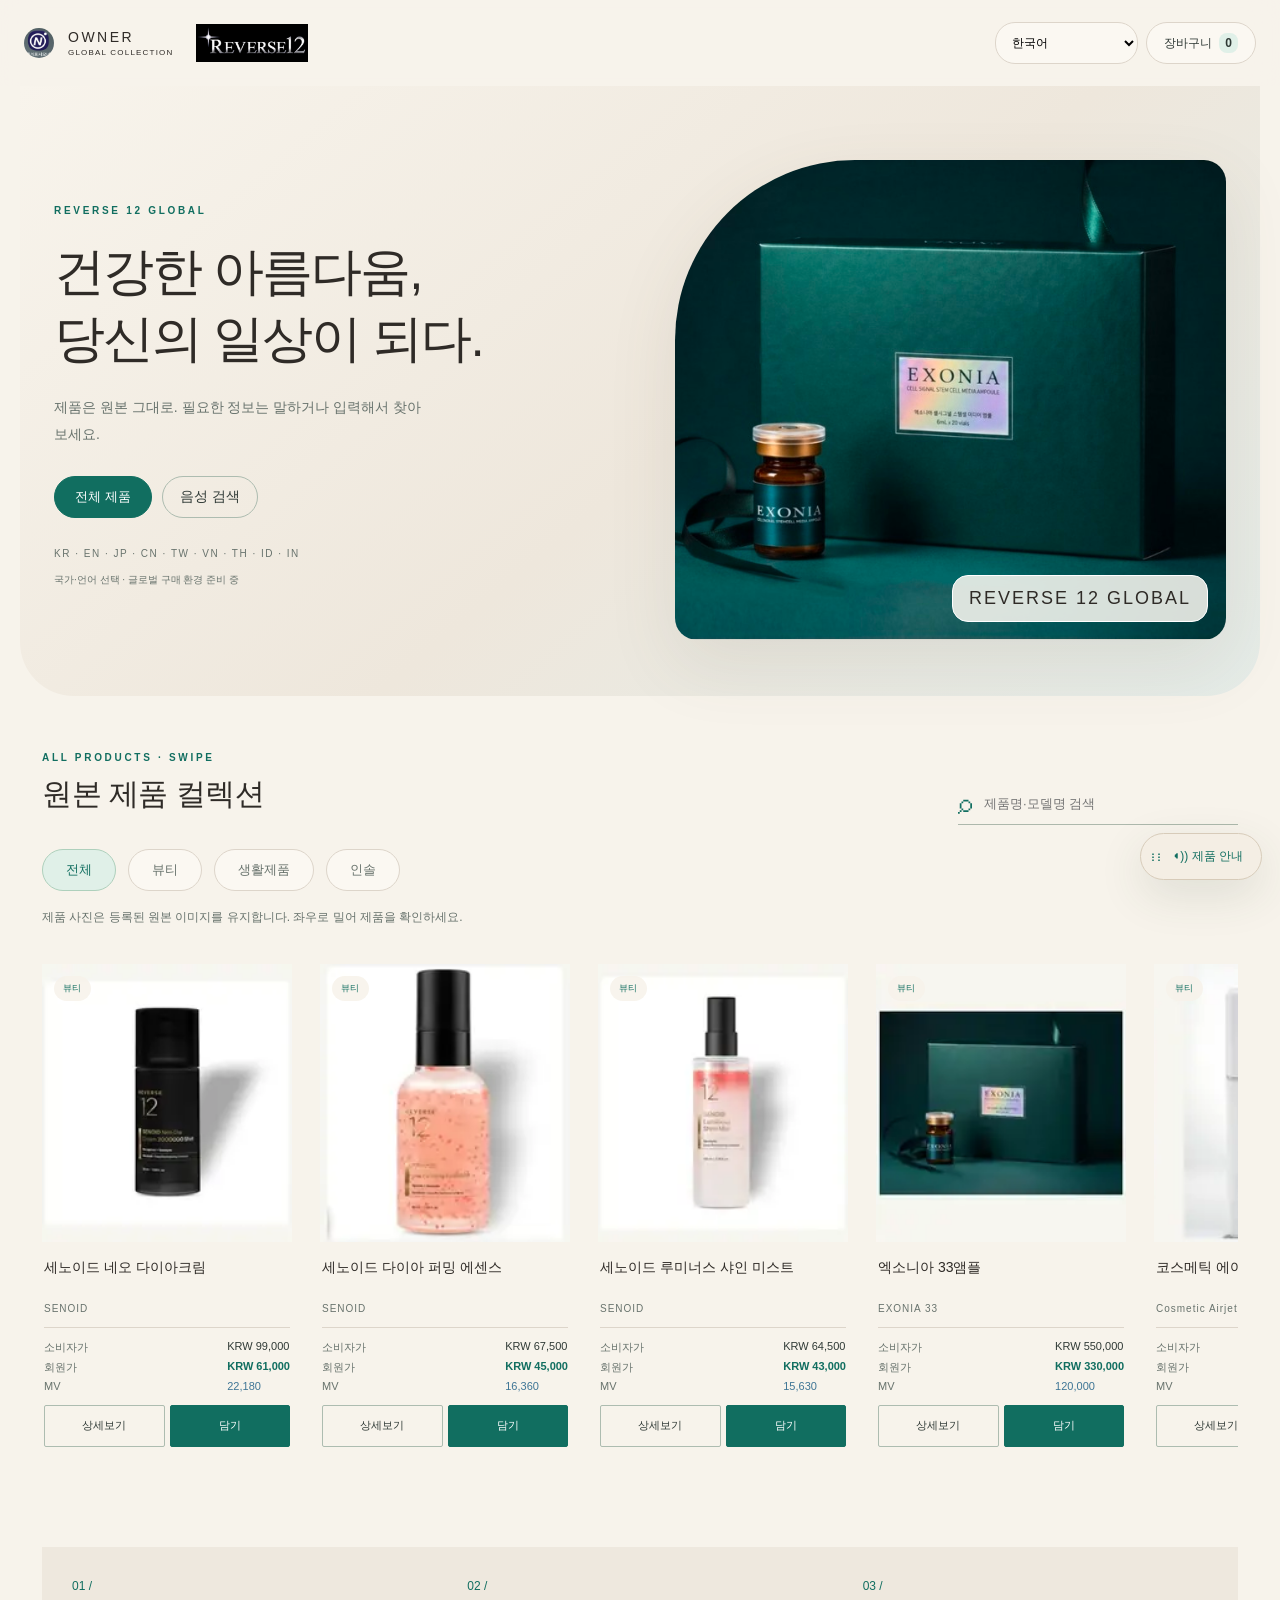
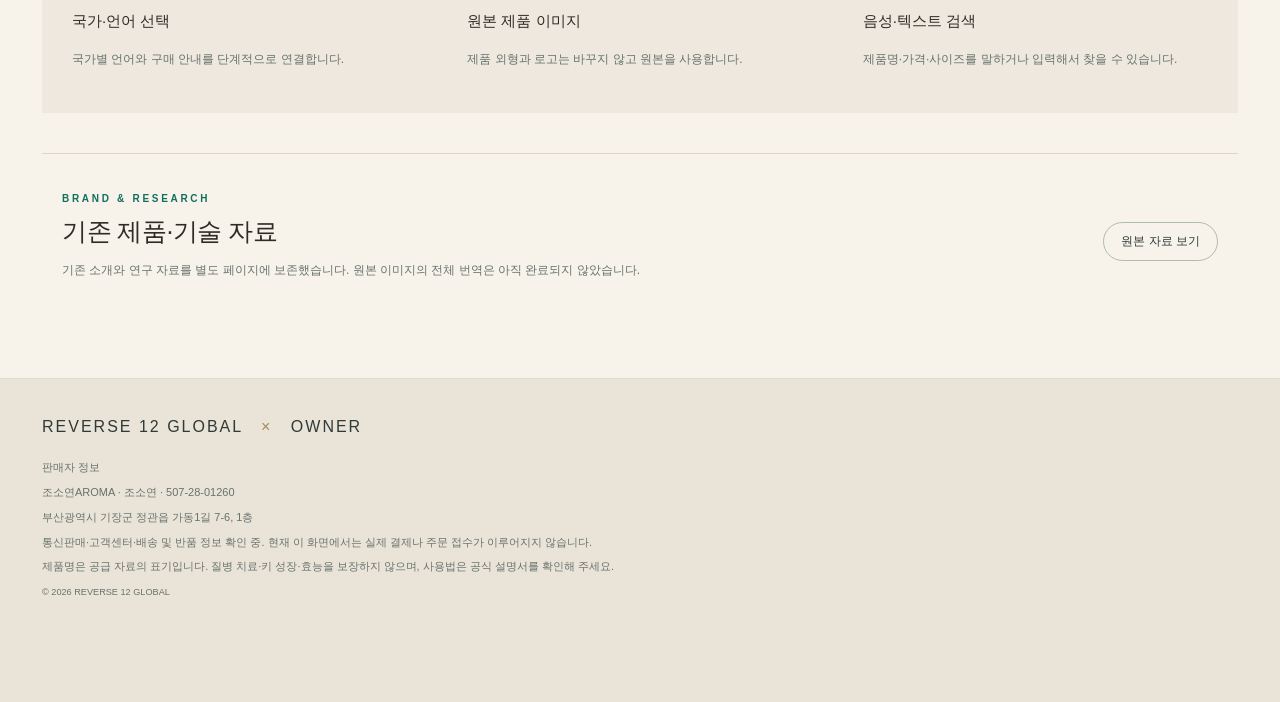
==== index.html @ d022dc09 "Apply REVERSE12 luxury layout and horizontal product scroll" ====
<!doctype html>
<html lang="ko">
<head>
<meta charset="utf-8"><meta name="viewport" content="width=device-width,initial-scale=1,viewport-fit=cover">
<meta name="theme-color" content="#f7f3eb"><meta name="description" content="GLOBAL OWNER · REVERSE12 다국어 제품 컬렉션 · 제품 원본 사진, 가격, 사이즈 및 음성 안내">
<title>REVERSE 12 GLOBAL</title><link rel="icon" href="assets/owner-logo.jpg">
<link rel="stylesheet" href="store.css?v=20260915-1"><link rel="stylesheet" href="luxury.css?v=20260916-1"><script src="store-i18n.js?v=20260915-1" defer></script><script src="store.js?v=20260915-1" defer></script>
</head>
<body>
<a class="skip" href="#products" data-t="skip">제품으로 이동</a>
<header class="topbar"><a class="brand" href="#home" aria-label="REVERSE 12 GLOBAL home"><img class="mark" src="assets/owner-logo.jpg" alt="OWNER"><span>OWNER<small>GLOBAL COLLECTION</small></span><img class="reverse" src="assets/reverse12-logo.png" alt="REVERSE12"></a><div class="head-actions"><label><span class="sr" data-t="language">언어</span><select id="language"><option value="ko">한국어</option><option value="en">English</option><option value="ja">日本語</option><option value="zh">简体中文</option><option value="tw">繁體中文 · 台灣</option><option value="id">Bahasa Indonesia</option><option value="hi">हिन्दी · भारत</option></select></label><button id="cartOpen" class="pill" aria-controls="cartDialog"><span data-t="cart">장바구니</span> <b id="cartCount">0</b></button></div></header>
<main id="home">
<section class="hero"><div class="hero-copy"><span class="eyebrow">REVERSE 12 GLOBAL</span><h1>건강한 아름다움,<br>당신의 일상이 되다.</h1><p>제품은 원본 그대로. 필요한 정보는 말하거나 입력해서 찾아보세요.</p><div class="hero-actions"><a class="primary" href="#products">전체 제품</a><button class="outline" id="heroHelp">음성 검색</button></div><div class="hero-note"><span>KR · EN · JP · CN · TW · VN · TH · ID · IN</span><p>국가·언어 선택 · 글로벌 구매 환경 준비 중</p></div></div><div class="hero-photo"><svg viewBox="46 0 758 571" preserveAspectRatio="xMidYMid slice" role="img" aria-label="EXONIA original product photograph"><image href="assets/exonia-price.jpg" width="1536" height="571"/></svg><div class="glass-label"><span>REVERSE 12 GLOBAL</span><small>ORIGINAL PRODUCT</small></div></div></section>
<section class="collection" id="products"><div class="section-top"><div><span class="eyebrow">ALL PRODUCTS · SWIPE</span><h2>원본 제품 컬렉션</h2></div><label class="search"><span aria-hidden="true">⌕</span><input type="search" id="search" data-placeholder="search" autocomplete="off" aria-label="제품 검색"></label></div><div class="filters" role="group" aria-label="Product category"><button class="active" data-filter="all" data-t="all">전체</button><button data-filter="beauty" data-t="beauty">뷰티</button><button data-filter="device">생활제품</button><button data-filter="insole" data-t="insole">인솔</button></div><p class="micro">제품 사진은 등록된 원본 이미지를 유지합니다. 좌우로 밀어 제품을 확인하세요.</p><div id="productGrid" class="grid" aria-live="polite"></div><p id="empty" hidden data-t="noResults">검색 결과가 없습니다.</p></section>
<section class="service-strip"><div><span>01 /</span><h3>국가·언어 선택</h3><p>국가별 언어와 구매 안내를 단계적으로 연결합니다.</p></div><div><span>02 /</span><h3>원본 제품 이미지</h3><p>제품 외형과 로고는 바꾸지 않고 원본을 사용합니다.</p></div><div><span>03 /</span><h3>음성·텍스트 검색</h3><p>제품명·가격·사이즈를 말하거나 입력해서 찾을 수 있습니다.</p></div></section>
<section class="archive"><div><span class="eyebrow">BRAND & RESEARCH</span><h2 data-t="archiveTitle">기존 제품·기술 자료</h2><p data-t="archiveNote">기존 소개와 연구 자료를 별도 페이지에 보존했습니다.</p></div><a href="research.html?lang=ko" id="researchLink" class="outline" data-t="archive">원본 자료 보기</a></section>
</main>
<footer><div class="footer-brand">REVERSE 12 GLOBAL <span>×</span> OWNER</div><p data-t="seller">판매자 정보</p><p>조소연AROMA · 조소연 · 507-28-01260</p><p>부산광역시 기장군 정관읍 가동1길 7-6, 1층</p><p data-t="sellerPending">통신판매·고객센터·배송 및 반품 정보 확인 중. 현재 이 화면에서는 실제 결제나 주문 접수가 이루어지지 않습니다.</p><p data-t="medicalNote">제품명은 공급 자료의 표기입니다. 질병 치료·키 성장·효능을 보장하지 않으며, 사용법은 공식 설명서를 확인해 주세요.</p><small>© 2026 REVERSE 12 GLOBAL</small></footer>
<div id="toast" role="status" aria-live="polite"></div>
<dialog id="productDialog" class="modal"><button class="close" data-close="productDialog" aria-label="Close">×</button><div id="productDetail"></div></dialog>
<dialog id="cartDialog" class="modal cart-modal"><button class="close" data-close="cartDialog" aria-label="Close">×</button><h2 data-t="cart">장바구니</h2><p class="micro" data-t="localOnly">이 기기에만 저장됩니다. 판매자에게 전송된 주문이 아닙니다.</p><div class="country-row"><label><span data-t="country">배송 국가</span><select id="country"><option value="KR">대한민국 · Korea</option><option value="US">United States</option><option value="JP">日本</option><option value="CN">中国</option><option value="TW">台灣</option><option value="ID">Indonesia</option><option value="IN">भारत · India</option><option value="OTHER">Other</option></select></label></div><div id="cartLines"></div><div class="total"><span data-t="subtotal">상품 금액</span><strong id="cartTotal"></strong></div><p class="micro" data-t="shippingPending">배송비·관세·세금·현지통화 환산은 미확정입니다.</p><button class="primary wide" id="draftSave" data-t="saveDraft">주문 초안 저장</button><button class="outline wide" disabled data-t="paymentPending">실제 결제 연결 준비 중</button><p class="micro" data-t="checkoutNote">결제사업자 연동과 판매 조건 확인 전에는 결제·주문 완료로 처리하지 않습니다.</p></dialog>
<div id="assistantDock" class="assistant-dock"><button id="dragHandle" class="drag-handle" aria-label="Move assistant">⋮⋮</button><button id="assistantOpen" aria-controls="assistantDialog"><span aria-hidden="true">◖))</span> <span data-t="help">제품 안내</span></button></div>
<dialog id="assistantDialog" class="modal assistant-modal"><button class="close" data-close="assistantDialog" aria-label="Close">×</button><h2 data-t="helperTitle">제품 도우미</h2><p class="micro" data-t="helperMode">기본 자료 안내 모드</p><div id="messages" class="messages" role="log" aria-live="polite"></div><form id="chatForm"><label class="sr" for="question" data-t="question">질문 입력</label><input id="question" maxlength="500" autocomplete="off" data-placeholder="question"><button class="primary" data-t="send">보내기</button></form><div class="voice-tools"><button id="mic" class="outline" data-t="mic">마이크 연결</button><button id="speakLast" class="outline" data-t="read">답변 듣기</button><button id="stopVoice" class="outline" data-t="stop">음성 중지</button></div><label class="repeat"><input type="checkbox" id="continuous"><span data-t="continuous">연속 음성대화</span></label><p class="micro" id="voiceStatus" role="status" data-t="voiceNotice">마이크 사용은 허용 후 시작됩니다.</p></dialog>
<noscript><p>JavaScript is required for the catalog.</p></noscript>
</body></html>
---- store.css ----
:root{--ink:#303a36;--muted:#68736d;--mint:#116e60;--light:#e0f0e8;--paper:#f7f4ed;--line:#d9ded4;--gold:#a58b59;--shadow:0 15px 45px #354c3520;font-family:Arial,'Apple SD Gothic Neo','Malgun Gothic','Noto Sans',sans-serif;color:var(--ink);background:var(--paper);font-size:14px}*{box-sizing:border-box}body{margin:0}html{scroll-behavior:smooth;scroll-padding-top:100px}button,input,select{font:inherit}button,a,select{touch-action:manipulation}a{color:inherit;text-decoration:none}button{cursor:pointer}button:disabled{cursor:not-allowed;opacity:.6}button,input,select{min-height:42px}button:focus-visible,a:focus-visible,input:focus-visible,select:focus-visible{outline:3px solid #bc954b;outline-offset:3px}img{display:block;max-width:100%}[hidden]{display:none!important}.sr{position:absolute;clip:rect(0,0,0,0);width:1px;height:1px;overflow:hidden}.skip{position:fixed;left:12px;top:-80px;z-index:1000;background:white;padding:14px}.skip:focus{top:10px}.topbar{position:sticky;top:0;z-index:30;display:flex;align-items:center;justify-content:space-between;gap:16px;padding:12px max(18px,calc((100vw - 1240px)/2));background:#f3efe5ed;backdrop-filter:blur(15px);border-bottom:1px solid var(--line)}.brand{display:flex;align-items:center;gap:9px;min-width:0}.mark{width:34px;height:34px;object-fit:cover;border-radius:9px}.brand>span{font-weight:700;letter-spacing:2px;font-size:17px}.brand small{display:block;font-size:8px;letter-spacing:1.2px;margin-top:3px}.reverse{width:93px;height:35px;object-fit:contain;margin-left:9px}.head-actions{display:flex;align-items:center;gap:8px}.head-actions select{max-width:173px;border-radius:20px;border:1px solid var(--line);background:transparent;padding:8px 12px;font-size:12px}.pill,.outline{border:1px solid #adbcb0;background:transparent;border-radius:24px;padding:10px 17px;color:var(--ink)}.pill{font-size:12px}.pill b{background:var(--light);padding:3px 6px;border-radius:8px;margin-left:4px}.hero{max-width:1280px;margin:0 auto;display:grid;grid-template-columns:1fr 1fr;gap:56px;align-items:center;padding:64px 30px 45px;background:radial-gradient(ellipse at 8% 15%,#dcece4 0,transparent 67%)}.eyebrow{font-size:10px;letter-spacing:2.7px;color:var(--mint);font-weight:600}.hero h1{font-size:clamp(27px,3.2vw,46px);line-height:1.3;letter-spacing:-1.3px;font-weight:500;margin:22px 0}.hero-copy>p{color:var(--muted);font-size:14px;line-height:1.9;max-width:370px}.hero-actions{display:flex;gap:10px;flex-wrap:wrap;margin:28px 0}.primary{display:inline-flex;justify-content:center;align-items:center;gap:7px;border:1px solid var(--mint);border-radius:24px;padding:11px 20px;color:white;background:var(--mint);font-size:13px}.hero-note{font-size:10px;color:var(--muted);margin-top:24px;line-height:1.65}.hero-note>span{letter-spacing:1.5px}.hero-photo{position:relative;border-radius:110px 24px 24px 24px;overflow:hidden;aspect-ratio:1.15;box-shadow:var(--shadow)}.hero-photo>img{width:100%;height:100%;object-fit:cover}.glass-label{position:absolute;bottom:18px;left:18px;right:18px;padding:16px 22px;background:#f8f4e8e8;backdrop-filter:blur(14px);border:1px solid #fff8;border-radius:16px;display:flex;justify-content:space-between;align-items:center;gap:10px}.glass-label>span{font-size:18px;letter-spacing:2px}.glass-label>small{font-size:9px;letter-spacing:1px}.collection{max-width:1240px;margin:auto;padding:35px 22px 56px}.section-top{display:flex;align-items:end;justify-content:space-between;gap:20px}.section-top h2,.archive h2{font-size:25px;font-weight:500;letter-spacing:-.5px;margin:10px 0}.search{display:flex;align-items:center;border-bottom:1px solid #adb8ac;gap:10px;max-width:280px;width:40%}.search>span{font-size:28px;color:var(--mint)}.search input{border:0;background:transparent;outline-offset:0;min-width:0;width:100%;font-size:13px;color:var(--ink)}.filters{display:flex;gap:8px;overflow:auto;scrollbar-width:thin;margin:24px 0 16px}.filters button{border:1px solid var(--line);background:transparent;color:var(--muted);border-radius:24px;padding:8px 23px;white-space:nowrap;font-size:13px}.filters .active{background:var(--light);color:var(--mint);border-color:#aed0bc}.micro{font-size:12px;color:var(--muted);line-height:1.75}.grid{display:grid;grid-template-columns:repeat(4,minmax(0,1fr));gap:26px 20px;margin-top:22px}.card{min-width:0;border-radius:18px;overflow:hidden;background:linear-gradient(150deg,#ece9df,#f4f1e9);border:1px solid #e0e2d8}.photo-btn{border:0;padding:0;width:100%;display:block;background:transparent;position:relative}.product-photo{width:100%;aspect-ratio:200/222;background-repeat:no-repeat;background-size:500% 400%;background-position:calc(var(--col)*25%) calc(var(--row)*100% / 3);background-color:#f8f6f1}.photo-btn .category{position:absolute;top:12px;left:12px;font-size:9px;letter-spacing:.4px;color:var(--mint);background:#f7f4ebec;padding:6px 9px;border-radius:20px}.card-body{padding:15px}.card h3{font-size:13px;line-height:1.6;font-weight:500;min-height:42px;margin:0 0 5px}.model{font-size:10px;letter-spacing:1px;color:var(--muted)}.prices{display:grid;grid-template-columns:1fr auto;gap:5px;font-size:11px;margin:13px 0}.prices span{color:var(--muted)}.prices b{font-weight:500;color:var(--ink)}.prices .member{color:var(--mint);font-weight:700}.prices .mv{color:#3e7595}.card-buttons{display:flex;gap:5px;margin-top:12px}.card-buttons button{font-size:11px;padding:8px 11px;flex:1;min-width:0}.service-strip{max-width:1196px;margin:0 auto 40px;display:grid;grid-template-columns:repeat(3,minmax(0,1fr));gap:30px;padding:30px;border:1px solid var(--line);border-radius:22px;background:linear-gradient(115deg,#e7f2e8,#f6eddf)}.service-strip>div>span{font-size:12px;color:var(--mint)}.service-strip h3{font-size:15px;font-weight:500;line-height:1.7}.service-strip p{font-size:12px;line-height:1.9;color:var(--muted)}.archive{max-width:1196px;margin:0 auto 50px;display:flex;align-items:center;justify-content:space-between;gap:30px;padding:35px 20px}.archive p{font-size:12px;color:var(--muted);line-height:1.8;max-width:650px}.archive>a{flex-shrink:0;font-size:12px}footer{padding:34px max(22px,calc((100vw - 1196px)/2)) 100px;background:#ede8dc;border-top:1px solid var(--line);font-size:11px;line-height:1.8;color:var(--muted)}footer p{margin:5px 0}.footer-brand{font-size:16px;letter-spacing:2px;color:var(--ink);margin-bottom:16px}.footer-brand span{padding:0 12px;color:var(--gold)}.modal{border:1px solid var(--line);border-radius:23px;padding:30px;max-width:min(760px,calc(100vw - 24px));max-height:calc(100dvh - 28px);overflow:auto;color:var(--ink);background:var(--paper);box-shadow:0 20px 100px #172f2233}.modal::backdrop{background:#233c335c;backdrop-filter:blur(4px)}.modal h2{font-size:20px;font-weight:500;margin-top:12px;padding-right:34px;line-height:1.5}.close{position:absolute;right:8px;top:8px;border:0;background:#fff8;border-radius:50%;width:40px;height:40px;font-size:26px;z-index:3}.detail-grid{display:grid;grid-template-columns:1fr 1fr;gap:28px;align-items:start}.detail-grid>.product-photo{border-radius:16px;overflow:hidden}.detail-actions{display:grid;gap:9px;margin-top:20px}.detail-meta{padding:10px 0;color:var(--muted);font-size:12px;line-height:1.8}.detail-meta select{width:100%;padding:8px;background:white;border:1px solid var(--line);border-radius:10px;margin-top:6px}.wide{width:100%;margin-top:12px}.cart-modal{width:580px}.country-row label{display:flex;align-items:center;justify-content:space-between;gap:20px;font-size:12px}.country-row select{border:1px solid var(--line);background:white;border-radius:10px;padding:8px;max-width:65%}.cart-line{display:grid;grid-template-columns:60px 1fr auto;gap:12px;padding:20px 0;border-bottom:1px solid var(--line);align-items:center}.cart-line .product-photo{border-radius:10px}.cart-line h3{font-size:12px;line-height:1.65;font-weight:500;margin:0 0 3px}.cart-line small{font-size:10px;color:var(--muted)}.qty{display:flex;align-items:center;gap:8px;margin-top:8px}.qty button{width:32px;min-height:36px;border:1px solid var(--line);border-radius:9px;background:white}.cart-line .remove{font-size:12px;border:0;background:transparent;color:var(--muted);width:36px;height:38px}.total{display:flex;align-items:center;justify-content:space-between;gap:15px;margin:22px 0 15px}.total strong{font-size:22px;font-weight:500}.assistant-dock{position:fixed;right:18px;bottom:max(20px,env(safe-area-inset-bottom));z-index:40;display:flex;align-items:center;border:1px solid #abc9b8;border-radius:30px;background:#e6f3e9;box-shadow:var(--shadow);max-width:calc(100vw - 20px)}.assistant-dock button{border:0;color:var(--mint);background:transparent;font-size:12px}.assistant-dock #assistantOpen{padding:14px 18px 14px 3px}.drag-handle{width:30px;cursor:move;touch-action:none}.assistant-modal{width:510px}.messages{height:min(300px,32dvh);overflow:auto;padding:4px 0 10px;overscroll-behavior:contain}.message{font-size:13px;line-height:1.8;padding:12px 14px;border-radius:16px;margin:10px 0;white-space:pre-wrap;background:#e3eee4}.message.user{background:#efe6d7;margin-left:24px}.message.bot{margin-right:12px}#chatForm{display:flex;gap:8px;margin-top:10px}#question{border:1px solid var(--line);padding:12px;border-radius:18px;background:white;min-width:0;width:100%;font-size:13px}.voice-tools{display:flex;gap:7px;flex-wrap:wrap;margin:14px 0 8px}.voice-tools button{font-size:11px;padding:8px 12px}.repeat{display:flex;align-items:center;gap:7px;font-size:11px;color:var(--muted)}.repeat input{min-height:24px}#toast{position:fixed;z-index:150;left:50%;bottom:85px;transform:translateX(-50%);background:#e3eee6;border:1px solid #b9d3be;box-shadow:var(--shadow);padding:12px 20px;border-radius:14px;font-size:13px;max-width:calc(100vw - 32px);pointer-events:none}#toast:empty{display:none}@media(min-width:1400px){.hero{padding-top:80px;padding-bottom:60px}}@media(max-width:1000px){.hero{gap:30px;padding:40px 24px}.grid{grid-template-columns:repeat(3,minmax(0,1fr))}.service-strip,.archive{margin-left:22px;margin-right:22px}}@media(max-width:700px){.topbar{padding:10px 14px;gap:8px;flex-wrap:wrap}.brand{gap:6px}.brand>span{font-size:14px;letter-spacing:1.5px}.brand small{font-size:7px}.mark{width:29px;height:29px}.reverse{width:65px;margin-left:3px}.head-actions{gap:5px}.head-actions select{max-width:126px;font-size:11px;padding:6px 8px}.pill{font-size:11px;padding:7px 10px}.hero{grid-template-columns:1fr;gap:22px;padding:32px 22px 24px}.hero-copy{position:relative}.hero h1{font-size:30px;margin:15px 0;letter-spacing:-1px}.hero-copy>p{font-size:13px}.hero-actions{margin:20px 0}.hero-note{margin:16px 0 0}.hero-photo{aspect-ratio:1.5;max-height:285px;border-radius:65px 18px 18px 18px}.glass-label{padding:12px 16px;bottom:12px;left:12px;right:12px}.glass-label>span{font-size:15px}.section-top{align-items:start;flex-direction:column;gap:10px}.section-top h2{font-size:22px}.search{width:100%;max-width:none}.collection{padding:25px 16px 35px}.grid{grid-template-columns:repeat(2,minmax(0,1fr));gap:16px 10px}.card-body{padding:12px 10px}.card h3{font-size:12px;min-height:39px}.prices{font-size:10px;gap:6px}.card-buttons{flex-wrap:wrap}.card-buttons button{padding:8px;font-size:10px}.service-strip{grid-template-columns:1fr;gap:12px;padding:24px;margin:0 16px 20px}.service-strip h3{margin:10px 0}.service-strip p{margin:0 0 15px}.archive{flex-direction:column;align-items:start;margin:0 16px 35px;padding:26px 5px;gap:14px}.modal{padding:24px 18px}.detail-grid{grid-template-columns:1fr;gap:15px}.detail-grid>.product-photo{max-width:240px;margin:auto}.detail-grid h2{font-size:18px}.micro{font-size:11px}.country-row{margin:16px 0}.cart-line{grid-template-columns:42px 1fr auto;gap:9px}.cart-line .remove{width:30px}footer{padding-bottom:110px}.assistant-dock{bottom:16px;right:12px}.photo-btn .category{font-size:8px;padding:5px 8px;top:9px;left:9px}}@media(max-width:390px){.topbar{justify-content:center}.brand{width:100%;justify-content:center}.head-actions{width:100%;justify-content:space-between}.head-actions select{max-width:180px}.prices{font-size:10px;grid-template-columns:1fr}.prices b{margin-bottom:3px}.card h3{font-size:12px;min-height:58px}.hero h1{font-size:27px}}@media(prefers-reduced-motion:reduce){html{scroll-behavior:auto}*{transition:none!important}}
.product-photo{background-image:url("upgrade/product-photos.webp")}

.hero-photo>svg{display:block;width:100%;height:100%}.glass-label{left:auto;max-width:80%;padding:12px 16px}.glass-label>small{display:none}
---- luxury.css ----
:root{--lux-paper:#f7f3eb;--lux-ink:#2f2b27;--lux-line:#ddd5ca;--lux-gold:#aa936d;--lux-glass:#fbf8f2e8}body{background:var(--lux-paper);color:var(--lux-ink)}.topbar{min-height:86px;padding:18px max(24px,calc((100vw - 1240px)/2));background:#f7f3ebed;border-bottom:0}.brand{gap:14px}.brand .mark{width:30px;height:30px;border-radius:50%}.brand>span{font-size:14px;font-weight:500;letter-spacing:2.5px}.reverse{width:112px;height:40px}.head-actions select,.pill{background:#fbf8f2;border-color:var(--lux-line)}.hero{max-width:1240px;min-height:610px;padding:70px 34px 52px;gap:70px;background:linear-gradient(140deg,#f8f4ec 0%,#eee7dc 55%,#e5ece8 100%);border-radius:0 0 54px 54px}.hero h1{font-family:Arial,'Noto Sans KR',sans-serif;font-weight:500;font-size:clamp(34px,4vw,56px);letter-spacing:-2px}.hero-photo{border-radius:180px 22px 22px 22px;box-shadow:0 24px 70px #5f51401b;background:#eee9df}.hero-photo svg{display:block;width:100%;height:100%}.glass-label{background:#fbf8f2dc;border-color:#fff}.collection{max-width:1240px;padding-top:52px}.section-top h2{font-size:30px}.filters{gap:12px}.filters button{background:#fbf8f2;border-color:var(--lux-line)}.grid{display:flex;overflow-x:auto;gap:28px;padding:14px 4px 30px;scroll-snap-type:x mandatory;scrollbar-width:thin}.card{flex:0 0 250px;scroll-snap-align:start;background:transparent;border:0;border-radius:0;overflow:visible}.photo-btn{border:0;background:transparent}.product-photo{background-color:transparent;border:0;border-radius:0;background-size:500% 400%;box-shadow:none}.photo-btn .category{background:#f7f3ebdc}.card-body{padding:14px 2px}.card h3{font-size:14px}.prices{border-top:1px solid var(--lux-line);padding-top:12px}.card-buttons .outline,.card-buttons .primary{border-radius:2px}.service-strip{background:#eee8de;border:0;border-radius:0;gap:50px}.assistant-dock{background:#f4eee4;border-color:#d7cbb9}.archive{border-top:1px solid var(--lux-line)}footer{background:#eae3d8}.product-photo{image-rendering:auto}@media(max-width:700px){.topbar{min-height:112px;padding:14px 16px}.brand{width:auto}.reverse{width:88px}.hero{min-height:auto;padding:38px 20px 30px;border-radius:0 0 36px 36px}.hero h1{font-size:32px}.hero-photo{max-height:250px;border-radius:100px 18px 18px 18px}.collection{padding:32px 16px}.grid{gap:18px;margin-left:-2px;margin-right:-16px;padding-right:22px}.card{flex-basis:205px}.product-photo{aspect-ratio:200/222}.service-strip{margin-top:10px}.assistant-dock{bottom:14px}}
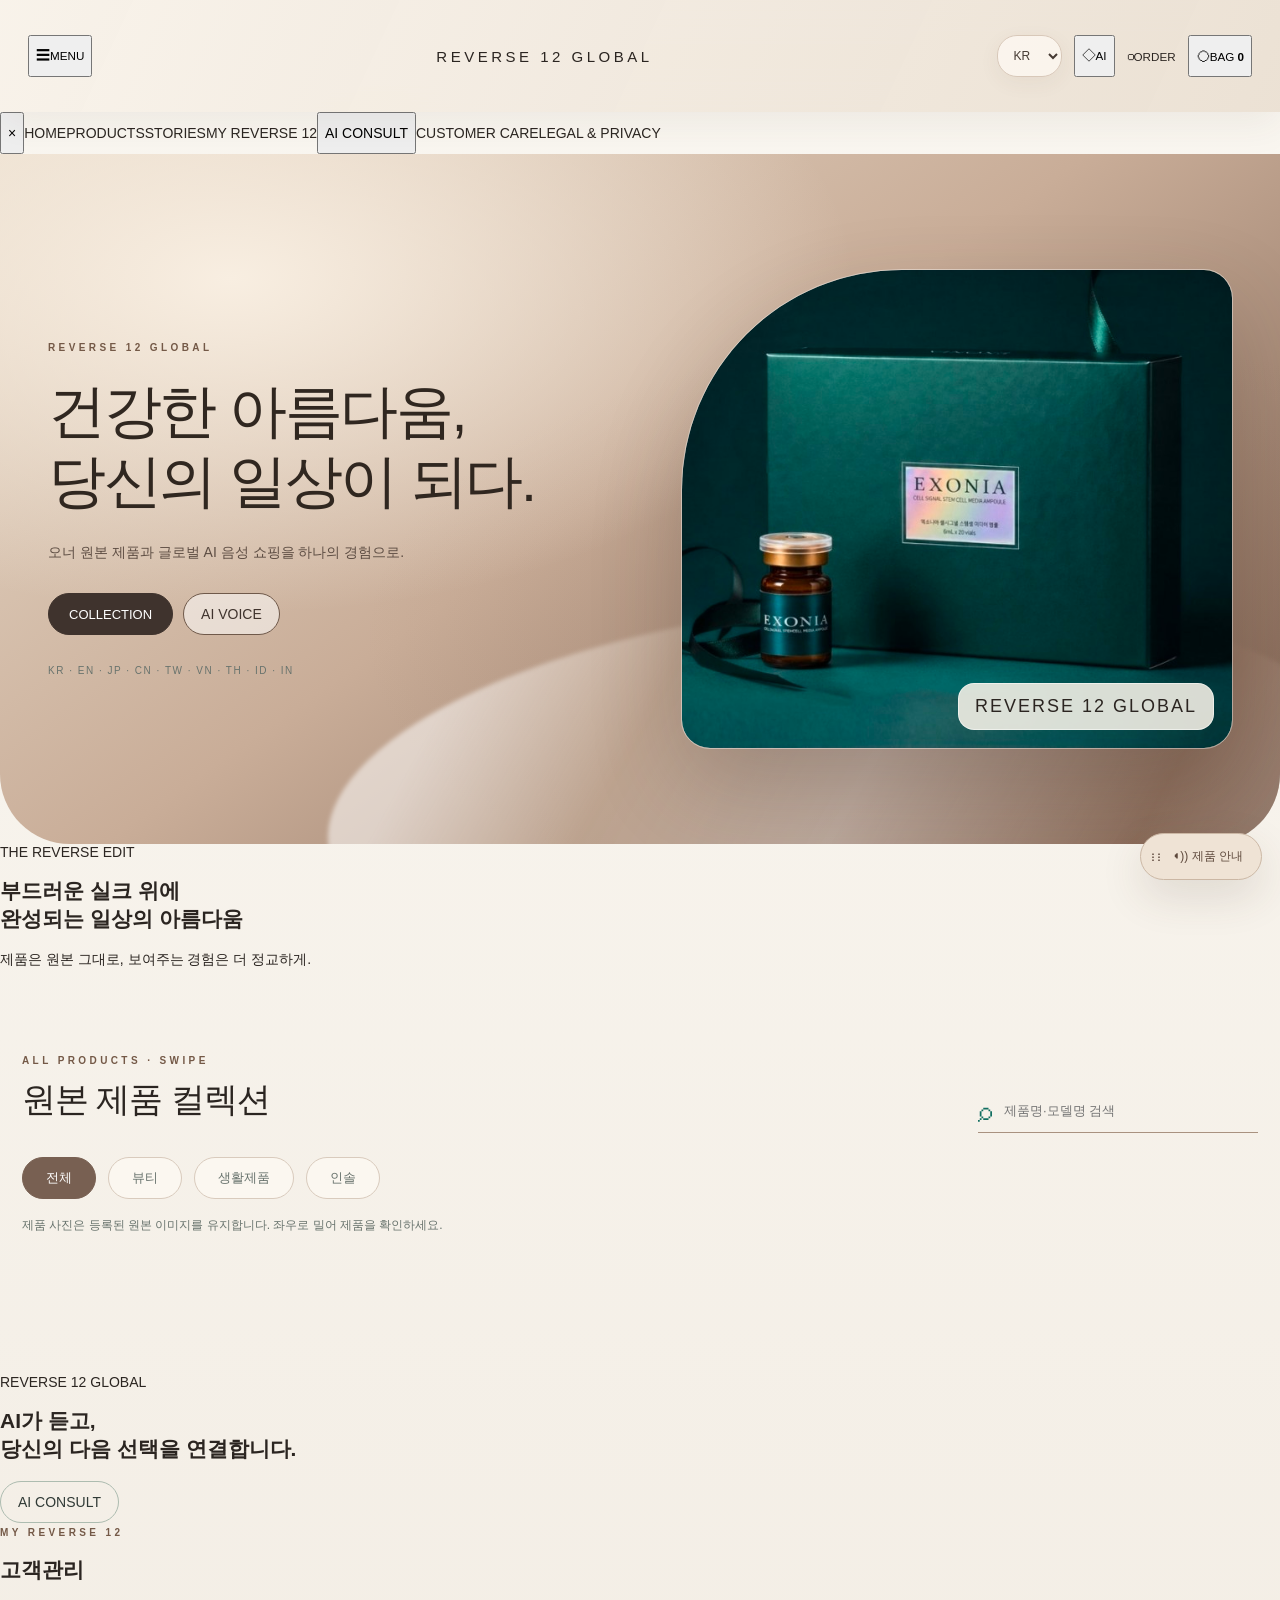
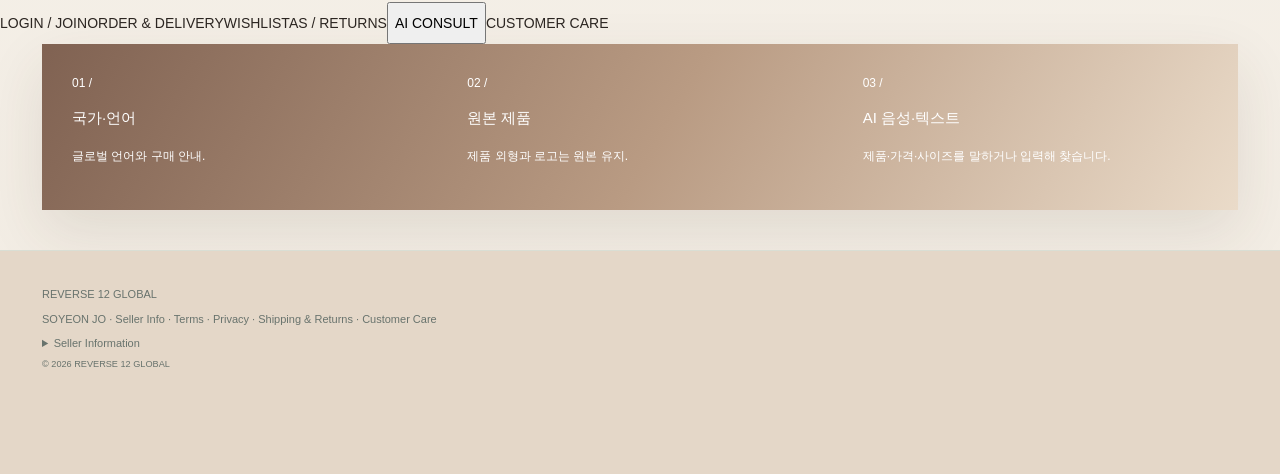
==== commit 7ec6f5bd: "Upgrade REVERSE12 header navigation and luxury editorial sections" ====
--- a/index.html
+++ b/index.html
@@ -1,25 +1,15 @@
 <!doctype html>
-<html lang="ko">
-<head>
-<meta charset="utf-8"><meta name="viewport" content="width=device-width,initial-scale=1,viewport-fit=cover">
-<meta name="theme-color" content="#f7f3eb"><meta name="description" content="GLOBAL OWNER · REVERSE12 다국어 제품 컬렉션 · 제품 원본 사진, 가격, 사이즈 및 음성 안내">
-<title>REVERSE 12 GLOBAL</title><link rel="icon" href="assets/owner-logo.jpg">
-<link rel="stylesheet" href="store.css?v=20260915-1"><link rel="stylesheet" href="luxury.css?v=20260916-1"><script src="store-i18n.js?v=20260915-1" defer></script><script src="store.js?v=20260915-1" defer></script>
-</head>
-<body>
+<html lang="ko"><head><meta charset="utf-8"><meta name="viewport" content="width=device-width,initial-scale=1,viewport-fit=cover"><meta name="theme-color" content="#8b6c55"><meta name="description" content="REVERSE 12 GLOBAL · multilingual AI voice shopping"><title>REVERSE 12 GLOBAL</title><link rel="stylesheet" href="store.css?v=20260915-1"><link rel="stylesheet" href="luxury.css?v=20260916-3"><script src="store-i18n.js?v=20260915-1" defer></script><script src="store.js?v=20260915-1" defer></script></head><body>
 <a class="skip" href="#products" data-t="skip">제품으로 이동</a>
-<header class="topbar"><a class="brand" href="#home" aria-label="REVERSE 12 GLOBAL home"><img class="mark" src="assets/owner-logo.jpg" alt="OWNER"><span>OWNER<small>GLOBAL COLLECTION</small></span><img class="reverse" src="assets/reverse12-logo.png" alt="REVERSE12"></a><div class="head-actions"><label><span class="sr" data-t="language">언어</span><select id="language"><option value="ko">한국어</option><option value="en">English</option><option value="ja">日本語</option><option value="zh">简体中文</option><option value="tw">繁體中文 · 台灣</option><option value="id">Bahasa Indonesia</option><option value="hi">हिन्दी · भारत</option></select></label><button id="cartOpen" class="pill" aria-controls="cartDialog"><span data-t="cart">장바구니</span> <b id="cartCount">0</b></button></div></header>
-<main id="home">
-<section class="hero"><div class="hero-copy"><span class="eyebrow">REVERSE 12 GLOBAL</span><h1>건강한 아름다움,<br>당신의 일상이 되다.</h1><p>제품은 원본 그대로. 필요한 정보는 말하거나 입력해서 찾아보세요.</p><div class="hero-actions"><a class="primary" href="#products">전체 제품</a><button class="outline" id="heroHelp">음성 검색</button></div><div class="hero-note"><span>KR · EN · JP · CN · TW · VN · TH · ID · IN</span><p>국가·언어 선택 · 글로벌 구매 환경 준비 중</p></div></div><div class="hero-photo"><svg viewBox="46 0 758 571" preserveAspectRatio="xMidYMid slice" role="img" aria-label="EXONIA original product photograph"><image href="assets/exonia-price.jpg" width="1536" height="571"/></svg><div class="glass-label"><span>REVERSE 12 GLOBAL</span><small>ORIGINAL PRODUCT</small></div></div></section>
-<section class="collection" id="products"><div class="section-top"><div><span class="eyebrow">ALL PRODUCTS · SWIPE</span><h2>원본 제품 컬렉션</h2></div><label class="search"><span aria-hidden="true">⌕</span><input type="search" id="search" data-placeholder="search" autocomplete="off" aria-label="제품 검색"></label></div><div class="filters" role="group" aria-label="Product category"><button class="active" data-filter="all" data-t="all">전체</button><button data-filter="beauty" data-t="beauty">뷰티</button><button data-filter="device">생활제품</button><button data-filter="insole" data-t="insole">인솔</button></div><p class="micro">제품 사진은 등록된 원본 이미지를 유지합니다. 좌우로 밀어 제품을 확인하세요.</p><div id="productGrid" class="grid" aria-live="polite"></div><p id="empty" hidden data-t="noResults">검색 결과가 없습니다.</p></section>
-<section class="service-strip"><div><span>01 /</span><h3>국가·언어 선택</h3><p>국가별 언어와 구매 안내를 단계적으로 연결합니다.</p></div><div><span>02 /</span><h3>원본 제품 이미지</h3><p>제품 외형과 로고는 바꾸지 않고 원본을 사용합니다.</p></div><div><span>03 /</span><h3>음성·텍스트 검색</h3><p>제품명·가격·사이즈를 말하거나 입력해서 찾을 수 있습니다.</p></div></section>
-<section class="archive"><div><span class="eyebrow">BRAND & RESEARCH</span><h2 data-t="archiveTitle">기존 제품·기술 자료</h2><p data-t="archiveNote">기존 소개와 연구 자료를 별도 페이지에 보존했습니다.</p></div><a href="research.html?lang=ko" id="researchLink" class="outline" data-t="archive">원본 자료 보기</a></section>
-</main>
-<footer><div class="footer-brand">REVERSE 12 GLOBAL <span>×</span> OWNER</div><p data-t="seller">판매자 정보</p><p>조소연AROMA · 조소연 · 507-28-01260</p><p>부산광역시 기장군 정관읍 가동1길 7-6, 1층</p><p data-t="sellerPending">통신판매·고객센터·배송 및 반품 정보 확인 중. 현재 이 화면에서는 실제 결제나 주문 접수가 이루어지지 않습니다.</p><p data-t="medicalNote">제품명은 공급 자료의 표기입니다. 질병 치료·키 성장·효능을 보장하지 않으며, 사용법은 공식 설명서를 확인해 주세요.</p><small>© 2026 REVERSE 12 GLOBAL</small></footer>
-<div id="toast" role="status" aria-live="polite"></div>
-<dialog id="productDialog" class="modal"><button class="close" data-close="productDialog" aria-label="Close">×</button><div id="productDetail"></div></dialog>
-<dialog id="cartDialog" class="modal cart-modal"><button class="close" data-close="cartDialog" aria-label="Close">×</button><h2 data-t="cart">장바구니</h2><p class="micro" data-t="localOnly">이 기기에만 저장됩니다. 판매자에게 전송된 주문이 아닙니다.</p><div class="country-row"><label><span data-t="country">배송 국가</span><select id="country"><option value="KR">대한민국 · Korea</option><option value="US">United States</option><option value="JP">日本</option><option value="CN">中国</option><option value="TW">台灣</option><option value="ID">Indonesia</option><option value="IN">भारत · India</option><option value="OTHER">Other</option></select></label></div><div id="cartLines"></div><div class="total"><span data-t="subtotal">상품 금액</span><strong id="cartTotal"></strong></div><p class="micro" data-t="shippingPending">배송비·관세·세금·현지통화 환산은 미확정입니다.</p><button class="primary wide" id="draftSave" data-t="saveDraft">주문 초안 저장</button><button class="outline wide" disabled data-t="paymentPending">실제 결제 연결 준비 중</button><p class="micro" data-t="checkoutNote">결제사업자 연동과 판매 조건 확인 전에는 결제·주문 완료로 처리하지 않습니다.</p></dialog>
-<div id="assistantDock" class="assistant-dock"><button id="dragHandle" class="drag-handle" aria-label="Move assistant">⋮⋮</button><button id="assistantOpen" aria-controls="assistantDialog"><span aria-hidden="true">◖))</span> <span data-t="help">제품 안내</span></button></div>
-<dialog id="assistantDialog" class="modal assistant-modal"><button class="close" data-close="assistantDialog" aria-label="Close">×</button><h2 data-t="helperTitle">제품 도우미</h2><p class="micro" data-t="helperMode">기본 자료 안내 모드</p><div id="messages" class="messages" role="log" aria-live="polite"></div><form id="chatForm"><label class="sr" for="question" data-t="question">질문 입력</label><input id="question" maxlength="500" autocomplete="off" data-placeholder="question"><button class="primary" data-t="send">보내기</button></form><div class="voice-tools"><button id="mic" class="outline" data-t="mic">마이크 연결</button><button id="speakLast" class="outline" data-t="read">답변 듣기</button><button id="stopVoice" class="outline" data-t="stop">음성 중지</button></div><label class="repeat"><input type="checkbox" id="continuous"><span data-t="continuous">연속 음성대화</span></label><p class="micro" id="voiceStatus" role="status" data-t="voiceNotice">마이크 사용은 허용 후 시작됩니다.</p></dialog>
-<noscript><p>JavaScript is required for the catalog.</p></noscript>
-</body></html>+<header class="topbar luxury-head"><button class="menu-lux" id="menuOpen" aria-label="Menu">☰<small>MENU</small></button><a class="brand brand-center" href="#home" aria-label="REVERSE 12 GLOBAL home"><span class="brand-word">REVERSE 12 GLOBAL</span></a><nav class="head-actions luxury-actions"><label class="country-lux"><span class="sr" data-t="language">언어</span><select id="language"><option value="ko">KR</option><option value="en">EN</option><option value="ja">JP</option><option value="zh">CN</option><option value="tw">TW</option><option value="id">ID</option><option value="hi">IN</option></select></label><button class="head-icon" id="assistantTop" type="button">◇<small>AI</small></button><a class="head-icon" href="#myReverse">▢<small>ORDER</small></a><button id="cartOpen" class="head-icon" aria-controls="cartDialog">◯<small>BAG <b id="cartCount">0</b></small></button></nav></header>
+<aside id="luxMenu" class="lux-menu" aria-label="Main menu"><button id="menuClose" aria-label="Close">×</button><a href="#home">HOME</a><a href="#products">PRODUCTS</a><a href="#editorial">STORIES</a><a href="#myReverse">MY REVERSE 12</a><button id="menuAI">AI CONSULT</button><a href="#customerCare">CUSTOMER CARE</a><a href="#legal">LEGAL & PRIVACY</a></aside>
+<main id="home"><section class="hero luxury-hero"><div class="hero-copy"><span class="eyebrow">REVERSE 12 GLOBAL</span><h1>건강한 아름다움,<br>당신의 일상이 되다.</h1><p>오너 원본 제품과 글로벌 AI 음성 쇼핑을 하나의 경험으로.</p><div class="hero-actions"><a class="primary" href="#products">COLLECTION</a><button class="outline" id="heroHelp">AI VOICE</button></div><div class="hero-note"><span>KR · EN · JP · CN · TW · VN · TH · ID · IN</span></div></div><div class="hero-photo"><svg viewBox="46 0 758 571" preserveAspectRatio="xMidYMid slice" role="img" aria-label="EXONIA original product photograph"><image href="assets/exonia-price.jpg" width="1536" height="571"/></svg><div class="glass-label"><span>REVERSE 12 GLOBAL</span><small>ORIGINAL PRODUCT</small></div></div></section>
+<section id="editorial" class="editorial editorial-silk"><div><span>THE REVERSE EDIT</span><h2>부드러운 실크 위에<br>완성되는 일상의 아름다움</h2><p>제품은 원본 그대로, 보여주는 경험은 더 정교하게.</p></div></section>
+<section class="collection" id="products"><div class="section-top"><div><span class="eyebrow">ALL PRODUCTS · SWIPE</span><h2>원본 제품 컬렉션</h2></div><label class="search"><span>⌕</span><input type="search" id="search" data-placeholder="search" autocomplete="off" aria-label="제품 검색"></label></div><div class="filters"><button class="active" data-filter="all" data-t="all">전체</button><button data-filter="beauty" data-t="beauty">뷰티</button><button data-filter="device">생활제품</button><button data-filter="insole" data-t="insole">인솔</button></div><p class="micro">제품 사진은 등록된 원본 이미지를 유지합니다. 좌우로 밀어 제품을 확인하세요.</p><div id="productGrid" class="grid" aria-live="polite"></div><p id="empty" hidden data-t="noResults">검색 결과가 없습니다.</p></section>
+<section class="editorial editorial-brown"><div><span>REVERSE 12 GLOBAL</span><h2>AI가 듣고,<br>당신의 다음 선택을 연결합니다.</h2><button class="outline" id="editorialAI">AI CONSULT</button></div></section>
+<section id="myReverse" class="my-reverse"><span class="eyebrow">MY REVERSE 12</span><h2>고객관리</h2><div class="my-grid"><a href="#">LOGIN / JOIN</a><a href="#">ORDER & DELIVERY</a><a href="#">WISHLIST</a><a href="#">AS / RETURNS</a><button id="myAI">AI CONSULT</button><a href="#customerCare">CUSTOMER CARE</a></div></section>
+<section id="customerCare" class="service-strip"><div><span>01 /</span><h3>국가·언어</h3><p>글로벌 언어와 구매 안내.</p></div><div><span>02 /</span><h3>원본 제품</h3><p>제품 외형과 로고는 원본 유지.</p></div><div><span>03 /</span><h3>AI 음성·텍스트</h3><p>제품·가격·사이즈를 말하거나 입력해 찾습니다.</p></div></section></main>
+<footer id="legal" class="compact-footer"><div>REVERSE 12 GLOBAL</div><p>SOYEON JO · Seller Info · Terms · Privacy · Shipping & Returns · Customer Care</p><details><summary>Seller Information</summary><p>조소연AROMA · 조소연 · 507-28-01260 · 부산광역시 기장군 정관읍 가동1길 7-6, 1층</p><p>통신판매·고객센터·배송 및 반품 정보 확인 중. 실제 결제 연결 전에는 주문 완료로 처리하지 않습니다.</p></details><small>© 2026 REVERSE 12 GLOBAL</small></footer>
+<div id="toast" role="status" aria-live="polite"></div><dialog id="productDialog" class="modal"><button class="close" data-close="productDialog">×</button><div id="productDetail"></div></dialog><dialog id="cartDialog" class="modal cart-modal"><button class="close" data-close="cartDialog">×</button><h2 data-t="cart">장바구니</h2><p class="micro" data-t="localOnly">이 기기에만 저장됩니다.</p><div class="country-row"><label><span data-t="country">배송 국가</span><select id="country"><option value="KR">Korea</option><option value="US">United States</option><option value="JP">Japan</option><option value="CN">China</option><option value="TW">Taiwan</option><option value="ID">Indonesia</option><option value="IN">India</option><option value="OTHER">Other</option></select></label></div><div id="cartLines"></div><div class="total"><span data-t="subtotal">상품 금액</span><strong id="cartTotal"></strong></div><button class="primary wide" id="draftSave" data-t="saveDraft">주문 초안 저장</button><button class="outline wide" disabled data-t="paymentPending">실제 결제 연결 준비 중</button></dialog>
+<div id="assistantDock" class="assistant-dock"><button id="dragHandle" class="drag-handle">⋮⋮</button><button id="assistantOpen" aria-controls="assistantDialog">◖)) <span data-t="help">AI 상담</span></button></div><dialog id="assistantDialog" class="modal assistant-modal"><button class="close" data-close="assistantDialog">×</button><h2 data-t="helperTitle">AI 제품 도우미</h2><p class="micro">말하거나 입력하세요.</p><div id="messages" class="messages" role="log" aria-live="polite"></div><form id="chatForm"><input id="question" maxlength="500" autocomplete="off" data-placeholder="question"><button class="primary" data-t="send">보내기</button></form><div class="voice-tools"><button id="mic" class="outline" data-t="mic">마이크 연결</button><button id="speakLast" class="outline" data-t="read">답변 듣기</button><button id="stopVoice" class="outline" data-t="stop">음성 중지</button></div><label class="repeat"><input type="checkbox" id="continuous"><span data-t="continuous">연속 음성대화</span></label><p class="micro" id="voiceStatus" role="status" data-t="voiceNotice">마이크 사용은 허용 후 시작됩니다.</p></dialog>
+<script>document.addEventListener('DOMContentLoaded',()=>{const m=document.getElementById('luxMenu');const open=()=>m.classList.add('open'),close=()=>m.classList.remove('open');document.getElementById('menuOpen')?.addEventListener('click',open);document.getElementById('menuClose')?.addEventListener('click',close);m?.querySelectorAll('a').forEach(a=>a.addEventListener('click',close));['assistantTop','menuAI','editorialAI','myAI'].forEach(id=>document.getElementById(id)?.addEventListener('click',()=>document.getElementById('assistantOpen')?.click()));});</script></body></html>
--- a/luxury.css
+++ b/luxury.css
@@ -1 +1 @@
-:root{--lux-paper:#f7f3eb;--lux-ink:#2f2b27;--lux-line:#ddd5ca;--lux-gold:#aa936d;--lux-glass:#fbf8f2e8}body{background:var(--lux-paper);color:var(--lux-ink)}.topbar{min-height:86px;padding:18px max(24px,calc((100vw - 1240px)/2));background:#f7f3ebed;border-bottom:0}.brand{gap:14px}.brand .mark{width:30px;height:30px;border-radius:50%}.brand>span{font-size:14px;font-weight:500;letter-spacing:2.5px}.reverse{width:112px;height:40px}.head-actions select,.pill{background:#fbf8f2;border-color:var(--lux-line)}.hero{max-width:1240px;min-height:610px;padding:70px 34px 52px;gap:70px;background:linear-gradient(140deg,#f8f4ec 0%,#eee7dc 55%,#e5ece8 100%);border-radius:0 0 54px 54px}.hero h1{font-family:Arial,'Noto Sans KR',sans-serif;font-weight:500;font-size:clamp(34px,4vw,56px);letter-spacing:-2px}.hero-photo{border-radius:180px 22px 22px 22px;box-shadow:0 24px 70px #5f51401b;background:#eee9df}.hero-photo svg{display:block;width:100%;height:100%}.glass-label{background:#fbf8f2dc;border-color:#fff}.collection{max-width:1240px;padding-top:52px}.section-top h2{font-size:30px}.filters{gap:12px}.filters button{background:#fbf8f2;border-color:var(--lux-line)}.grid{display:flex;overflow-x:auto;gap:28px;padding:14px 4px 30px;scroll-snap-type:x mandatory;scrollbar-width:thin}.card{flex:0 0 250px;scroll-snap-align:start;background:transparent;border:0;border-radius:0;overflow:visible}.photo-btn{border:0;background:transparent}.product-photo{background-color:transparent;border:0;border-radius:0;background-size:500% 400%;box-shadow:none}.photo-btn .category{background:#f7f3ebdc}.card-body{padding:14px 2px}.card h3{font-size:14px}.prices{border-top:1px solid var(--lux-line);padding-top:12px}.card-buttons .outline,.card-buttons .primary{border-radius:2px}.service-strip{background:#eee8de;border:0;border-radius:0;gap:50px}.assistant-dock{background:#f4eee4;border-color:#d7cbb9}.archive{border-top:1px solid var(--lux-line)}footer{background:#eae3d8}.product-photo{image-rendering:auto}@media(max-width:700px){.topbar{min-height:112px;padding:14px 16px}.brand{width:auto}.reverse{width:88px}.hero{min-height:auto;padding:38px 20px 30px;border-radius:0 0 36px 36px}.hero h1{font-size:32px}.hero-photo{max-height:250px;border-radius:100px 18px 18px 18px}.collection{padding:32px 16px}.grid{gap:18px;margin-left:-2px;margin-right:-16px;padding-right:22px}.card{flex-basis:205px}.product-photo{aspect-ratio:200/222}.service-strip{margin-top:10px}.assistant-dock{bottom:14px}}+:root{--lux-paper:#f5f0e8;--lux-ink:#2b2521;--lux-line:#d8cbbd;--lux-gold:#a88a61;--brown:#6f5647;--brown2:#9a7b68;--silk:#e8dbca;--cream:#fbf8f2}body{background:linear-gradient(180deg,#faf7f1,#f2ece3);color:var(--lux-ink)}.topbar{min-height:112px;padding:24px max(28px,calc((100vw - 1320px)/2));background:linear-gradient(115deg,#f8f2e9f2,#eadfd2ed);border:0;box-shadow:0 12px 36px #49382d12;backdrop-filter:blur(18px)}.brand{gap:18px}.brand .mark{width:34px;height:34px;border-radius:50%;box-shadow:0 8px 24px #6b514020}.brand>span{font-size:15px;font-weight:500;letter-spacing:3.5px}.brand small{letter-spacing:2px;color:#79695e}.reverse{width:138px;height:46px}.head-actions{gap:12px}.head-actions select,.pill{background:#fffaf4b8;border:1px solid #d8c8b9;color:#463b34;box-shadow:0 6px 20px #5d473710}.hero{max-width:1320px;min-height:690px;padding:82px 48px 62px;gap:84px;background:radial-gradient(ellipse at 18% 18%,#f8eee1 0,transparent 42%),radial-gradient(ellipse at 78% 70%,#8e6e5b45 0,transparent 45%),linear-gradient(145deg,#e9dccb 0%,#c9ad98 48%,#7b5e4e 100%);border-radius:0 0 70px 70px;position:relative;overflow:hidden}.hero:before{content:"";position:absolute;inset:auto -8% -40% 26%;height:75%;background:linear-gradient(125deg,#fff8 0 12%,#d8c2ad66 28%,#fff5 47%,#9d7c6842 70%,#fff4 88%);border-radius:48% 52% 0 0/36% 44% 0 0;transform:rotate(-6deg);filter:blur(2px);pointer-events:none}.hero-copy,.hero-photo{position:relative;z-index:1}.eyebrow{color:#745947;letter-spacing:3.4px}.hero h1{font-family:Arial,'Noto Sans KR',sans-serif;font-weight:500;font-size:clamp(38px,4.5vw,64px);line-height:1.22;letter-spacing:-2.3px;color:#302720;text-wrap:balance}.hero-copy>p{color:#5d4d43;font-size:14px;max-width:430px}.hero .primary{background:#3f332d;border-color:#3f332d}.hero .outline{border-color:#6f594a;color:#3f332d;background:#fff8}.hero-photo{border-radius:220px 28px 28px 28px;box-shadow:0 36px 90px #38271e3d;background:#eadfce;outline:1px solid #fff6}.hero-photo svg{display:block;width:100%;height:100%}.glass-label{background:#f9f3e8df;border:1px solid #fff8;box-shadow:0 12px 34px #3c2d241c}.collection{max-width:1280px;padding-top:68px}.section-top h2{font-size:34px;font-weight:500;letter-spacing:-1px}.search{border-color:#a99280}.filters{gap:12px}.filters button{background:#fbf7f0;border-color:#d9cbbd}.filters .active{background:#786052;color:#fff;border-color:#786052}.grid{display:flex;overflow-x:auto;gap:34px;padding:18px 4px 42px;scroll-snap-type:x mandatory;scrollbar-width:thin}.card{flex:0 0 260px;scroll-snap-align:start;background:transparent;border:0;border-radius:0;overflow:visible}.photo-btn{border:0;background:transparent}.product-photo{background-color:transparent;border:0;border-radius:0;background-size:500% 400%;box-shadow:none}.photo-btn .category{background:#f7f0e6e8;color:#6d5141}.card-body{padding:16px 2px}.card h3{font-size:14px}.prices{border-top:1px solid #d7c8bb;padding-top:13px}.card-buttons .outline,.card-buttons .primary{border-radius:2px}.service-strip{background:linear-gradient(120deg,#806252,#b99b83 52%,#eadbc9);color:#fff;border:0;border-radius:0;gap:50px;box-shadow:0 22px 60px #4933261c}.service-strip h3,.service-strip p,.service-strip>div>span{color:#fff}.archive{border-top:1px solid #d8c9bc}.assistant-dock{background:#efe3d5;border-color:#cbb7a4;box-shadow:0 16px 44px #513b2c24}.assistant-dock button{color:#5e493c}footer{background:#e4d7c8}.product-photo{image-rendering:auto}@media(max-width:700px){.topbar{min-height:126px;padding:17px 16px;gap:10px}.brand{width:100%;justify-content:center}.brand>span{font-size:13px}.reverse{width:104px}.head-actions{width:100%;justify-content:space-between}.hero{min-height:auto;padding:48px 22px 36px;border-radius:0 0 42px 42px;gap:28px}.hero:before{height:52%;inset:auto -18% -20% 10%}.hero h1{font-size:34px;letter-spacing:-1.4px}.hero-photo{max-height:280px;border-radius:120px 18px 18px 18px}.collection{padding:38px 16px}.section-top h2{font-size:25px}.grid{gap:22px;margin-left:-2px;margin-right:-16px;padding-right:24px}.card{flex-basis:215px}.product-photo{aspect-ratio:200/222}.service-strip{margin-top:14px}.assistant-dock{bottom:14px}}
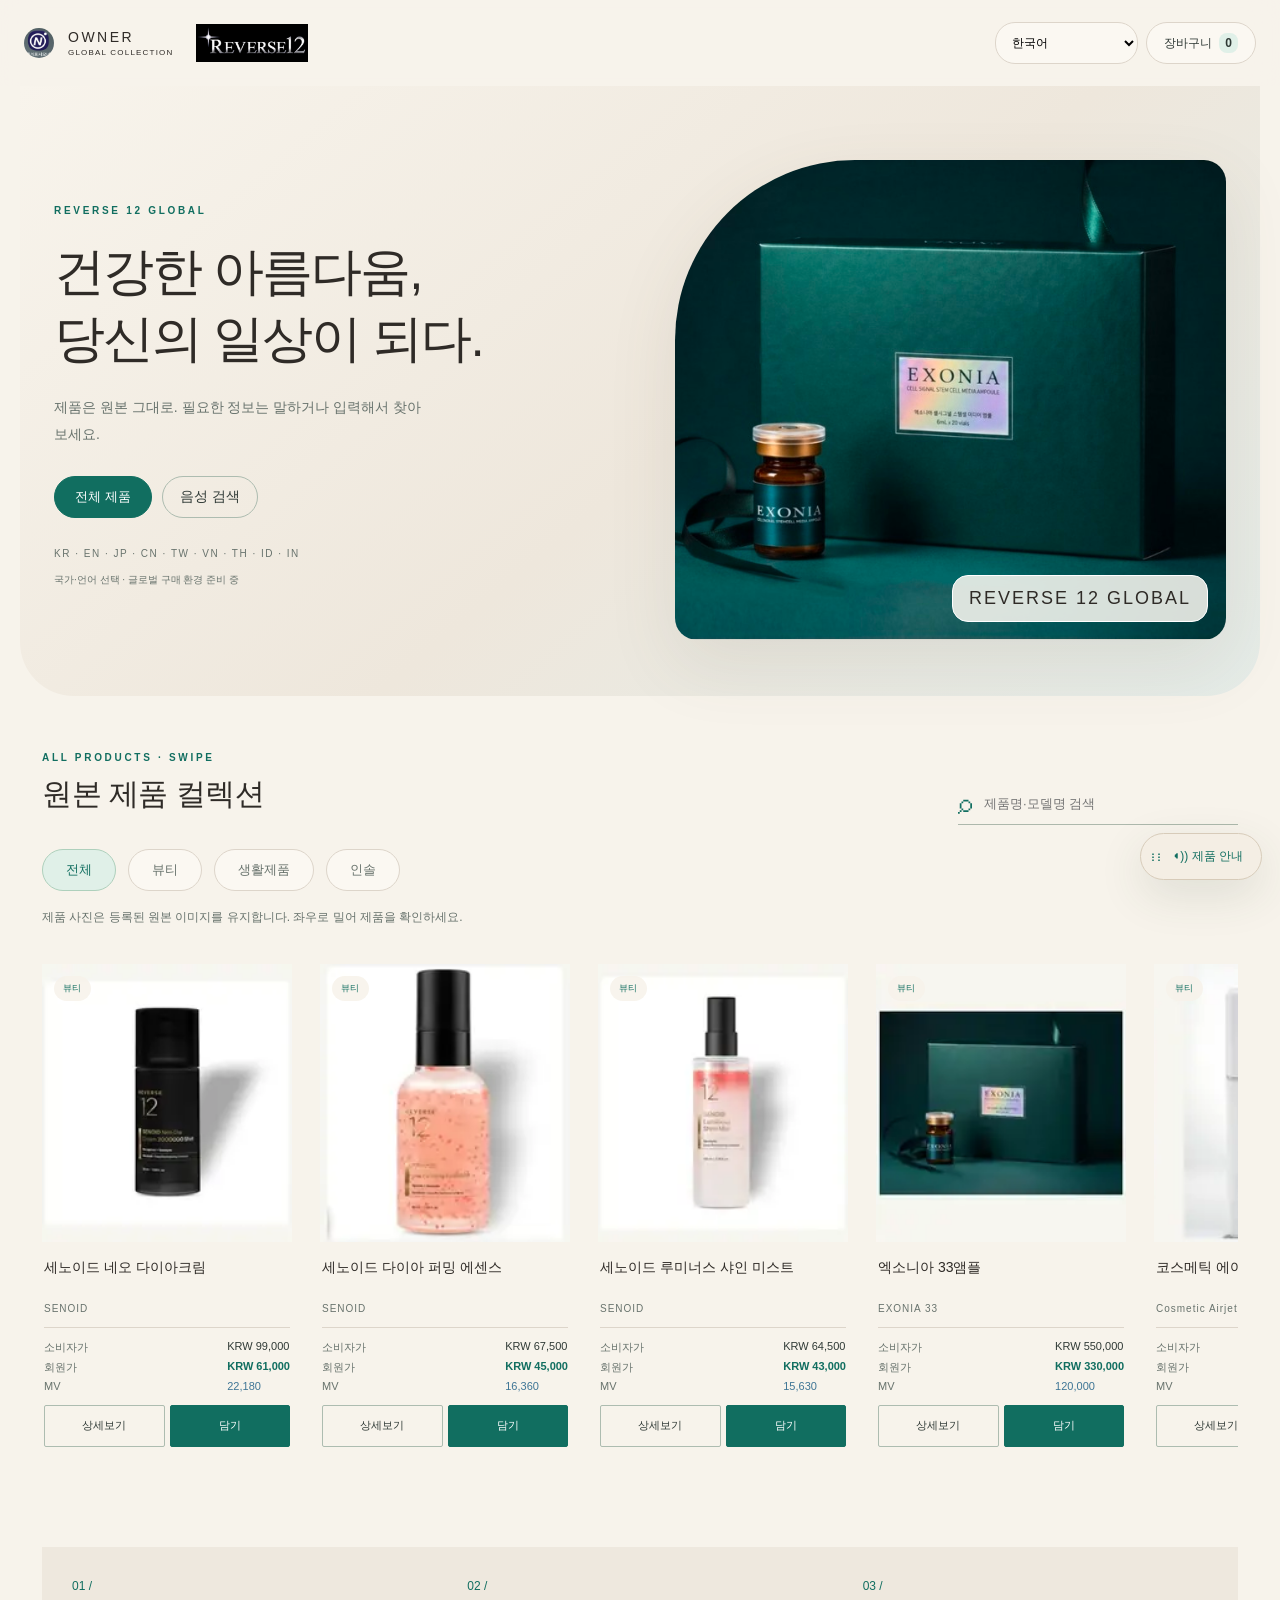
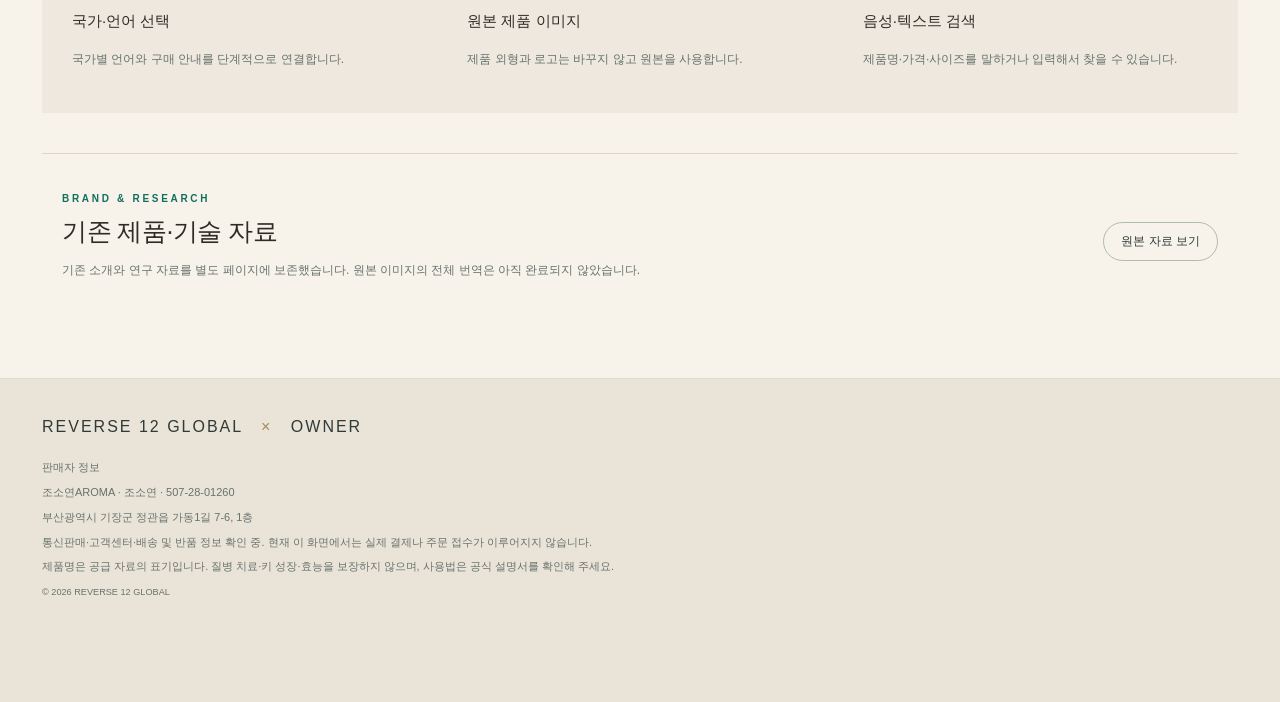
==== commit 3c57fc61: "Restore stable product and voice homepage before incremental redesign" ====
--- a/index.html
+++ b/index.html
@@ -1,15 +1,25 @@
 <!doctype html>
-<html lang="ko"><head><meta charset="utf-8"><meta name="viewport" content="width=device-width,initial-scale=1,viewport-fit=cover"><meta name="theme-color" content="#8b6c55"><meta name="description" content="REVERSE 12 GLOBAL · multilingual AI voice shopping"><title>REVERSE 12 GLOBAL</title><link rel="stylesheet" href="store.css?v=20260915-1"><link rel="stylesheet" href="luxury.css?v=20260916-3"><script src="store-i18n.js?v=20260915-1" defer></script><script src="store.js?v=20260915-1" defer></script></head><body>
+<html lang="ko">
+<head>
+<meta charset="utf-8"><meta name="viewport" content="width=device-width,initial-scale=1,viewport-fit=cover">
+<meta name="theme-color" content="#f7f3eb"><meta name="description" content="GLOBAL OWNER · REVERSE12 다국어 제품 컬렉션 · 제품 원본 사진, 가격, 사이즈 및 음성 안내">
+<title>REVERSE 12 GLOBAL</title><link rel="icon" href="assets/owner-logo.jpg">
+<link rel="stylesheet" href="store.css?v=20260915-1"><link rel="stylesheet" href="luxury.css?v=20260916-1"><script src="store-i18n.js?v=20260915-1" defer></script><script src="store.js?v=20260915-1" defer></script>
+</head>
+<body>
 <a class="skip" href="#products" data-t="skip">제품으로 이동</a>
-<header class="topbar luxury-head"><button class="menu-lux" id="menuOpen" aria-label="Menu">☰<small>MENU</small></button><a class="brand brand-center" href="#home" aria-label="REVERSE 12 GLOBAL home"><span class="brand-word">REVERSE 12 GLOBAL</span></a><nav class="head-actions luxury-actions"><label class="country-lux"><span class="sr" data-t="language">언어</span><select id="language"><option value="ko">KR</option><option value="en">EN</option><option value="ja">JP</option><option value="zh">CN</option><option value="tw">TW</option><option value="id">ID</option><option value="hi">IN</option></select></label><button class="head-icon" id="assistantTop" type="button">◇<small>AI</small></button><a class="head-icon" href="#myReverse">▢<small>ORDER</small></a><button id="cartOpen" class="head-icon" aria-controls="cartDialog">◯<small>BAG <b id="cartCount">0</b></small></button></nav></header>
-<aside id="luxMenu" class="lux-menu" aria-label="Main menu"><button id="menuClose" aria-label="Close">×</button><a href="#home">HOME</a><a href="#products">PRODUCTS</a><a href="#editorial">STORIES</a><a href="#myReverse">MY REVERSE 12</a><button id="menuAI">AI CONSULT</button><a href="#customerCare">CUSTOMER CARE</a><a href="#legal">LEGAL & PRIVACY</a></aside>
-<main id="home"><section class="hero luxury-hero"><div class="hero-copy"><span class="eyebrow">REVERSE 12 GLOBAL</span><h1>건강한 아름다움,<br>당신의 일상이 되다.</h1><p>오너 원본 제품과 글로벌 AI 음성 쇼핑을 하나의 경험으로.</p><div class="hero-actions"><a class="primary" href="#products">COLLECTION</a><button class="outline" id="heroHelp">AI VOICE</button></div><div class="hero-note"><span>KR · EN · JP · CN · TW · VN · TH · ID · IN</span></div></div><div class="hero-photo"><svg viewBox="46 0 758 571" preserveAspectRatio="xMidYMid slice" role="img" aria-label="EXONIA original product photograph"><image href="assets/exonia-price.jpg" width="1536" height="571"/></svg><div class="glass-label"><span>REVERSE 12 GLOBAL</span><small>ORIGINAL PRODUCT</small></div></div></section>
-<section id="editorial" class="editorial editorial-silk"><div><span>THE REVERSE EDIT</span><h2>부드러운 실크 위에<br>완성되는 일상의 아름다움</h2><p>제품은 원본 그대로, 보여주는 경험은 더 정교하게.</p></div></section>
-<section class="collection" id="products"><div class="section-top"><div><span class="eyebrow">ALL PRODUCTS · SWIPE</span><h2>원본 제품 컬렉션</h2></div><label class="search"><span>⌕</span><input type="search" id="search" data-placeholder="search" autocomplete="off" aria-label="제품 검색"></label></div><div class="filters"><button class="active" data-filter="all" data-t="all">전체</button><button data-filter="beauty" data-t="beauty">뷰티</button><button data-filter="device">생활제품</button><button data-filter="insole" data-t="insole">인솔</button></div><p class="micro">제품 사진은 등록된 원본 이미지를 유지합니다. 좌우로 밀어 제품을 확인하세요.</p><div id="productGrid" class="grid" aria-live="polite"></div><p id="empty" hidden data-t="noResults">검색 결과가 없습니다.</p></section>
-<section class="editorial editorial-brown"><div><span>REVERSE 12 GLOBAL</span><h2>AI가 듣고,<br>당신의 다음 선택을 연결합니다.</h2><button class="outline" id="editorialAI">AI CONSULT</button></div></section>
-<section id="myReverse" class="my-reverse"><span class="eyebrow">MY REVERSE 12</span><h2>고객관리</h2><div class="my-grid"><a href="#">LOGIN / JOIN</a><a href="#">ORDER & DELIVERY</a><a href="#">WISHLIST</a><a href="#">AS / RETURNS</a><button id="myAI">AI CONSULT</button><a href="#customerCare">CUSTOMER CARE</a></div></section>
-<section id="customerCare" class="service-strip"><div><span>01 /</span><h3>국가·언어</h3><p>글로벌 언어와 구매 안내.</p></div><div><span>02 /</span><h3>원본 제품</h3><p>제품 외형과 로고는 원본 유지.</p></div><div><span>03 /</span><h3>AI 음성·텍스트</h3><p>제품·가격·사이즈를 말하거나 입력해 찾습니다.</p></div></section></main>
-<footer id="legal" class="compact-footer"><div>REVERSE 12 GLOBAL</div><p>SOYEON JO · Seller Info · Terms · Privacy · Shipping & Returns · Customer Care</p><details><summary>Seller Information</summary><p>조소연AROMA · 조소연 · 507-28-01260 · 부산광역시 기장군 정관읍 가동1길 7-6, 1층</p><p>통신판매·고객센터·배송 및 반품 정보 확인 중. 실제 결제 연결 전에는 주문 완료로 처리하지 않습니다.</p></details><small>© 2026 REVERSE 12 GLOBAL</small></footer>
-<div id="toast" role="status" aria-live="polite"></div><dialog id="productDialog" class="modal"><button class="close" data-close="productDialog">×</button><div id="productDetail"></div></dialog><dialog id="cartDialog" class="modal cart-modal"><button class="close" data-close="cartDialog">×</button><h2 data-t="cart">장바구니</h2><p class="micro" data-t="localOnly">이 기기에만 저장됩니다.</p><div class="country-row"><label><span data-t="country">배송 국가</span><select id="country"><option value="KR">Korea</option><option value="US">United States</option><option value="JP">Japan</option><option value="CN">China</option><option value="TW">Taiwan</option><option value="ID">Indonesia</option><option value="IN">India</option><option value="OTHER">Other</option></select></label></div><div id="cartLines"></div><div class="total"><span data-t="subtotal">상품 금액</span><strong id="cartTotal"></strong></div><button class="primary wide" id="draftSave" data-t="saveDraft">주문 초안 저장</button><button class="outline wide" disabled data-t="paymentPending">실제 결제 연결 준비 중</button></dialog>
-<div id="assistantDock" class="assistant-dock"><button id="dragHandle" class="drag-handle">⋮⋮</button><button id="assistantOpen" aria-controls="assistantDialog">◖)) <span data-t="help">AI 상담</span></button></div><dialog id="assistantDialog" class="modal assistant-modal"><button class="close" data-close="assistantDialog">×</button><h2 data-t="helperTitle">AI 제품 도우미</h2><p class="micro">말하거나 입력하세요.</p><div id="messages" class="messages" role="log" aria-live="polite"></div><form id="chatForm"><input id="question" maxlength="500" autocomplete="off" data-placeholder="question"><button class="primary" data-t="send">보내기</button></form><div class="voice-tools"><button id="mic" class="outline" data-t="mic">마이크 연결</button><button id="speakLast" class="outline" data-t="read">답변 듣기</button><button id="stopVoice" class="outline" data-t="stop">음성 중지</button></div><label class="repeat"><input type="checkbox" id="continuous"><span data-t="continuous">연속 음성대화</span></label><p class="micro" id="voiceStatus" role="status" data-t="voiceNotice">마이크 사용은 허용 후 시작됩니다.</p></dialog>
-<script>document.addEventListener('DOMContentLoaded',()=>{const m=document.getElementById('luxMenu');const open=()=>m.classList.add('open'),close=()=>m.classList.remove('open');document.getElementById('menuOpen')?.addEventListener('click',open);document.getElementById('menuClose')?.addEventListener('click',close);m?.querySelectorAll('a').forEach(a=>a.addEventListener('click',close));['assistantTop','menuAI','editorialAI','myAI'].forEach(id=>document.getElementById(id)?.addEventListener('click',()=>document.getElementById('assistantOpen')?.click()));});</script></body></html>+<header class="topbar"><a class="brand" href="#home" aria-label="REVERSE 12 GLOBAL home"><img class="mark" src="assets/owner-logo.jpg" alt="OWNER"><span>OWNER<small>GLOBAL COLLECTION</small></span><img class="reverse" src="assets/reverse12-logo.png" alt="REVERSE12"></a><div class="head-actions"><label><span class="sr" data-t="language">언어</span><select id="language"><option value="ko">한국어</option><option value="en">English</option><option value="ja">日本語</option><option value="zh">简体中文</option><option value="tw">繁體中文 · 台灣</option><option value="id">Bahasa Indonesia</option><option value="hi">हिन्दी · भारत</option></select></label><button id="cartOpen" class="pill" aria-controls="cartDialog"><span data-t="cart">장바구니</span> <b id="cartCount">0</b></button></div></header>
+<main id="home">
+<section class="hero"><div class="hero-copy"><span class="eyebrow">REVERSE 12 GLOBAL</span><h1>건강한 아름다움,<br>당신의 일상이 되다.</h1><p>제품은 원본 그대로. 필요한 정보는 말하거나 입력해서 찾아보세요.</p><div class="hero-actions"><a class="primary" href="#products">전체 제품</a><button class="outline" id="heroHelp">음성 검색</button></div><div class="hero-note"><span>KR · EN · JP · CN · TW · VN · TH · ID · IN</span><p>국가·언어 선택 · 글로벌 구매 환경 준비 중</p></div></div><div class="hero-photo"><svg viewBox="46 0 758 571" preserveAspectRatio="xMidYMid slice" role="img" aria-label="EXONIA original product photograph"><image href="assets/exonia-price.jpg" width="1536" height="571"/></svg><div class="glass-label"><span>REVERSE 12 GLOBAL</span><small>ORIGINAL PRODUCT</small></div></div></section>
+<section class="collection" id="products"><div class="section-top"><div><span class="eyebrow">ALL PRODUCTS · SWIPE</span><h2>원본 제품 컬렉션</h2></div><label class="search"><span aria-hidden="true">⌕</span><input type="search" id="search" data-placeholder="search" autocomplete="off" aria-label="제품 검색"></label></div><div class="filters" role="group" aria-label="Product category"><button class="active" data-filter="all" data-t="all">전체</button><button data-filter="beauty" data-t="beauty">뷰티</button><button data-filter="device">생활제품</button><button data-filter="insole" data-t="insole">인솔</button></div><p class="micro">제품 사진은 등록된 원본 이미지를 유지합니다. 좌우로 밀어 제품을 확인하세요.</p><div id="productGrid" class="grid" aria-live="polite"></div><p id="empty" hidden data-t="noResults">검색 결과가 없습니다.</p></section>
+<section class="service-strip"><div><span>01 /</span><h3>국가·언어 선택</h3><p>국가별 언어와 구매 안내를 단계적으로 연결합니다.</p></div><div><span>02 /</span><h3>원본 제품 이미지</h3><p>제품 외형과 로고는 바꾸지 않고 원본을 사용합니다.</p></div><div><span>03 /</span><h3>음성·텍스트 검색</h3><p>제품명·가격·사이즈를 말하거나 입력해서 찾을 수 있습니다.</p></div></section>
+<section class="archive"><div><span class="eyebrow">BRAND & RESEARCH</span><h2 data-t="archiveTitle">기존 제품·기술 자료</h2><p data-t="archiveNote">기존 소개와 연구 자료를 별도 페이지에 보존했습니다.</p></div><a href="research.html?lang=ko" id="researchLink" class="outline" data-t="archive">원본 자료 보기</a></section>
+</main>
+<footer><div class="footer-brand">REVERSE 12 GLOBAL <span>×</span> OWNER</div><p data-t="seller">판매자 정보</p><p>조소연AROMA · 조소연 · 507-28-01260</p><p>부산광역시 기장군 정관읍 가동1길 7-6, 1층</p><p data-t="sellerPending">통신판매·고객센터·배송 및 반품 정보 확인 중. 현재 이 화면에서는 실제 결제나 주문 접수가 이루어지지 않습니다.</p><p data-t="medicalNote">제품명은 공급 자료의 표기입니다. 질병 치료·키 성장·효능을 보장하지 않으며, 사용법은 공식 설명서를 확인해 주세요.</p><small>© 2026 REVERSE 12 GLOBAL</small></footer>
+<div id="toast" role="status" aria-live="polite"></div>
+<dialog id="productDialog" class="modal"><button class="close" data-close="productDialog" aria-label="Close">×</button><div id="productDetail"></div></dialog>
+<dialog id="cartDialog" class="modal cart-modal"><button class="close" data-close="cartDialog" aria-label="Close">×</button><h2 data-t="cart">장바구니</h2><p class="micro" data-t="localOnly">이 기기에만 저장됩니다. 판매자에게 전송된 주문이 아닙니다.</p><div class="country-row"><label><span data-t="country">배송 국가</span><select id="country"><option value="KR">대한민국 · Korea</option><option value="US">United States</option><option value="JP">日本</option><option value="CN">中国</option><option value="TW">台灣</option><option value="ID">Indonesia</option><option value="IN">भारत · India</option><option value="OTHER">Other</option></select></label></div><div id="cartLines"></div><div class="total"><span data-t="subtotal">상품 금액</span><strong id="cartTotal"></strong></div><p class="micro" data-t="shippingPending">배송비·관세·세금·현지통화 환산은 미확정입니다.</p><button class="primary wide" id="draftSave" data-t="saveDraft">주문 초안 저장</button><button class="outline wide" disabled data-t="paymentPending">실제 결제 연결 준비 중</button><p class="micro" data-t="checkoutNote">결제사업자 연동과 판매 조건 확인 전에는 결제·주문 완료로 처리하지 않습니다.</p></dialog>
+<div id="assistantDock" class="assistant-dock"><button id="dragHandle" class="drag-handle" aria-label="Move assistant">⋮⋮</button><button id="assistantOpen" aria-controls="assistantDialog"><span aria-hidden="true">◖))</span> <span data-t="help">제품 안내</span></button></div>
+<dialog id="assistantDialog" class="modal assistant-modal"><button class="close" data-close="assistantDialog" aria-label="Close">×</button><h2 data-t="helperTitle">제품 도우미</h2><p class="micro" data-t="helperMode">기본 자료 안내 모드</p><div id="messages" class="messages" role="log" aria-live="polite"></div><form id="chatForm"><label class="sr" for="question" data-t="question">질문 입력</label><input id="question" maxlength="500" autocomplete="off" data-placeholder="question"><button class="primary" data-t="send">보내기</button></form><div class="voice-tools"><button id="mic" class="outline" data-t="mic">마이크 연결</button><button id="speakLast" class="outline" data-t="read">답변 듣기</button><button id="stopVoice" class="outline" data-t="stop">음성 중지</button></div><label class="repeat"><input type="checkbox" id="continuous"><span data-t="continuous">연속 음성대화</span></label><p class="micro" id="voiceStatus" role="status" data-t="voiceNotice">마이크 사용은 허용 후 시작됩니다.</p></dialog>
+<noscript><p>JavaScript is required for the catalog.</p></noscript>
+</body></html>
--- a/luxury.css
+++ b/luxury.css
@@ -1 +1 @@
-:root{--lux-paper:#f5f0e8;--lux-ink:#2b2521;--lux-line:#d8cbbd;--lux-gold:#a88a61;--brown:#6f5647;--brown2:#9a7b68;--silk:#e8dbca;--cream:#fbf8f2}body{background:linear-gradient(180deg,#faf7f1,#f2ece3);color:var(--lux-ink)}.topbar{min-height:112px;padding:24px max(28px,calc((100vw - 1320px)/2));background:linear-gradient(115deg,#f8f2e9f2,#eadfd2ed);border:0;box-shadow:0 12px 36px #49382d12;backdrop-filter:blur(18px)}.brand{gap:18px}.brand .mark{width:34px;height:34px;border-radius:50%;box-shadow:0 8px 24px #6b514020}.brand>span{font-size:15px;font-weight:500;letter-spacing:3.5px}.brand small{letter-spacing:2px;color:#79695e}.reverse{width:138px;height:46px}.head-actions{gap:12px}.head-actions select,.pill{background:#fffaf4b8;border:1px solid #d8c8b9;color:#463b34;box-shadow:0 6px 20px #5d473710}.hero{max-width:1320px;min-height:690px;padding:82px 48px 62px;gap:84px;background:radial-gradient(ellipse at 18% 18%,#f8eee1 0,transparent 42%),radial-gradient(ellipse at 78% 70%,#8e6e5b45 0,transparent 45%),linear-gradient(145deg,#e9dccb 0%,#c9ad98 48%,#7b5e4e 100%);border-radius:0 0 70px 70px;position:relative;overflow:hidden}.hero:before{content:"";position:absolute;inset:auto -8% -40% 26%;height:75%;background:linear-gradient(125deg,#fff8 0 12%,#d8c2ad66 28%,#fff5 47%,#9d7c6842 70%,#fff4 88%);border-radius:48% 52% 0 0/36% 44% 0 0;transform:rotate(-6deg);filter:blur(2px);pointer-events:none}.hero-copy,.hero-photo{position:relative;z-index:1}.eyebrow{color:#745947;letter-spacing:3.4px}.hero h1{font-family:Arial,'Noto Sans KR',sans-serif;font-weight:500;font-size:clamp(38px,4.5vw,64px);line-height:1.22;letter-spacing:-2.3px;color:#302720;text-wrap:balance}.hero-copy>p{color:#5d4d43;font-size:14px;max-width:430px}.hero .primary{background:#3f332d;border-color:#3f332d}.hero .outline{border-color:#6f594a;color:#3f332d;background:#fff8}.hero-photo{border-radius:220px 28px 28px 28px;box-shadow:0 36px 90px #38271e3d;background:#eadfce;outline:1px solid #fff6}.hero-photo svg{display:block;width:100%;height:100%}.glass-label{background:#f9f3e8df;border:1px solid #fff8;box-shadow:0 12px 34px #3c2d241c}.collection{max-width:1280px;padding-top:68px}.section-top h2{font-size:34px;font-weight:500;letter-spacing:-1px}.search{border-color:#a99280}.filters{gap:12px}.filters button{background:#fbf7f0;border-color:#d9cbbd}.filters .active{background:#786052;color:#fff;border-color:#786052}.grid{display:flex;overflow-x:auto;gap:34px;padding:18px 4px 42px;scroll-snap-type:x mandatory;scrollbar-width:thin}.card{flex:0 0 260px;scroll-snap-align:start;background:transparent;border:0;border-radius:0;overflow:visible}.photo-btn{border:0;background:transparent}.product-photo{background-color:transparent;border:0;border-radius:0;background-size:500% 400%;box-shadow:none}.photo-btn .category{background:#f7f0e6e8;color:#6d5141}.card-body{padding:16px 2px}.card h3{font-size:14px}.prices{border-top:1px solid #d7c8bb;padding-top:13px}.card-buttons .outline,.card-buttons .primary{border-radius:2px}.service-strip{background:linear-gradient(120deg,#806252,#b99b83 52%,#eadbc9);color:#fff;border:0;border-radius:0;gap:50px;box-shadow:0 22px 60px #4933261c}.service-strip h3,.service-strip p,.service-strip>div>span{color:#fff}.archive{border-top:1px solid #d8c9bc}.assistant-dock{background:#efe3d5;border-color:#cbb7a4;box-shadow:0 16px 44px #513b2c24}.assistant-dock button{color:#5e493c}footer{background:#e4d7c8}.product-photo{image-rendering:auto}@media(max-width:700px){.topbar{min-height:126px;padding:17px 16px;gap:10px}.brand{width:100%;justify-content:center}.brand>span{font-size:13px}.reverse{width:104px}.head-actions{width:100%;justify-content:space-between}.hero{min-height:auto;padding:48px 22px 36px;border-radius:0 0 42px 42px;gap:28px}.hero:before{height:52%;inset:auto -18% -20% 10%}.hero h1{font-size:34px;letter-spacing:-1.4px}.hero-photo{max-height:280px;border-radius:120px 18px 18px 18px}.collection{padding:38px 16px}.section-top h2{font-size:25px}.grid{gap:22px;margin-left:-2px;margin-right:-16px;padding-right:24px}.card{flex-basis:215px}.product-photo{aspect-ratio:200/222}.service-strip{margin-top:14px}.assistant-dock{bottom:14px}}+:root{--lux-paper:#f7f3eb;--lux-ink:#2f2b27;--lux-line:#ddd5ca;--lux-gold:#aa936d;--lux-glass:#fbf8f2e8}body{background:var(--lux-paper);color:var(--lux-ink)}.topbar{min-height:86px;padding:18px max(24px,calc((100vw - 1240px)/2));background:#f7f3ebed;border-bottom:0}.brand{gap:14px}.brand .mark{width:30px;height:30px;border-radius:50%}.brand>span{font-size:14px;font-weight:500;letter-spacing:2.5px}.reverse{width:112px;height:40px}.head-actions select,.pill{background:#fbf8f2;border-color:var(--lux-line)}.hero{max-width:1240px;min-height:610px;padding:70px 34px 52px;gap:70px;background:linear-gradient(140deg,#f8f4ec 0%,#eee7dc 55%,#e5ece8 100%);border-radius:0 0 54px 54px}.hero h1{font-family:Arial,'Noto Sans KR',sans-serif;font-weight:500;font-size:clamp(34px,4vw,56px);letter-spacing:-2px}.hero-photo{border-radius:180px 22px 22px 22px;box-shadow:0 24px 70px #5f51401b;background:#eee9df}.hero-photo svg{display:block;width:100%;height:100%}.glass-label{background:#fbf8f2dc;border-color:#fff}.collection{max-width:1240px;padding-top:52px}.section-top h2{font-size:30px}.filters{gap:12px}.filters button{background:#fbf8f2;border-color:var(--lux-line)}.grid{display:flex;overflow-x:auto;gap:28px;padding:14px 4px 30px;scroll-snap-type:x mandatory;scrollbar-width:thin}.card{flex:0 0 250px;scroll-snap-align:start;background:transparent;border:0;border-radius:0;overflow:visible}.photo-btn{border:0;background:transparent}.product-photo{background-color:transparent;border:0;border-radius:0;background-size:500% 400%;box-shadow:none}.photo-btn .category{background:#f7f3ebdc}.card-body{padding:14px 2px}.card h3{font-size:14px}.prices{border-top:1px solid var(--lux-line);padding-top:12px}.card-buttons .outline,.card-buttons .primary{border-radius:2px}.service-strip{background:#eee8de;border:0;border-radius:0;gap:50px}.assistant-dock{background:#f4eee4;border-color:#d7cbb9}.archive{border-top:1px solid var(--lux-line)}footer{background:#eae3d8}.product-photo{image-rendering:auto}@media(max-width:700px){.topbar{min-height:112px;padding:14px 16px}.brand{width:auto}.reverse{width:88px}.hero{min-height:auto;padding:38px 20px 30px;border-radius:0 0 36px 36px}.hero h1{font-size:32px}.hero-photo{max-height:250px;border-radius:100px 18px 18px 18px}.collection{padding:32px 16px}.grid{gap:18px;margin-left:-2px;margin-right:-16px;padding-right:22px}.card{flex-basis:205px}.product-photo{aspect-ratio:200/222}.service-strip{margin-top:10px}.assistant-dock{bottom:14px}}
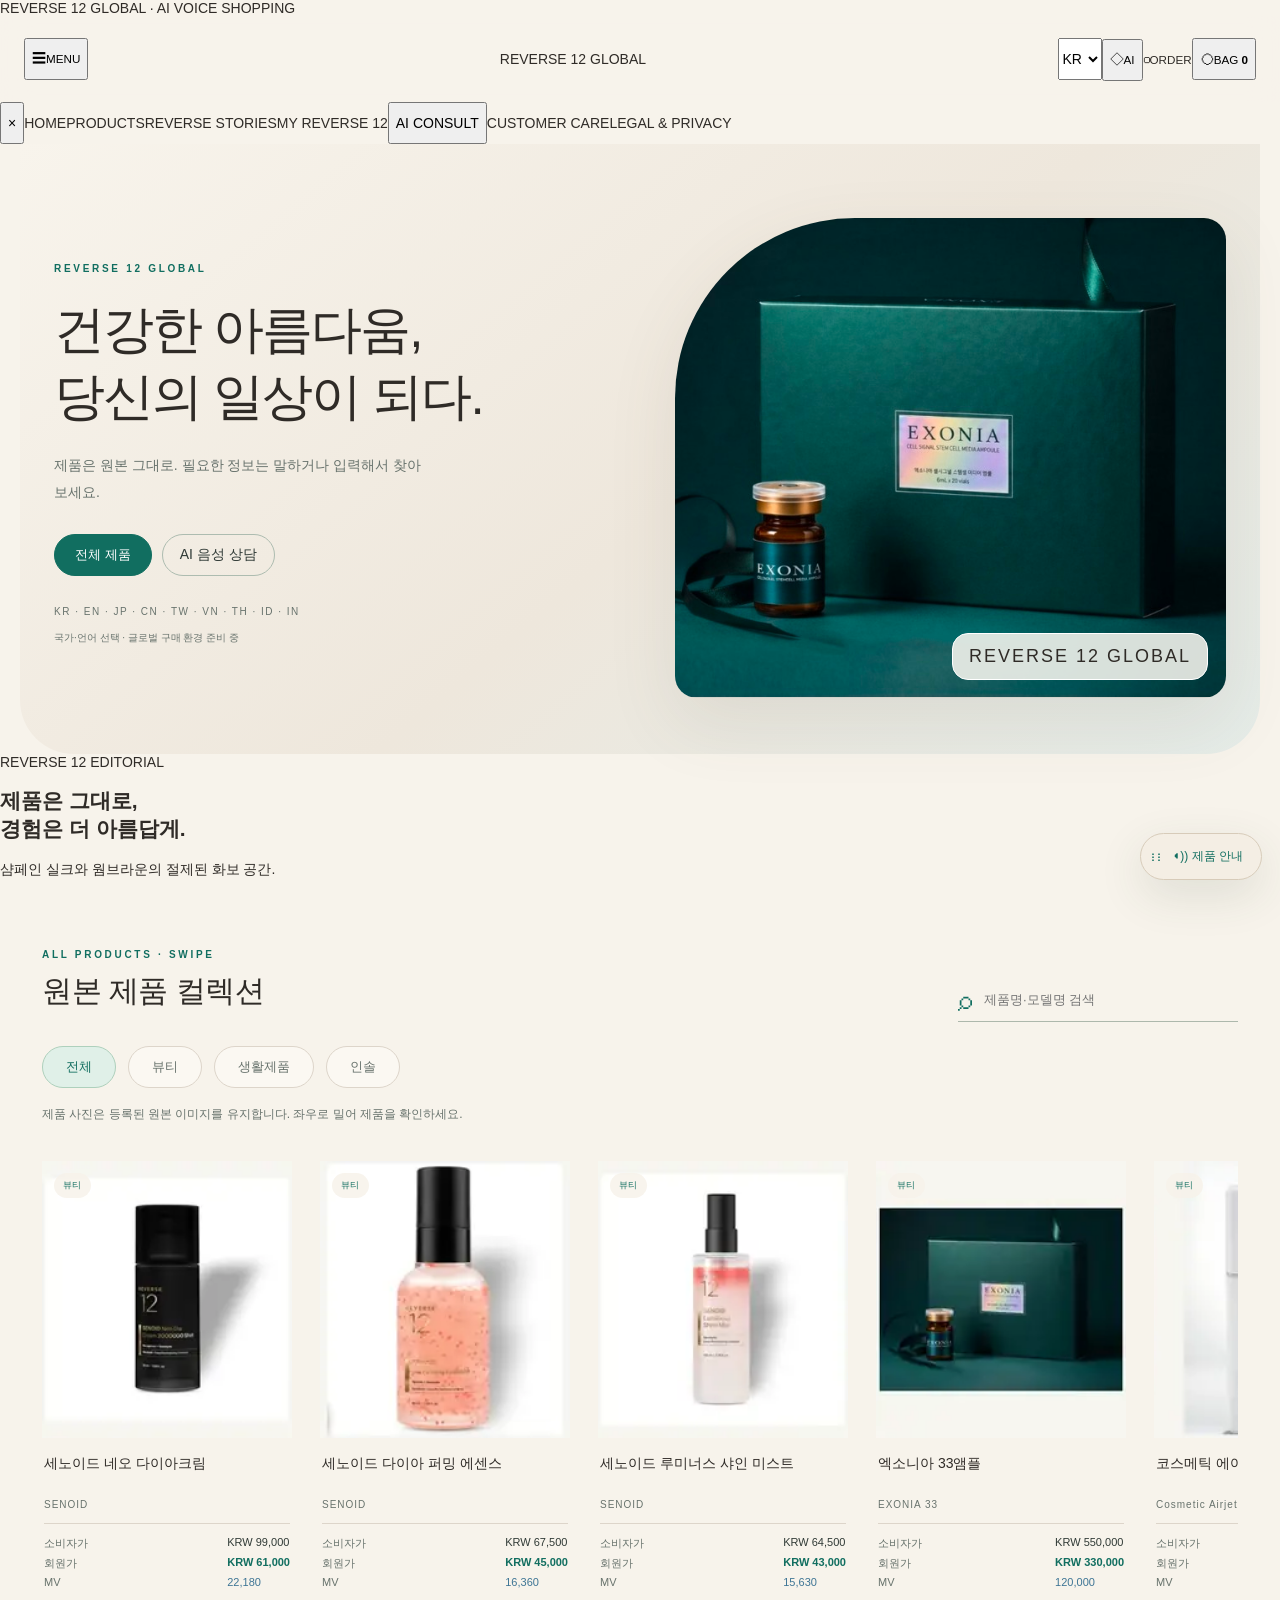
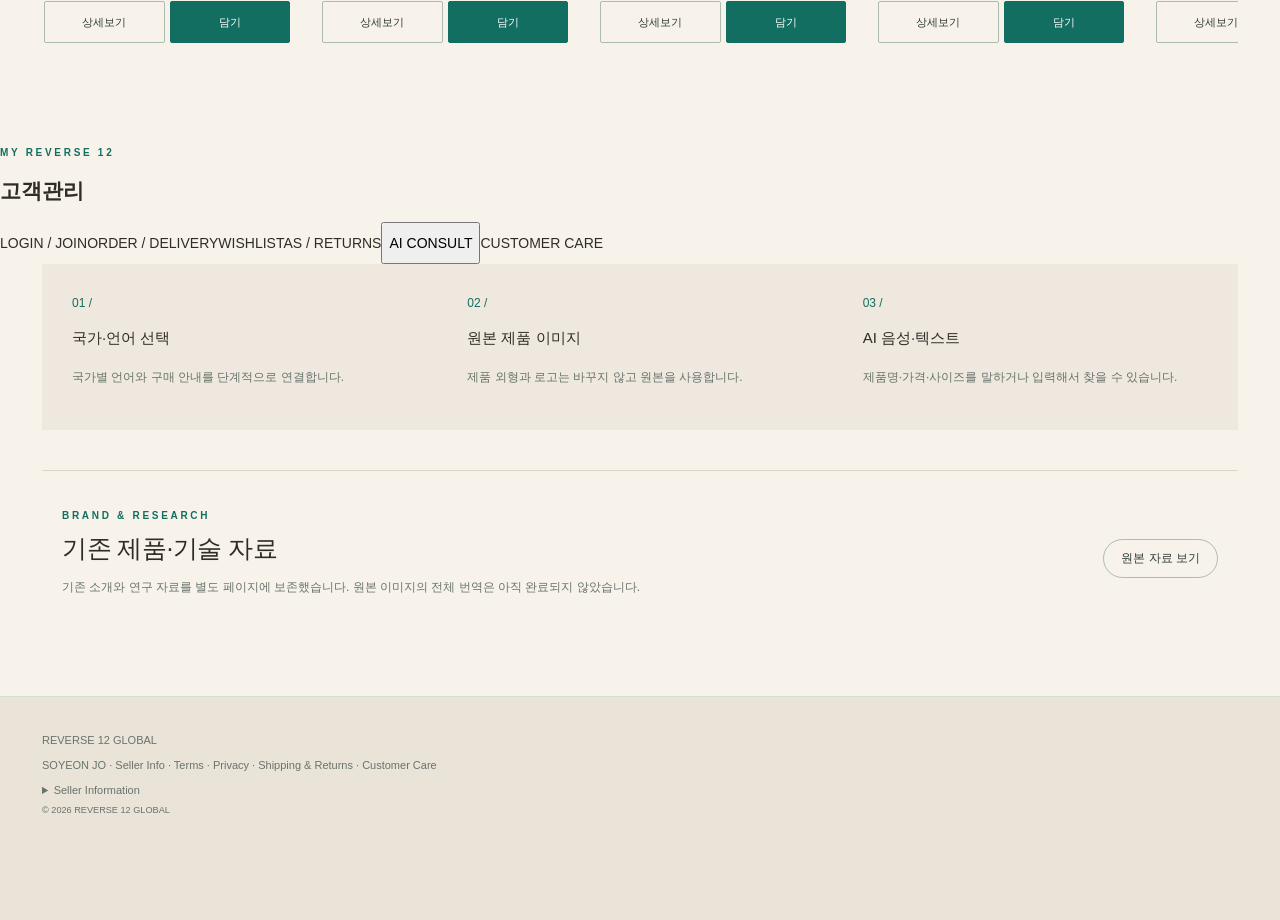
==== commit d1a2c4b6: "Add safe REVERSE12 brown luxury header without altering product catalog" ====
--- a/index.html
+++ b/index.html
@@ -2,24 +2,26 @@
 <html lang="ko">
 <head>
 <meta charset="utf-8"><meta name="viewport" content="width=device-width,initial-scale=1,viewport-fit=cover">
-<meta name="theme-color" content="#f7f3eb"><meta name="description" content="GLOBAL OWNER · REVERSE12 다국어 제품 컬렉션 · 제품 원본 사진, 가격, 사이즈 및 음성 안내">
-<title>REVERSE 12 GLOBAL</title><link rel="icon" href="assets/owner-logo.jpg">
-<link rel="stylesheet" href="store.css?v=20260915-1"><link rel="stylesheet" href="luxury.css?v=20260916-1"><script src="store-i18n.js?v=20260915-1" defer></script><script src="store.js?v=20260915-1" defer></script>
-</head>
-<body>
+<meta name="theme-color" content="#725748"><meta name="description" content="REVERSE 12 GLOBAL 다국어 제품 컬렉션 · AI 음성 제품 안내">
+<title>REVERSE 12 GLOBAL</title>
+<link rel="stylesheet" href="store.css?v=20260915-1"><link rel="stylesheet" href="luxury.css?v=20260916-4"><script src="store-i18n.js?v=20260915-1" defer></script><script src="store.js?v=20260915-1" defer></script>
+</head><body>
 <a class="skip" href="#products" data-t="skip">제품으로 이동</a>
-<header class="topbar"><a class="brand" href="#home" aria-label="REVERSE 12 GLOBAL home"><img class="mark" src="assets/owner-logo.jpg" alt="OWNER"><span>OWNER<small>GLOBAL COLLECTION</small></span><img class="reverse" src="assets/reverse12-logo.png" alt="REVERSE12"></a><div class="head-actions"><label><span class="sr" data-t="language">언어</span><select id="language"><option value="ko">한국어</option><option value="en">English</option><option value="ja">日本語</option><option value="zh">简体中文</option><option value="tw">繁體中文 · 台灣</option><option value="id">Bahasa Indonesia</option><option value="hi">हिन्दी · भारत</option></select></label><button id="cartOpen" class="pill" aria-controls="cartDialog"><span data-t="cart">장바구니</span> <b id="cartCount">0</b></button></div></header>
+<div class="brown-ribbon">REVERSE 12 GLOBAL · AI VOICE SHOPPING</div>
+<header class="topbar reverse-head"><button class="reverse-menu" id="reverseMenuOpen" type="button" aria-label="목차">☰<small>MENU</small></button><a class="reverse-home" href="#home" aria-label="REVERSE 12 GLOBAL HOME"><span>REVERSE 12 GLOBAL</span></a><div class="reverse-tools"><label><span class="sr" data-t="language">언어</span><select id="language"><option value="ko">KR</option><option value="en">EN</option><option value="ja">JP</option><option value="zh">CN</option><option value="tw">TW</option><option value="id">ID</option><option value="hi">IN</option></select></label><button id="reverseAI" type="button">◇<small>AI</small></button><a href="#customer">▢<small>ORDER</small></a><button id="cartOpen" aria-controls="cartDialog">◯<small>BAG <b id="cartCount">0</b></small></button></div></header>
+<nav id="reverseMenu" class="reverse-drawer" aria-label="목차"><button id="reverseMenuClose" type="button">×</button><a href="#home">HOME</a><a href="#products">PRODUCTS</a><a href="#editorial">REVERSE STORIES</a><a href="#customer">MY REVERSE 12</a><button id="drawerAI" type="button">AI CONSULT</button><a href="#service">CUSTOMER CARE</a><a href="#legal">LEGAL & PRIVACY</a></nav>
 <main id="home">
-<section class="hero"><div class="hero-copy"><span class="eyebrow">REVERSE 12 GLOBAL</span><h1>건강한 아름다움,<br>당신의 일상이 되다.</h1><p>제품은 원본 그대로. 필요한 정보는 말하거나 입력해서 찾아보세요.</p><div class="hero-actions"><a class="primary" href="#products">전체 제품</a><button class="outline" id="heroHelp">음성 검색</button></div><div class="hero-note"><span>KR · EN · JP · CN · TW · VN · TH · ID · IN</span><p>국가·언어 선택 · 글로벌 구매 환경 준비 중</p></div></div><div class="hero-photo"><svg viewBox="46 0 758 571" preserveAspectRatio="xMidYMid slice" role="img" aria-label="EXONIA original product photograph"><image href="assets/exonia-price.jpg" width="1536" height="571"/></svg><div class="glass-label"><span>REVERSE 12 GLOBAL</span><small>ORIGINAL PRODUCT</small></div></div></section>
+<section class="hero"><div class="hero-copy"><span class="eyebrow">REVERSE 12 GLOBAL</span><h1>건강한 아름다움,<br>당신의 일상이 되다.</h1><p>제품은 원본 그대로. 필요한 정보는 말하거나 입력해서 찾아보세요.</p><div class="hero-actions"><a class="primary" href="#products">전체 제품</a><button class="outline" id="heroHelp">AI 음성 상담</button></div><div class="hero-note"><span>KR · EN · JP · CN · TW · VN · TH · ID · IN</span><p>국가·언어 선택 · 글로벌 구매 환경 준비 중</p></div></div><div class="hero-photo"><svg viewBox="46 0 758 571" preserveAspectRatio="xMidYMid slice" role="img" aria-label="EXONIA original product photograph"><image href="assets/exonia-price.jpg" width="1536" height="571"/></svg><div class="glass-label"><span>REVERSE 12 GLOBAL</span><small>ORIGINAL PRODUCT</small></div></div></section>
+<section id="editorial" class="reverse-editorial"><div><span>REVERSE 12 EDITORIAL</span><h2>제품은 그대로,<br>경험은 더 아름답게.</h2><p>샴페인 실크와 웜브라운의 절제된 화보 공간.</p></div></section>
 <section class="collection" id="products"><div class="section-top"><div><span class="eyebrow">ALL PRODUCTS · SWIPE</span><h2>원본 제품 컬렉션</h2></div><label class="search"><span aria-hidden="true">⌕</span><input type="search" id="search" data-placeholder="search" autocomplete="off" aria-label="제품 검색"></label></div><div class="filters" role="group" aria-label="Product category"><button class="active" data-filter="all" data-t="all">전체</button><button data-filter="beauty" data-t="beauty">뷰티</button><button data-filter="device">생활제품</button><button data-filter="insole" data-t="insole">인솔</button></div><p class="micro">제품 사진은 등록된 원본 이미지를 유지합니다. 좌우로 밀어 제품을 확인하세요.</p><div id="productGrid" class="grid" aria-live="polite"></div><p id="empty" hidden data-t="noResults">검색 결과가 없습니다.</p></section>
-<section class="service-strip"><div><span>01 /</span><h3>국가·언어 선택</h3><p>국가별 언어와 구매 안내를 단계적으로 연결합니다.</p></div><div><span>02 /</span><h3>원본 제품 이미지</h3><p>제품 외형과 로고는 바꾸지 않고 원본을 사용합니다.</p></div><div><span>03 /</span><h3>음성·텍스트 검색</h3><p>제품명·가격·사이즈를 말하거나 입력해서 찾을 수 있습니다.</p></div></section>
-<section class="archive"><div><span class="eyebrow">BRAND & RESEARCH</span><h2 data-t="archiveTitle">기존 제품·기술 자료</h2><p data-t="archiveNote">기존 소개와 연구 자료를 별도 페이지에 보존했습니다.</p></div><a href="research.html?lang=ko" id="researchLink" class="outline" data-t="archive">원본 자료 보기</a></section>
-</main>
-<footer><div class="footer-brand">REVERSE 12 GLOBAL <span>×</span> OWNER</div><p data-t="seller">판매자 정보</p><p>조소연AROMA · 조소연 · 507-28-01260</p><p>부산광역시 기장군 정관읍 가동1길 7-6, 1층</p><p data-t="sellerPending">통신판매·고객센터·배송 및 반품 정보 확인 중. 현재 이 화면에서는 실제 결제나 주문 접수가 이루어지지 않습니다.</p><p data-t="medicalNote">제품명은 공급 자료의 표기입니다. 질병 치료·키 성장·효능을 보장하지 않으며, 사용법은 공식 설명서를 확인해 주세요.</p><small>© 2026 REVERSE 12 GLOBAL</small></footer>
+<section id="customer" class="reverse-customer"><span class="eyebrow">MY REVERSE 12</span><h2>고객관리</h2><div><a href="#">LOGIN / JOIN</a><a href="#">ORDER / DELIVERY</a><a href="#">WISHLIST</a><a href="#">AS / RETURNS</a><button id="customerAI" type="button">AI CONSULT</button><a href="#service">CUSTOMER CARE</a></div></section>
+<section id="service" class="service-strip"><div><span>01 /</span><h3>국가·언어 선택</h3><p>국가별 언어와 구매 안내를 단계적으로 연결합니다.</p></div><div><span>02 /</span><h3>원본 제품 이미지</h3><p>제품 외형과 로고는 바꾸지 않고 원본을 사용합니다.</p></div><div><span>03 /</span><h3>AI 음성·텍스트</h3><p>제품명·가격·사이즈를 말하거나 입력해서 찾을 수 있습니다.</p></div></section>
+<section class="archive"><div><span class="eyebrow">BRAND & RESEARCH</span><h2 data-t="archiveTitle">기존 제품·기술 자료</h2><p data-t="archiveNote">기존 소개와 연구 자료를 별도 페이지에 보존했습니다.</p></div><a href="research.html?lang=ko" id="researchLink" class="outline" data-t="archive">원본 자료 보기</a></section></main>
+<footer id="legal" class="reverse-footer"><div>REVERSE 12 GLOBAL</div><p>SOYEON JO · Seller Info · Terms · Privacy · Shipping & Returns · Customer Care</p><details><summary>Seller Information</summary><p>조소연AROMA · 조소연 · 507-28-01260 · 부산광역시 기장군 정관읍 가동1길 7-6, 1층</p><p>통신판매·고객센터·배송 및 반품 정보 확인 중. 실제 결제 연결 전에는 주문 완료로 처리하지 않습니다.</p></details><small>© 2026 REVERSE 12 GLOBAL</small></footer>
 <div id="toast" role="status" aria-live="polite"></div>
 <dialog id="productDialog" class="modal"><button class="close" data-close="productDialog" aria-label="Close">×</button><div id="productDetail"></div></dialog>
-<dialog id="cartDialog" class="modal cart-modal"><button class="close" data-close="cartDialog" aria-label="Close">×</button><h2 data-t="cart">장바구니</h2><p class="micro" data-t="localOnly">이 기기에만 저장됩니다. 판매자에게 전송된 주문이 아닙니다.</p><div class="country-row"><label><span data-t="country">배송 국가</span><select id="country"><option value="KR">대한민국 · Korea</option><option value="US">United States</option><option value="JP">日本</option><option value="CN">中国</option><option value="TW">台灣</option><option value="ID">Indonesia</option><option value="IN">भारत · India</option><option value="OTHER">Other</option></select></label></div><div id="cartLines"></div><div class="total"><span data-t="subtotal">상품 금액</span><strong id="cartTotal"></strong></div><p class="micro" data-t="shippingPending">배송비·관세·세금·현지통화 환산은 미확정입니다.</p><button class="primary wide" id="draftSave" data-t="saveDraft">주문 초안 저장</button><button class="outline wide" disabled data-t="paymentPending">실제 결제 연결 준비 중</button><p class="micro" data-t="checkoutNote">결제사업자 연동과 판매 조건 확인 전에는 결제·주문 완료로 처리하지 않습니다.</p></dialog>
-<div id="assistantDock" class="assistant-dock"><button id="dragHandle" class="drag-handle" aria-label="Move assistant">⋮⋮</button><button id="assistantOpen" aria-controls="assistantDialog"><span aria-hidden="true">◖))</span> <span data-t="help">제품 안내</span></button></div>
-<dialog id="assistantDialog" class="modal assistant-modal"><button class="close" data-close="assistantDialog" aria-label="Close">×</button><h2 data-t="helperTitle">제품 도우미</h2><p class="micro" data-t="helperMode">기본 자료 안내 모드</p><div id="messages" class="messages" role="log" aria-live="polite"></div><form id="chatForm"><label class="sr" for="question" data-t="question">질문 입력</label><input id="question" maxlength="500" autocomplete="off" data-placeholder="question"><button class="primary" data-t="send">보내기</button></form><div class="voice-tools"><button id="mic" class="outline" data-t="mic">마이크 연결</button><button id="speakLast" class="outline" data-t="read">답변 듣기</button><button id="stopVoice" class="outline" data-t="stop">음성 중지</button></div><label class="repeat"><input type="checkbox" id="continuous"><span data-t="continuous">연속 음성대화</span></label><p class="micro" id="voiceStatus" role="status" data-t="voiceNotice">마이크 사용은 허용 후 시작됩니다.</p></dialog>
-<noscript><p>JavaScript is required for the catalog.</p></noscript>
+<dialog id="cartDialog" class="modal cart-modal"><button class="close" data-close="cartDialog" aria-label="Close">×</button><h2 data-t="cart">장바구니</h2><p class="micro" data-t="localOnly">이 기기에만 저장됩니다. 판매자에게 전송된 주문이 아닙니다.</p><div class="country-row"><label><span data-t="country">배송 국가</span><select id="country"><option value="KR">대한민국 · Korea</option><option value="US">United States</option><option value="JP">日本</option><option value="CN">中国</option><option value="TW">台灣</option><option value="ID">Indonesia</option><option value="IN">भारत · India</option><option value="OTHER">Other</option></select></label></div><div id="cartLines"></div><div class="total"><span data-t="subtotal">상품 금액</span><strong id="cartTotal"></strong></div><p class="micro" data-t="shippingPending">배송비·관세·세금·현지통화 환산은 미확정입니다.</p><button class="primary wide" id="draftSave" data-t="saveDraft">주문 초안 저장</button><button class="outline wide" disabled data-t="paymentPending">실제 결제 연결 준비 중</button></dialog>
+<div id="assistantDock" class="assistant-dock"><button id="dragHandle" class="drag-handle" aria-label="Move assistant">⋮⋮</button><button id="assistantOpen" aria-controls="assistantDialog"><span aria-hidden="true">◖))</span> <span data-t="help">AI 상담</span></button></div>
+<dialog id="assistantDialog" class="modal assistant-modal"><button class="close" data-close="assistantDialog" aria-label="Close">×</button><h2 data-t="helperTitle">AI 제품 도우미</h2><p class="micro" data-t="helperMode">기본 자료 안내 모드</p><div id="messages" class="messages" role="log" aria-live="polite"></div><form id="chatForm"><label class="sr" for="question" data-t="question">질문 입력</label><input id="question" maxlength="500" autocomplete="off" data-placeholder="question"><button class="primary" data-t="send">보내기</button></form><div class="voice-tools"><button id="mic" class="outline" data-t="mic">마이크 연결</button><button id="speakLast" class="outline" data-t="read">답변 듣기</button><button id="stopVoice" class="outline" data-t="stop">음성 중지</button></div><label class="repeat"><input type="checkbox" id="continuous"><span data-t="continuous">연속 음성대화</span></label><p class="micro" id="voiceStatus" role="status" data-t="voiceNotice">마이크 사용은 허용 후 시작됩니다.</p></dialog>
+<script>document.addEventListener('DOMContentLoaded',()=>{const d=document.getElementById('reverseMenu');const close=()=>d.classList.remove('open');document.getElementById('reverseMenuOpen')?.addEventListener('click',()=>d.classList.add('open'));document.getElementById('reverseMenuClose')?.addEventListener('click',close);d?.querySelectorAll('a').forEach(a=>a.addEventListener('click',close));['reverseAI','drawerAI','customerAI'].forEach(id=>document.getElementById(id)?.addEventListener('click',()=>document.getElementById('assistantOpen')?.click()));});</script>
 </body></html>
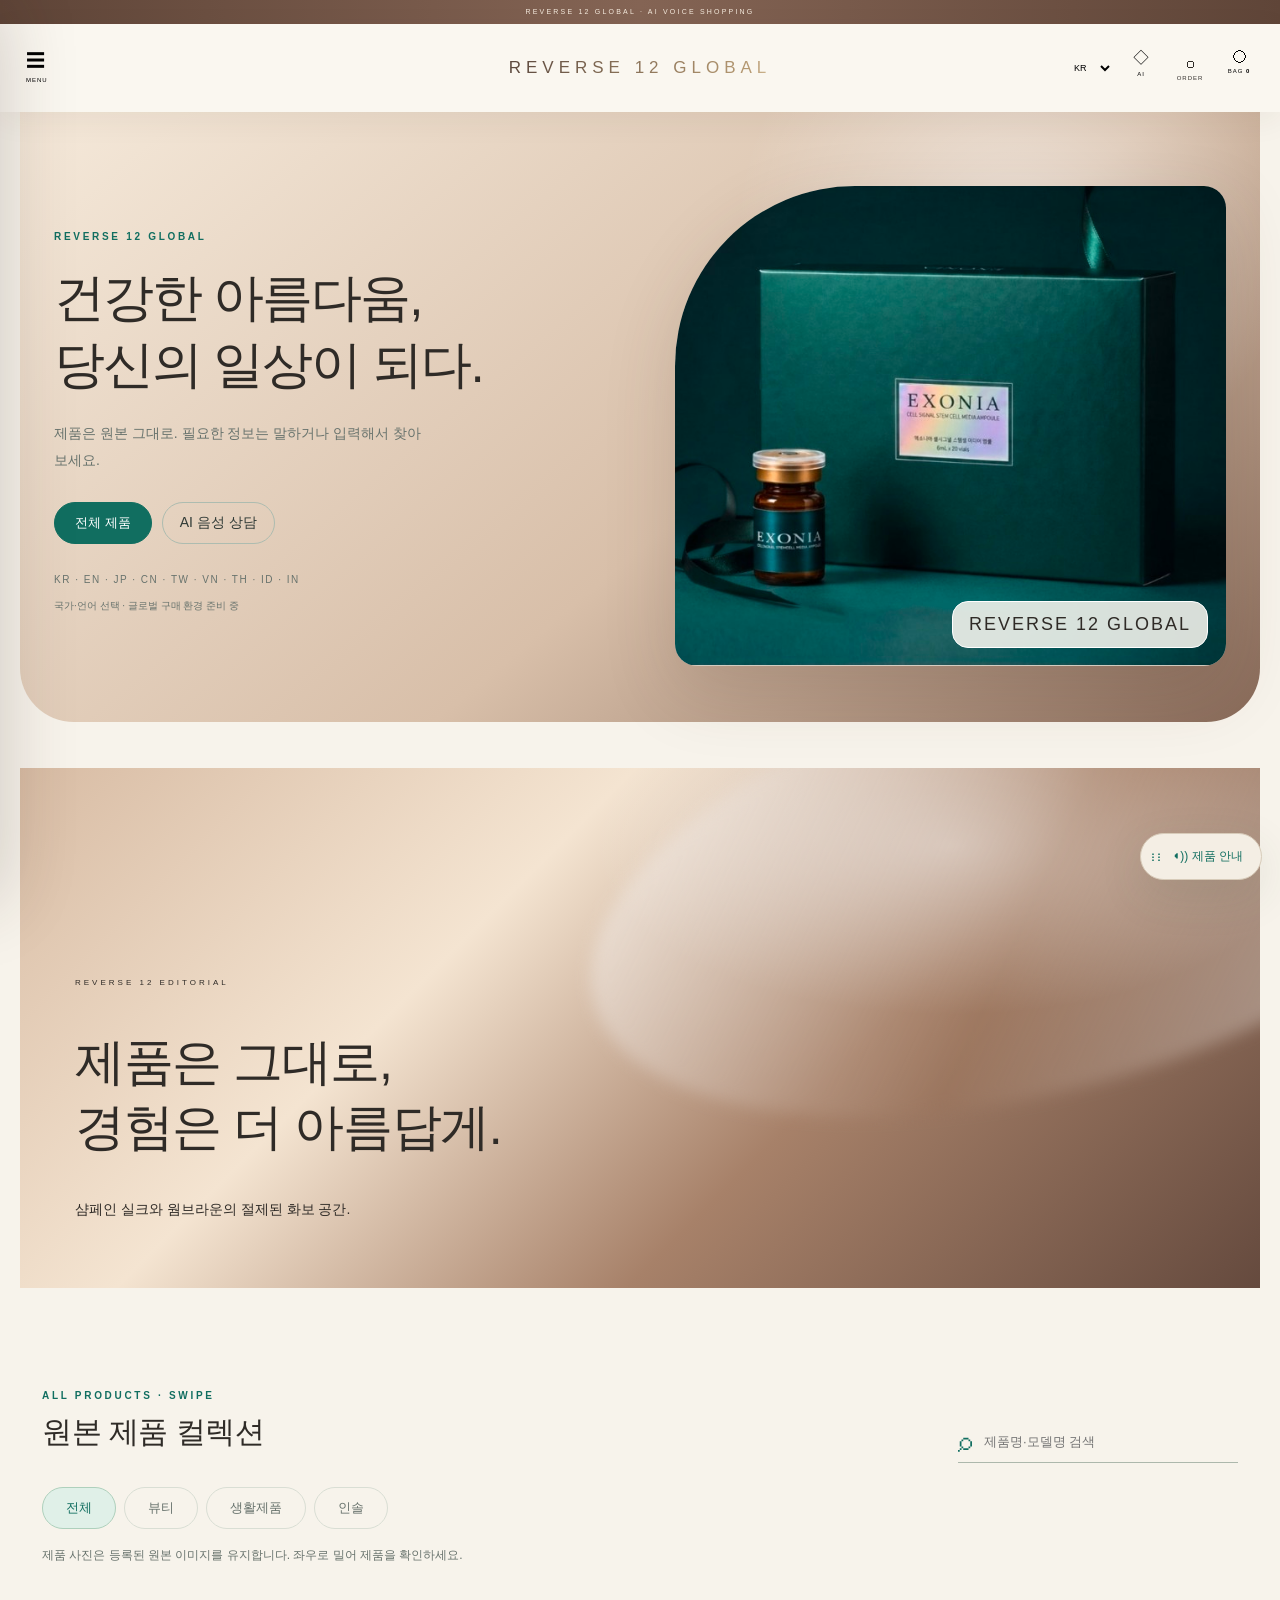
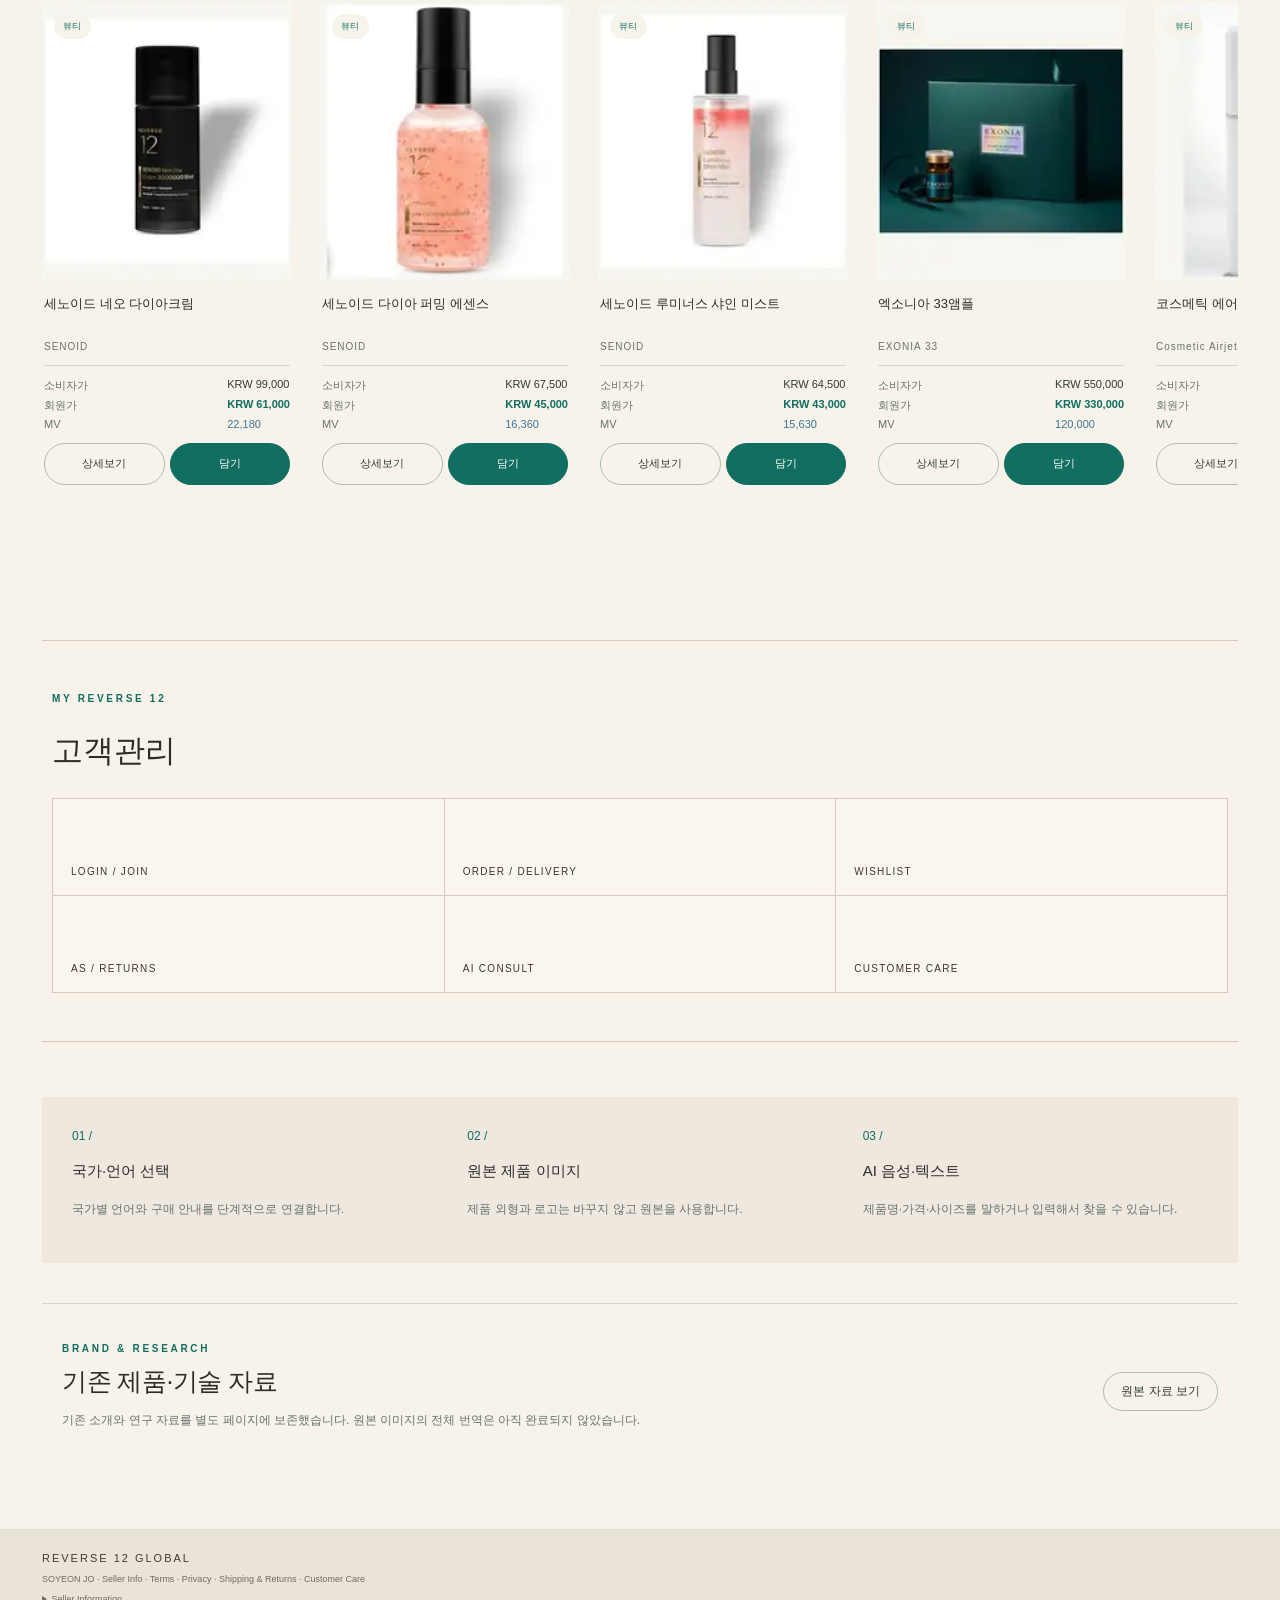
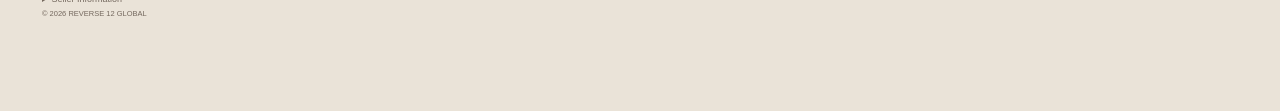
==== commit 3cc2f492: "Enable product detail pinch zoom script" ====
--- a/index.html
+++ b/index.html
@@ -4,7 +4,7 @@
 <meta charset="utf-8"><meta name="viewport" content="width=device-width,initial-scale=1,viewport-fit=cover">
 <meta name="theme-color" content="#725748"><meta name="description" content="REVERSE 12 GLOBAL 다국어 제품 컬렉션 · AI 음성 제품 안내">
 <title>REVERSE 12 GLOBAL</title>
-<link rel="stylesheet" href="store.css?v=20260915-1"><link rel="stylesheet" href="luxury.css?v=20260916-4"><script src="store-i18n.js?v=20260915-1" defer></script><script src="store.js?v=20260915-1" defer></script>
+<link rel="stylesheet" href="store.css?v=20260915-1"><link rel="stylesheet" href="luxury.css?v=20260916-4"><script src="store-i18n.js?v=20260915-1" defer></script><script src="store.js?v=20260915-1" defer></script><script src="zoom.js?v=20260916-1" defer></script>
 </head><body>
 <a class="skip" href="#products" data-t="skip">제품으로 이동</a>
 <div class="brown-ribbon">REVERSE 12 GLOBAL · AI VOICE SHOPPING</div>
--- a/luxury.css
+++ b/luxury.css
@@ -1 +1 @@
-:root{--lux-paper:#f7f3eb;--lux-ink:#2f2b27;--lux-line:#ddd5ca;--lux-gold:#aa936d;--lux-glass:#fbf8f2e8}body{background:var(--lux-paper);color:var(--lux-ink)}.topbar{min-height:86px;padding:18px max(24px,calc((100vw - 1240px)/2));background:#f7f3ebed;border-bottom:0}.brand{gap:14px}.brand .mark{width:30px;height:30px;border-radius:50%}.brand>span{font-size:14px;font-weight:500;letter-spacing:2.5px}.reverse{width:112px;height:40px}.head-actions select,.pill{background:#fbf8f2;border-color:var(--lux-line)}.hero{max-width:1240px;min-height:610px;padding:70px 34px 52px;gap:70px;background:linear-gradient(140deg,#f8f4ec 0%,#eee7dc 55%,#e5ece8 100%);border-radius:0 0 54px 54px}.hero h1{font-family:Arial,'Noto Sans KR',sans-serif;font-weight:500;font-size:clamp(34px,4vw,56px);letter-spacing:-2px}.hero-photo{border-radius:180px 22px 22px 22px;box-shadow:0 24px 70px #5f51401b;background:#eee9df}.hero-photo svg{display:block;width:100%;height:100%}.glass-label{background:#fbf8f2dc;border-color:#fff}.collection{max-width:1240px;padding-top:52px}.section-top h2{font-size:30px}.filters{gap:12px}.filters button{background:#fbf8f2;border-color:var(--lux-line)}.grid{display:flex;overflow-x:auto;gap:28px;padding:14px 4px 30px;scroll-snap-type:x mandatory;scrollbar-width:thin}.card{flex:0 0 250px;scroll-snap-align:start;background:transparent;border:0;border-radius:0;overflow:visible}.photo-btn{border:0;background:transparent}.product-photo{background-color:transparent;border:0;border-radius:0;background-size:500% 400%;box-shadow:none}.photo-btn .category{background:#f7f3ebdc}.card-body{padding:14px 2px}.card h3{font-size:14px}.prices{border-top:1px solid var(--lux-line);padding-top:12px}.card-buttons .outline,.card-buttons .primary{border-radius:2px}.service-strip{background:#eee8de;border:0;border-radius:0;gap:50px}.assistant-dock{background:#f4eee4;border-color:#d7cbb9}.archive{border-top:1px solid var(--lux-line)}footer{background:#eae3d8}.product-photo{image-rendering:auto}@media(max-width:700px){.topbar{min-height:112px;padding:14px 16px}.brand{width:auto}.reverse{width:88px}.hero{min-height:auto;padding:38px 20px 30px;border-radius:0 0 36px 36px}.hero h1{font-size:32px}.hero-photo{max-height:250px;border-radius:100px 18px 18px 18px}.collection{padding:32px 16px}.grid{gap:18px;margin-left:-2px;margin-right:-16px;padding-right:22px}.card{flex-basis:205px}.product-photo{aspect-ratio:200/222}.service-strip{margin-top:10px}.assistant-dock{bottom:14px}}+:root{--lux-paper:#f7f3eb;--lux-ink:#2f2b27;--lux-line:#ddd5ca;--lux-gold:#aa936d;--brown:#725748;--cream:#fbf8f2}body{background:var(--lux-paper);color:var(--lux-ink)}.brown-ribbon{height:24px;background:linear-gradient(90deg,#5f4538,#846454,#5f4538);color:#f6ecdf;text-align:center;font-size:7px;letter-spacing:2.2px;line-height:24px}.reverse-head{min-height:88px;display:grid;grid-template-columns:1fr auto 1fr;align-items:center;padding:14px max(18px,calc((100vw - 1240px)/2));background:#faf7f1f2;border:0;box-shadow:0 8px 30px #3e2d2210}.reverse-menu{justify-self:start;border:0;background:transparent;display:flex;flex-direction:column;gap:3px;align-items:flex-start;font-size:19px}.reverse-menu small,.reverse-tools small{font-size:6px;letter-spacing:1px}.reverse-home{justify-self:center}.reverse-home span{font-size:17px;letter-spacing:5px;font-weight:500;background:linear-gradient(100deg,#5c493e,#b69a72 42%,#fff0cf 52%,#8d7156 65%,#59463b);background-size:220% 100%;-webkit-background-clip:text;background-clip:text;color:transparent;animation:shine 8s ease-in-out infinite}@keyframes shine{0%,60%,100%{background-position:100%}78%{background-position:0}}.reverse-tools{justify-self:end;display:flex;align-items:center;gap:7px}.reverse-tools select{border:0;background:transparent;font-size:9px;width:43px}.reverse-tools button,.reverse-tools a{border:0;background:transparent;min-width:42px;display:flex;flex-direction:column;align-items:center;gap:2px;font-size:16px}.reverse-tools b{font-size:6px}.reverse-drawer{position:fixed;z-index:120;left:0;top:0;width:min(410px,90vw);height:100dvh;padding:72px 38px 30px;background:#f4ece2f8;backdrop-filter:blur(20px);box-shadow:24px 0 70px #35251c33;transform:translateX(-105%);transition:.3s;display:flex;flex-direction:column}.reverse-drawer.open{transform:none}.reverse-drawer>a,.reverse-drawer>button:not(#reverseMenuClose){border:0;border-bottom:1px solid #d9cabd;background:transparent;color:#332a25;text-align:left;padding:18px 0;font-size:12px;letter-spacing:2px}.reverse-drawer #reverseMenuClose{position:absolute;right:20px;top:16px;border:0;background:transparent;font-size:30px}.hero{max-width:1240px;min-height:610px;padding:70px 34px 52px;gap:70px;background:radial-gradient(circle at 80% 20%,#fff8,transparent 25%),linear-gradient(140deg,#f5e9da,#d8bfa9 58%,#886a59);border-radius:0 0 54px 54px}.hero h1{font-family:Arial,'Noto Sans KR',sans-serif;font-weight:500;font-size:clamp(34px,4vw,56px);letter-spacing:-2px}.hero-photo{border-radius:180px 22px 22px 22px;box-shadow:0 24px 70px #4c34282b;background:#eee0d2}.hero-photo svg{display:block;width:100%;height:100%}.glass-label{background:#fbf8f2dc;border-color:#fff}.reverse-editorial{max-width:1240px;min-height:520px;margin:46px auto;padding:55px;display:flex;align-items:flex-end;background:radial-gradient(ellipse at 75% 15%,#fff9,transparent 27%),linear-gradient(135deg,#d8bca4,#f4e4d1 35%,#a78169 64%,#654a3e);position:relative;overflow:hidden}.reverse-editorial:after{content:"";position:absolute;width:75%;height:80%;right:-20%;top:-18%;border-radius:50%;background:linear-gradient(130deg,#fff8,#9c72563d,#fff8);transform:rotate(-15deg);filter:blur(8px)}.reverse-editorial>div{position:relative;z-index:1}.reverse-editorial span{font-size:8px;letter-spacing:3px}.reverse-editorial h2{font-size:clamp(30px,4vw,50px);font-weight:500;line-height:1.3;letter-spacing:-1.4px}.collection{max-width:1240px;padding-top:52px}.section-top h2{font-size:30px}.grid{display:flex;overflow-x:auto;gap:28px;padding:14px 4px 30px;scroll-snap-type:x mandatory;scrollbar-width:thin}.card{flex:0 0 250px;scroll-snap-align:start;background:transparent;border:0;border-radius:0;overflow:visible}.photo-btn{border:0;background:transparent}.product-photo{background-color:transparent;border:0;border-radius:0;background-size:500% 400%;box-shadow:none}.card-body{padding:14px 2px}.prices{border-top:1px solid var(--lux-line);padding-top:12px}.reverse-customer{max-width:1196px;margin:55px auto;padding:48px 10px;border-top:1px solid #d8c9bb;border-bottom:1px solid #d8c9bb}.reverse-customer h2{font-size:31px;font-weight:500}.reverse-customer>div{display:grid;grid-template-columns:repeat(3,1fr);gap:1px;background:#d8c9bb;border:1px solid #d8c9bb}.reverse-customer a,.reverse-customer button{border:0;background:#faf6ef;min-height:96px;padding:18px;display:flex;align-items:flex-end;text-align:left;font-size:10px;letter-spacing:1.3px;color:#40352f}.service-strip{background:#eee8de;border:0;border-radius:0;gap:50px}.assistant-dock{background:#f4eee4;border-color:#d7cbb9}.archive{border-top:1px solid var(--lux-line)}.reverse-footer{padding:20px max(20px,calc((100vw - 1196px)/2)) 90px;background:#eae3d8;font-size:9px;line-height:1.6;color:#75695f}.reverse-footer>div{font-size:11px;letter-spacing:2px;color:#443a34}.reverse-footer p{margin:5px 0}.reverse-footer summary{cursor:pointer}@media(max-width:700px){.brown-ribbon{height:20px;line-height:20px;font-size:6px}.reverse-head{min-height:74px;grid-template-columns:48px 1fr auto;padding:10px 10px}.reverse-home span{font-size:12px;letter-spacing:2.8px;white-space:nowrap}.reverse-tools{gap:0}.reverse-tools button,.reverse-tools a{min-width:34px;font-size:14px}.reverse-tools select{width:35px;font-size:8px;padding:0}.reverse-menu{font-size:17px}.hero{min-height:auto;padding:38px 20px 30px;border-radius:0 0 36px 36px}.hero h1{font-size:32px}.hero-photo{max-height:250px;border-radius:100px 18px 18px 18px}.reverse-editorial{min-height:65dvh;margin:24px 12px;padding:32px 22px}.reverse-editorial h2{font-size:32px}.collection{padding:32px 16px}.grid{gap:18px;margin-left:-2px;margin-right:-16px;padding-right:22px}.card{flex-basis:205px}.product-photo{aspect-ratio:200/222}.reverse-customer{margin:38px 16px;padding:35px 0}.reverse-customer>div{grid-template-columns:1fr 1fr}.reverse-customer a,.reverse-customer button{min-height:78px;font-size:8px;padding:13px}.service-strip{margin-top:10px}.assistant-dock{bottom:14px}}@media(prefers-reduced-motion:reduce){.reverse-home span{animation:none}.reverse-drawer{transition:none}}
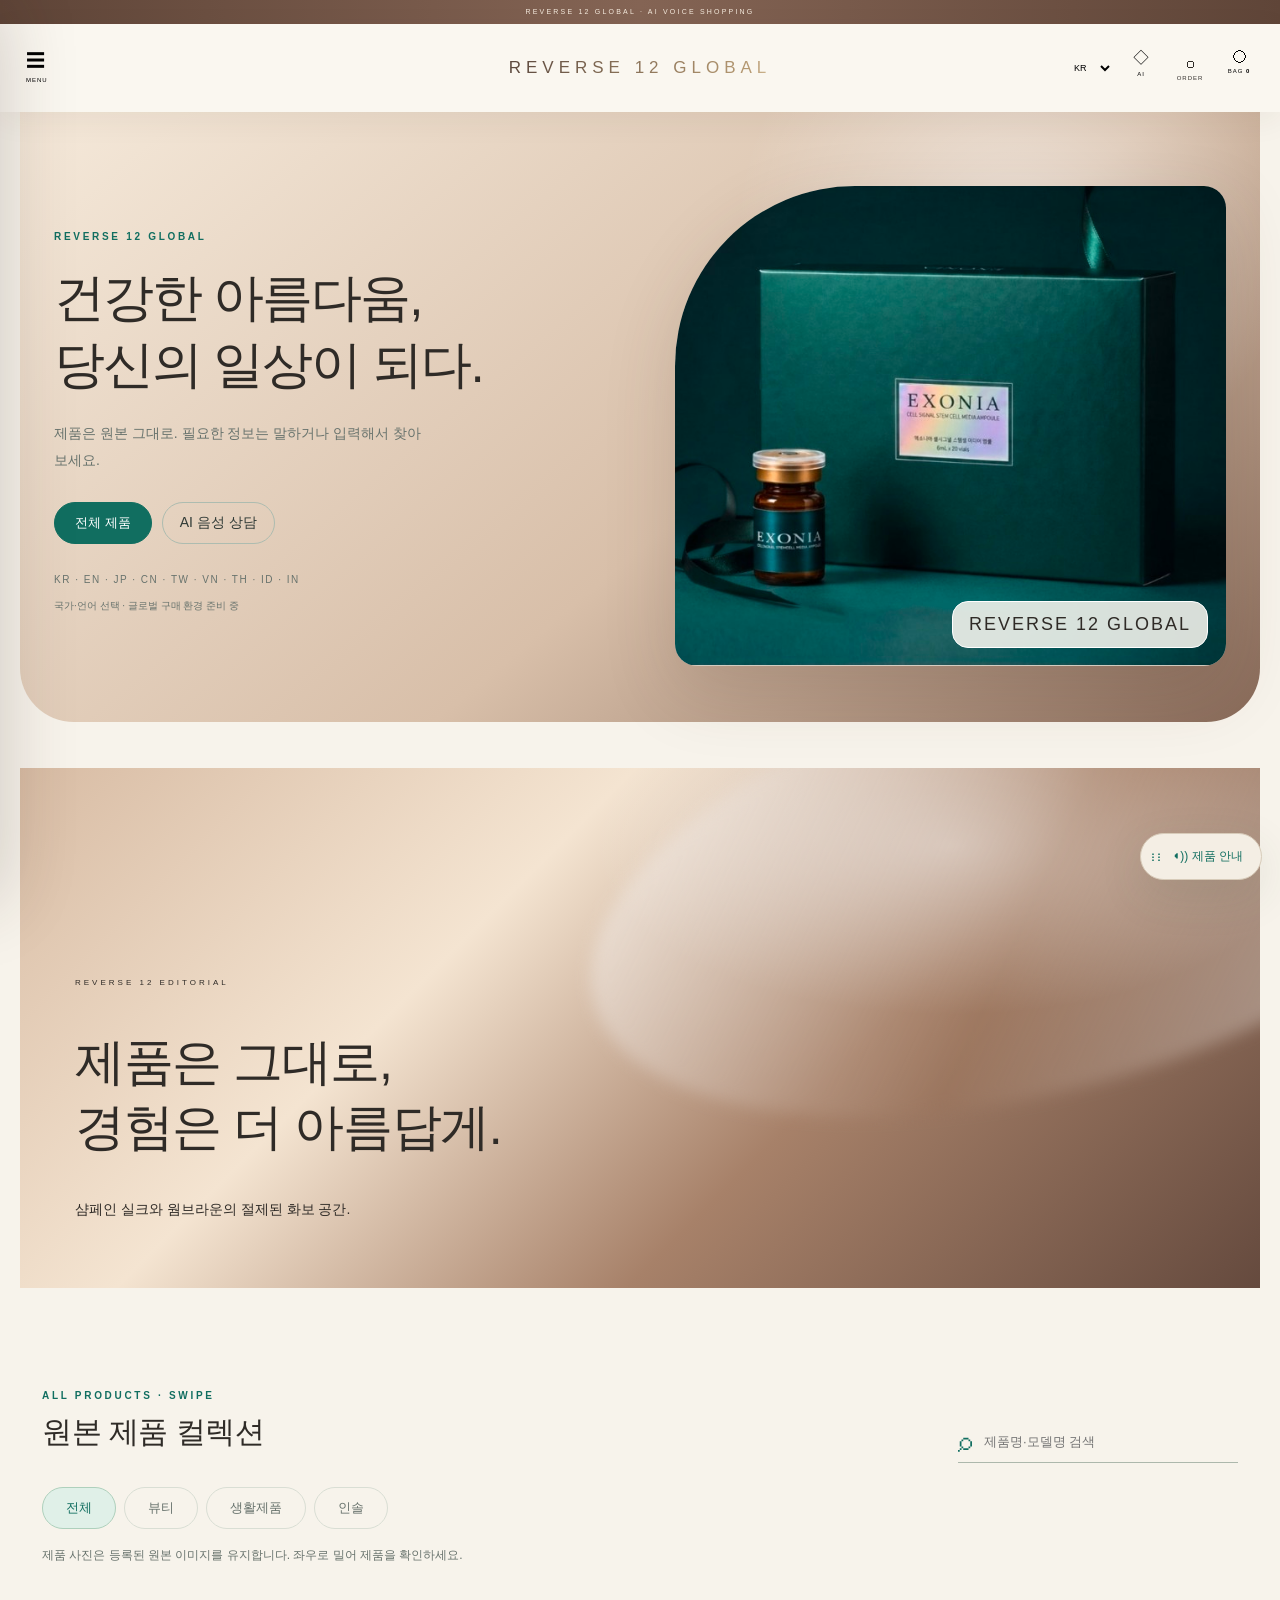
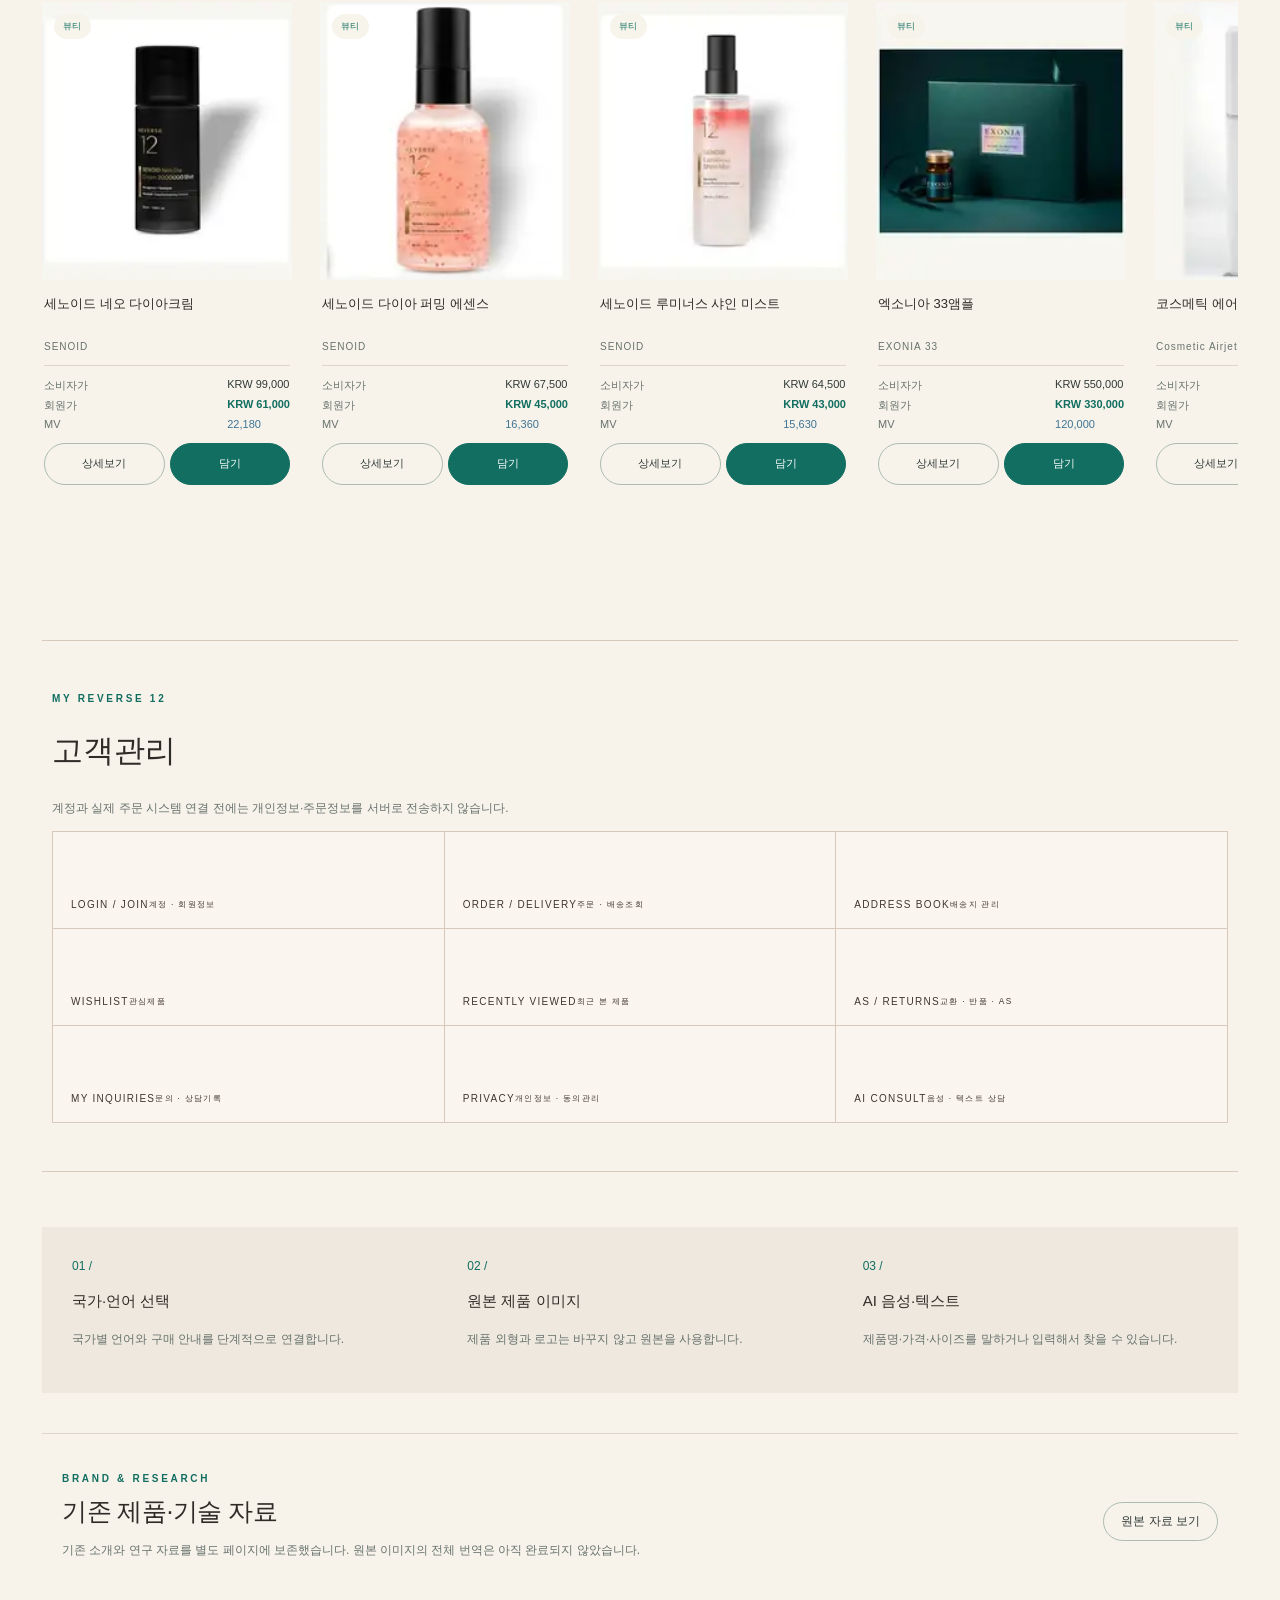
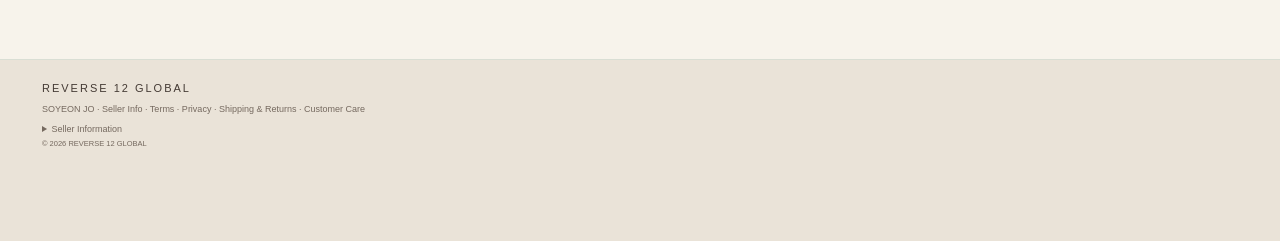
==== commit 32b3fbdc: "Expand MY REVERSE12 customer management sections" ====
--- a/index.html
+++ b/index.html
@@ -1,27 +1,8 @@
 <!doctype html>
-<html lang="ko">
-<head>
-<meta charset="utf-8"><meta name="viewport" content="width=device-width,initial-scale=1,viewport-fit=cover">
-<meta name="theme-color" content="#725748"><meta name="description" content="REVERSE 12 GLOBAL 다국어 제품 컬렉션 · AI 음성 제품 안내">
-<title>REVERSE 12 GLOBAL</title>
-<link rel="stylesheet" href="store.css?v=20260915-1"><link rel="stylesheet" href="luxury.css?v=20260916-4"><script src="store-i18n.js?v=20260915-1" defer></script><script src="store.js?v=20260915-1" defer></script><script src="zoom.js?v=20260916-1" defer></script>
-</head><body>
-<a class="skip" href="#products" data-t="skip">제품으로 이동</a>
-<div class="brown-ribbon">REVERSE 12 GLOBAL · AI VOICE SHOPPING</div>
-<header class="topbar reverse-head"><button class="reverse-menu" id="reverseMenuOpen" type="button" aria-label="목차">☰<small>MENU</small></button><a class="reverse-home" href="#home" aria-label="REVERSE 12 GLOBAL HOME"><span>REVERSE 12 GLOBAL</span></a><div class="reverse-tools"><label><span class="sr" data-t="language">언어</span><select id="language"><option value="ko">KR</option><option value="en">EN</option><option value="ja">JP</option><option value="zh">CN</option><option value="tw">TW</option><option value="id">ID</option><option value="hi">IN</option></select></label><button id="reverseAI" type="button">◇<small>AI</small></button><a href="#customer">▢<small>ORDER</small></a><button id="cartOpen" aria-controls="cartDialog">◯<small>BAG <b id="cartCount">0</b></small></button></div></header>
-<nav id="reverseMenu" class="reverse-drawer" aria-label="목차"><button id="reverseMenuClose" type="button">×</button><a href="#home">HOME</a><a href="#products">PRODUCTS</a><a href="#editorial">REVERSE STORIES</a><a href="#customer">MY REVERSE 12</a><button id="drawerAI" type="button">AI CONSULT</button><a href="#service">CUSTOMER CARE</a><a href="#legal">LEGAL & PRIVACY</a></nav>
-<main id="home">
-<section class="hero"><div class="hero-copy"><span class="eyebrow">REVERSE 12 GLOBAL</span><h1>건강한 아름다움,<br>당신의 일상이 되다.</h1><p>제품은 원본 그대로. 필요한 정보는 말하거나 입력해서 찾아보세요.</p><div class="hero-actions"><a class="primary" href="#products">전체 제품</a><button class="outline" id="heroHelp">AI 음성 상담</button></div><div class="hero-note"><span>KR · EN · JP · CN · TW · VN · TH · ID · IN</span><p>국가·언어 선택 · 글로벌 구매 환경 준비 중</p></div></div><div class="hero-photo"><svg viewBox="46 0 758 571" preserveAspectRatio="xMidYMid slice" role="img" aria-label="EXONIA original product photograph"><image href="assets/exonia-price.jpg" width="1536" height="571"/></svg><div class="glass-label"><span>REVERSE 12 GLOBAL</span><small>ORIGINAL PRODUCT</small></div></div></section>
-<section id="editorial" class="reverse-editorial"><div><span>REVERSE 12 EDITORIAL</span><h2>제품은 그대로,<br>경험은 더 아름답게.</h2><p>샴페인 실크와 웜브라운의 절제된 화보 공간.</p></div></section>
-<section class="collection" id="products"><div class="section-top"><div><span class="eyebrow">ALL PRODUCTS · SWIPE</span><h2>원본 제품 컬렉션</h2></div><label class="search"><span aria-hidden="true">⌕</span><input type="search" id="search" data-placeholder="search" autocomplete="off" aria-label="제품 검색"></label></div><div class="filters" role="group" aria-label="Product category"><button class="active" data-filter="all" data-t="all">전체</button><button data-filter="beauty" data-t="beauty">뷰티</button><button data-filter="device">생활제품</button><button data-filter="insole" data-t="insole">인솔</button></div><p class="micro">제품 사진은 등록된 원본 이미지를 유지합니다. 좌우로 밀어 제품을 확인하세요.</p><div id="productGrid" class="grid" aria-live="polite"></div><p id="empty" hidden data-t="noResults">검색 결과가 없습니다.</p></section>
-<section id="customer" class="reverse-customer"><span class="eyebrow">MY REVERSE 12</span><h2>고객관리</h2><div><a href="#">LOGIN / JOIN</a><a href="#">ORDER / DELIVERY</a><a href="#">WISHLIST</a><a href="#">AS / RETURNS</a><button id="customerAI" type="button">AI CONSULT</button><a href="#service">CUSTOMER CARE</a></div></section>
-<section id="service" class="service-strip"><div><span>01 /</span><h3>국가·언어 선택</h3><p>국가별 언어와 구매 안내를 단계적으로 연결합니다.</p></div><div><span>02 /</span><h3>원본 제품 이미지</h3><p>제품 외형과 로고는 바꾸지 않고 원본을 사용합니다.</p></div><div><span>03 /</span><h3>AI 음성·텍스트</h3><p>제품명·가격·사이즈를 말하거나 입력해서 찾을 수 있습니다.</p></div></section>
-<section class="archive"><div><span class="eyebrow">BRAND & RESEARCH</span><h2 data-t="archiveTitle">기존 제품·기술 자료</h2><p data-t="archiveNote">기존 소개와 연구 자료를 별도 페이지에 보존했습니다.</p></div><a href="research.html?lang=ko" id="researchLink" class="outline" data-t="archive">원본 자료 보기</a></section></main>
-<footer id="legal" class="reverse-footer"><div>REVERSE 12 GLOBAL</div><p>SOYEON JO · Seller Info · Terms · Privacy · Shipping & Returns · Customer Care</p><details><summary>Seller Information</summary><p>조소연AROMA · 조소연 · 507-28-01260 · 부산광역시 기장군 정관읍 가동1길 7-6, 1층</p><p>통신판매·고객센터·배송 및 반품 정보 확인 중. 실제 결제 연결 전에는 주문 완료로 처리하지 않습니다.</p></details><small>© 2026 REVERSE 12 GLOBAL</small></footer>
-<div id="toast" role="status" aria-live="polite"></div>
-<dialog id="productDialog" class="modal"><button class="close" data-close="productDialog" aria-label="Close">×</button><div id="productDetail"></div></dialog>
-<dialog id="cartDialog" class="modal cart-modal"><button class="close" data-close="cartDialog" aria-label="Close">×</button><h2 data-t="cart">장바구니</h2><p class="micro" data-t="localOnly">이 기기에만 저장됩니다. 판매자에게 전송된 주문이 아닙니다.</p><div class="country-row"><label><span data-t="country">배송 국가</span><select id="country"><option value="KR">대한민국 · Korea</option><option value="US">United States</option><option value="JP">日本</option><option value="CN">中国</option><option value="TW">台灣</option><option value="ID">Indonesia</option><option value="IN">भारत · India</option><option value="OTHER">Other</option></select></label></div><div id="cartLines"></div><div class="total"><span data-t="subtotal">상품 금액</span><strong id="cartTotal"></strong></div><p class="micro" data-t="shippingPending">배송비·관세·세금·현지통화 환산은 미확정입니다.</p><button class="primary wide" id="draftSave" data-t="saveDraft">주문 초안 저장</button><button class="outline wide" disabled data-t="paymentPending">실제 결제 연결 준비 중</button></dialog>
-<div id="assistantDock" class="assistant-dock"><button id="dragHandle" class="drag-handle" aria-label="Move assistant">⋮⋮</button><button id="assistantOpen" aria-controls="assistantDialog"><span aria-hidden="true">◖))</span> <span data-t="help">AI 상담</span></button></div>
-<dialog id="assistantDialog" class="modal assistant-modal"><button class="close" data-close="assistantDialog" aria-label="Close">×</button><h2 data-t="helperTitle">AI 제품 도우미</h2><p class="micro" data-t="helperMode">기본 자료 안내 모드</p><div id="messages" class="messages" role="log" aria-live="polite"></div><form id="chatForm"><label class="sr" for="question" data-t="question">질문 입력</label><input id="question" maxlength="500" autocomplete="off" data-placeholder="question"><button class="primary" data-t="send">보내기</button></form><div class="voice-tools"><button id="mic" class="outline" data-t="mic">마이크 연결</button><button id="speakLast" class="outline" data-t="read">답변 듣기</button><button id="stopVoice" class="outline" data-t="stop">음성 중지</button></div><label class="repeat"><input type="checkbox" id="continuous"><span data-t="continuous">연속 음성대화</span></label><p class="micro" id="voiceStatus" role="status" data-t="voiceNotice">마이크 사용은 허용 후 시작됩니다.</p></dialog>
-<script>document.addEventListener('DOMContentLoaded',()=>{const d=document.getElementById('reverseMenu');const close=()=>d.classList.remove('open');document.getElementById('reverseMenuOpen')?.addEventListener('click',()=>d.classList.add('open'));document.getElementById('reverseMenuClose')?.addEventListener('click',close);d?.querySelectorAll('a').forEach(a=>a.addEventListener('click',close));['reverseAI','drawerAI','customerAI'].forEach(id=>document.getElementById(id)?.addEventListener('click',()=>document.getElementById('assistantOpen')?.click()));});</script>
-</body></html>+<html lang="ko"><head><meta charset="utf-8"><meta name="viewport" content="width=device-width,initial-scale=1,viewport-fit=cover"><meta name="theme-color" content="#725748"><meta name="description" content="REVERSE 12 GLOBAL 다국어 제품 컬렉션 · AI 음성 제품 안내"><title>REVERSE 12 GLOBAL</title><link rel="stylesheet" href="store.css?v=20260915-1"><link rel="stylesheet" href="luxury.css?v=20260916-4"><script src="store-i18n.js?v=20260915-1" defer></script><script src="store.js?v=20260915-1" defer></script><script src="zoom.js?v=20260916-1" defer></script></head><body>
+<a class="skip" href="#products" data-t="skip">제품으로 이동</a><div class="brown-ribbon">REVERSE 12 GLOBAL · AI VOICE SHOPPING</div><header class="topbar reverse-head"><button class="reverse-menu" id="reverseMenuOpen" type="button" aria-label="목차">☰<small>MENU</small></button><a class="reverse-home" href="#home" aria-label="REVERSE 12 GLOBAL HOME"><span>REVERSE 12 GLOBAL</span></a><div class="reverse-tools"><label><span class="sr" data-t="language">언어</span><select id="language"><option value="ko">KR</option><option value="en">EN</option><option value="ja">JP</option><option value="zh">CN</option><option value="tw">TW</option><option value="id">ID</option><option value="hi">IN</option></select></label><button id="reverseAI" type="button">◇<small>AI</small></button><a href="#customer">▢<small>ORDER</small></a><button id="cartOpen" aria-controls="cartDialog">◯<small>BAG <b id="cartCount">0</b></small></button></div></header><nav id="reverseMenu" class="reverse-drawer" aria-label="목차"><button id="reverseMenuClose" type="button">×</button><a href="#home">HOME</a><a href="#products">PRODUCTS</a><a href="#editorial">REVERSE STORIES</a><a href="#customer">MY REVERSE 12</a><button id="drawerAI" type="button">AI CONSULT</button><a href="#service">CUSTOMER CARE</a><a href="#legal">LEGAL & PRIVACY</a></nav>
+<main id="home"><section class="hero"><div class="hero-copy"><span class="eyebrow">REVERSE 12 GLOBAL</span><h1>건강한 아름다움,<br>당신의 일상이 되다.</h1><p>제품은 원본 그대로. 필요한 정보는 말하거나 입력해서 찾아보세요.</p><div class="hero-actions"><a class="primary" href="#products">전체 제품</a><button class="outline" id="heroHelp">AI 음성 상담</button></div><div class="hero-note"><span>KR · EN · JP · CN · TW · VN · TH · ID · IN</span><p>국가·언어 선택 · 글로벌 구매 환경 준비 중</p></div></div><div class="hero-photo"><svg viewBox="46 0 758 571" preserveAspectRatio="xMidYMid slice" role="img" aria-label="EXONIA original product photograph"><image href="assets/exonia-price.jpg" width="1536" height="571"/></svg><div class="glass-label"><span>REVERSE 12 GLOBAL</span><small>ORIGINAL PRODUCT</small></div></div></section><section id="editorial" class="reverse-editorial"><div><span>REVERSE 12 EDITORIAL</span><h2>제품은 그대로,<br>경험은 더 아름답게.</h2><p>샴페인 실크와 웜브라운의 절제된 화보 공간.</p></div></section><section class="collection" id="products"><div class="section-top"><div><span class="eyebrow">ALL PRODUCTS · SWIPE</span><h2>원본 제품 컬렉션</h2></div><label class="search"><span aria-hidden="true">⌕</span><input type="search" id="search" data-placeholder="search" autocomplete="off" aria-label="제품 검색"></label></div><div class="filters" role="group"><button class="active" data-filter="all" data-t="all">전체</button><button data-filter="beauty" data-t="beauty">뷰티</button><button data-filter="device">생활제품</button><button data-filter="insole" data-t="insole">인솔</button></div><p class="micro">제품 사진은 등록된 원본 이미지를 유지합니다. 좌우로 밀어 제품을 확인하세요.</p><div id="productGrid" class="grid" aria-live="polite"></div><p id="empty" hidden data-t="noResults">검색 결과가 없습니다.</p></section>
+<section id="customer" class="reverse-customer"><span class="eyebrow">MY REVERSE 12</span><h2>고객관리</h2><p class="micro">계정과 실제 주문 시스템 연결 전에는 개인정보·주문정보를 서버로 전송하지 않습니다.</p><div class="customer-grid"><button data-customer-panel="account">LOGIN / JOIN<small>계정 · 회원정보</small></button><button data-customer-panel="orders">ORDER / DELIVERY<small>주문 · 배송조회</small></button><button data-customer-panel="address">ADDRESS BOOK<small>배송지 관리</small></button><button data-customer-panel="wishlist">WISHLIST<small>관심제품</small></button><button data-customer-panel="recent">RECENTLY VIEWED<small>최근 본 제품</small></button><button data-customer-panel="returns">AS / RETURNS<small>교환 · 반품 · AS</small></button><button data-customer-panel="inquiry">MY INQUIRIES<small>문의 · 상담기록</small></button><button data-customer-panel="privacy">PRIVACY<small>개인정보 · 동의관리</small></button><button id="customerAI" type="button">AI CONSULT<small>음성 · 텍스트 상담</small></button></div><div id="customerPanel" class="customer-panel" hidden><button id="customerPanelClose" type="button" aria-label="닫기">×</button><h3 id="customerPanelTitle"></h3><p id="customerPanelText"></p><div class="customer-actions"><button id="customerAskAI" class="primary" type="button">AI에게 질문</button><a class="outline" href="#products">제품 보기</a></div></div></section>
+<section id="service" class="service-strip"><div><span>01 /</span><h3>국가·언어 선택</h3><p>국가별 언어와 구매 안내를 단계적으로 연결합니다.</p></div><div><span>02 /</span><h3>원본 제품 이미지</h3><p>제품 외형과 로고는 바꾸지 않고 원본을 사용합니다.</p></div><div><span>03 /</span><h3>AI 음성·텍스트</h3><p>제품명·가격·사이즈를 말하거나 입력해서 찾을 수 있습니다.</p></div></section><section class="archive"><div><span class="eyebrow">BRAND & RESEARCH</span><h2 data-t="archiveTitle">기존 제품·기술 자료</h2><p data-t="archiveNote">기존 소개와 연구 자료를 별도 페이지에 보존했습니다.</p></div><a href="research.html?lang=ko" id="researchLink" class="outline" data-t="archive">원본 자료 보기</a></section></main>
+<footer id="legal" class="reverse-footer"><div>REVERSE 12 GLOBAL</div><p>SOYEON JO · Seller Info · Terms · Privacy · Shipping & Returns · Customer Care</p><details><summary>Seller Information</summary><p>조소연AROMA · 조소연 · 507-28-01260 · 부산광역시 기장군 정관읍 가동1길 7-6, 1층</p><p>통신판매·고객센터·배송 및 반품 정보 확인 중. 실제 결제 연결 전에는 주문 완료로 처리하지 않습니다.</p></details><small>© 2026 REVERSE 12 GLOBAL</small></footer><div id="toast" role="status" aria-live="polite"></div><dialog id="productDialog" class="modal"><button class="close" data-close="productDialog">×</button><div id="productDetail"></div></dialog><dialog id="cartDialog" class="modal cart-modal"><button class="close" data-close="cartDialog">×</button><h2 data-t="cart">장바구니</h2><p class="micro" data-t="localOnly">이 기기에만 저장됩니다. 판매자에게 전송된 주문이 아닙니다.</p><div class="country-row"><label><span data-t="country">배송 국가</span><select id="country"><option value="KR">대한민국 · Korea</option><option value="US">United States</option><option value="JP">日本</option><option value="CN">中国</option><option value="TW">台灣</option><option value="ID">Indonesia</option><option value="IN">भारत · India</option><option value="OTHER">Other</option></select></label></div><div id="cartLines"></div><div class="total"><span data-t="subtotal">상품 금액</span><strong id="cartTotal"></strong></div><button class="primary wide" id="draftSave" data-t="saveDraft">주문 초안 저장</button><button class="outline wide" disabled data-t="paymentPending">실제 결제 연결 준비 중</button></dialog><div id="assistantDock" class="assistant-dock"><button id="dragHandle" class="drag-handle">⋮⋮</button><button id="assistantOpen" aria-controls="assistantDialog">◖)) <span data-t="help">AI 상담</span></button></div><dialog id="assistantDialog" class="modal assistant-modal"><button class="close" data-close="assistantDialog">×</button><h2 data-t="helperTitle">AI 제품 도우미</h2><p class="micro">말하거나 입력하세요.</p><div id="messages" class="messages" role="log" aria-live="polite"></div><form id="chatForm"><input id="question" maxlength="500" autocomplete="off" data-placeholder="question"><button class="primary" data-t="send">보내기</button></form><div class="voice-tools"><button id="mic" class="outline" data-t="mic">마이크 연결</button><button id="speakLast" class="outline" data-t="read">답변 듣기</button><button id="stopVoice" class="outline" data-t="stop">음성 중지</button></div><label class="repeat"><input type="checkbox" id="continuous"><span data-t="continuous">연속 음성대화</span></label><p class="micro" id="voiceStatus" role="status" data-t="voiceNotice">마이크 사용은 허용 후 시작됩니다.</p></dialog>
+<script>document.addEventListener('DOMContentLoaded',()=>{const d=document.getElementById('reverseMenu');const close=()=>d.classList.remove('open');document.getElementById('reverseMenuOpen')?.addEventListener('click',()=>d.classList.add('open'));document.getElementById('reverseMenuClose')?.addEventListener('click',close);d?.querySelectorAll('a').forEach(a=>a.addEventListener('click',close));const ai=()=>document.getElementById('assistantOpen')?.click();['reverseAI','drawerAI','customerAI','customerAskAI'].forEach(id=>document.getElementById(id)?.addEventListener('click',ai));const info={account:['LOGIN / JOIN','이메일 또는 휴대폰 인증, 회원정보와 비밀번호 관리 영역입니다. 실제 인증 서비스 연결 후 활성화합니다.'],orders:['ORDER / DELIVERY','주문내역, 주문상태와 배송조회 영역입니다. 실제 주문 데이터 연결 후 표시합니다.'],address:['ADDRESS BOOK','기본 배송지와 추가 배송지를 관리하는 영역입니다.'],wishlist:['WISHLIST','관심 제품을 저장하고 다시 확인하는 영역입니다.'],recent:['RECENTLY VIEWED','최근 확인한 제품을 빠르게 다시 찾는 영역입니다.'],returns:['AS / RETURNS','교환·반품·AS 신청과 진행상태를 확인하는 영역입니다.'],inquiry:['MY INQUIRIES','AI 및 고객문의 상담기록을 확인하는 영역입니다.'],privacy:['PRIVACY','개인정보, 필수 약관 및 선택 마케팅 동의를 관리하는 영역입니다.']};const p=document.getElementById('customerPanel');document.querySelectorAll('[data-customer-panel]').forEach(b=>b.addEventListener('click',()=>{const x=info[b.dataset.customerPanel];document.getElementById('customerPanelTitle').textContent=x[0];document.getElementById('customerPanelText').textContent=x[1];p.hidden=false;p.scrollIntoView({behavior:'smooth',block:'center'});}));document.getElementById('customerPanelClose')?.addEventListener('click',()=>p.hidden=true);});</script></body></html>
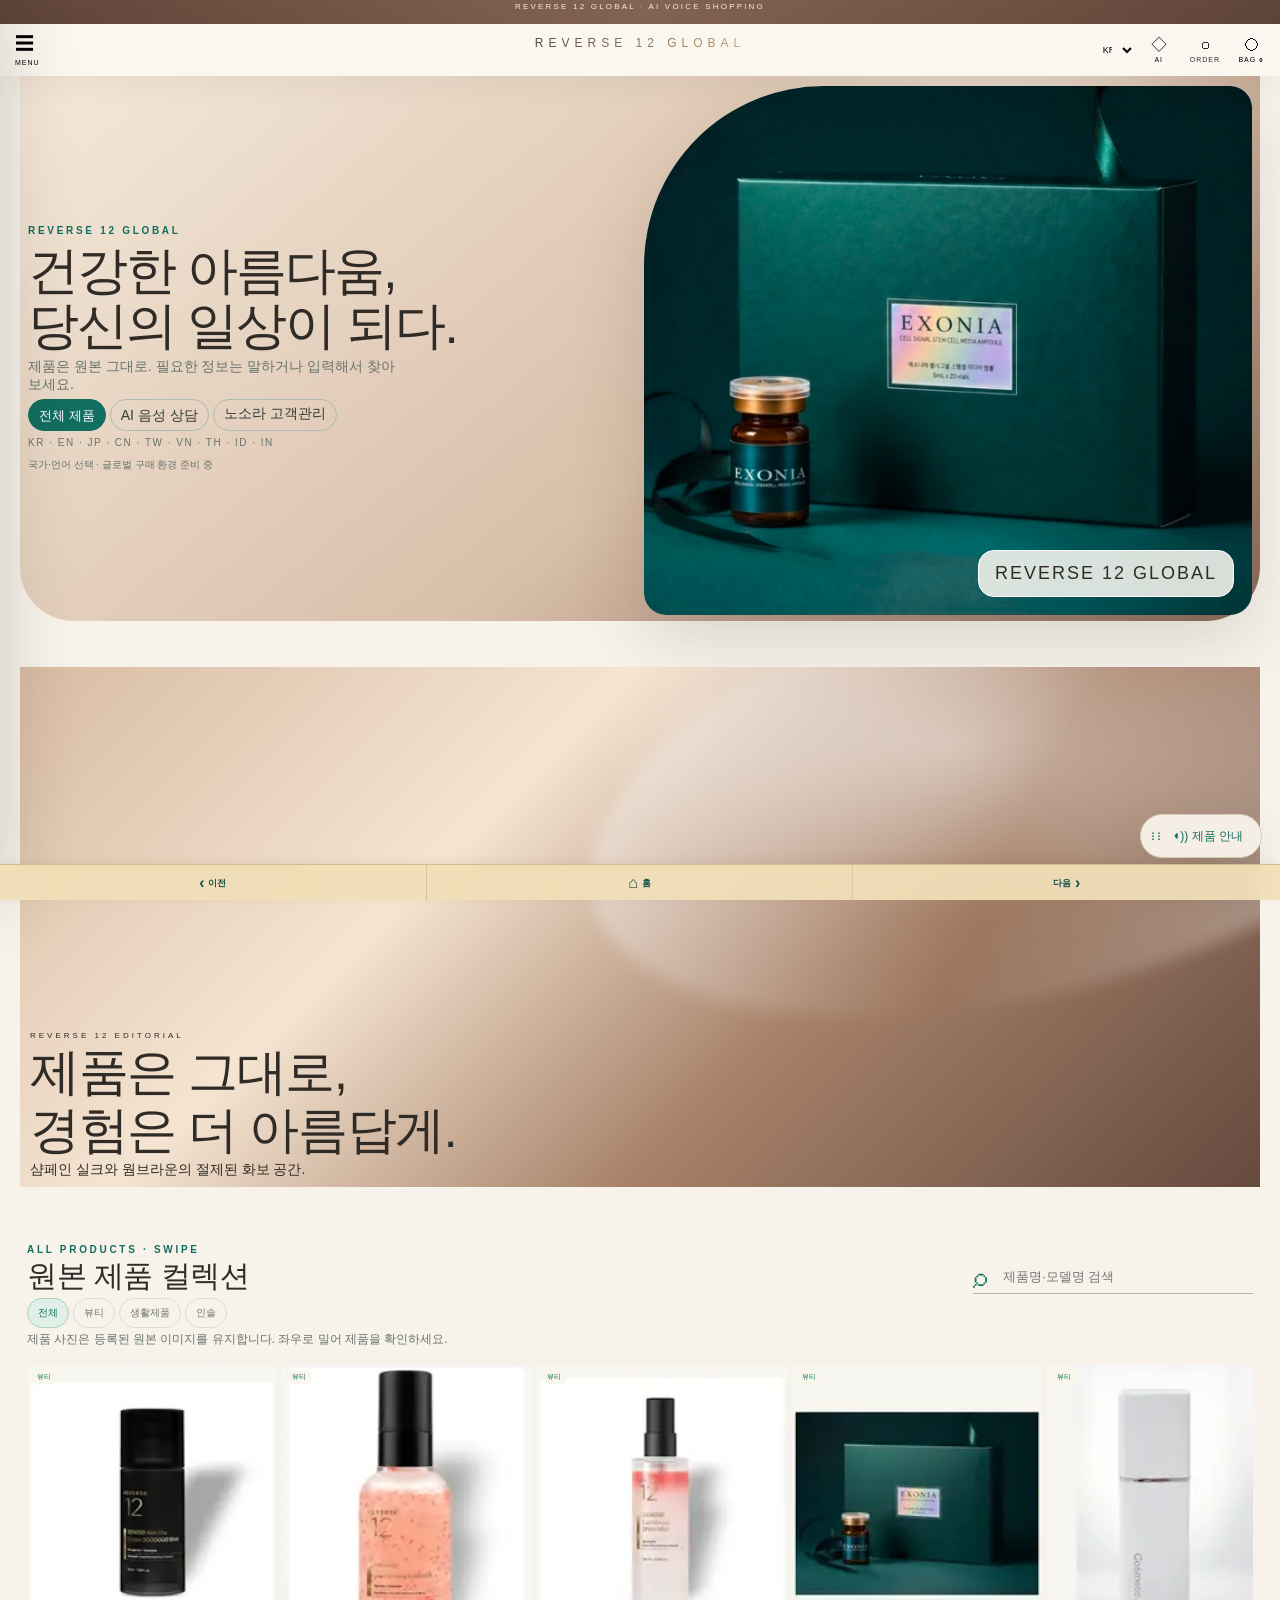
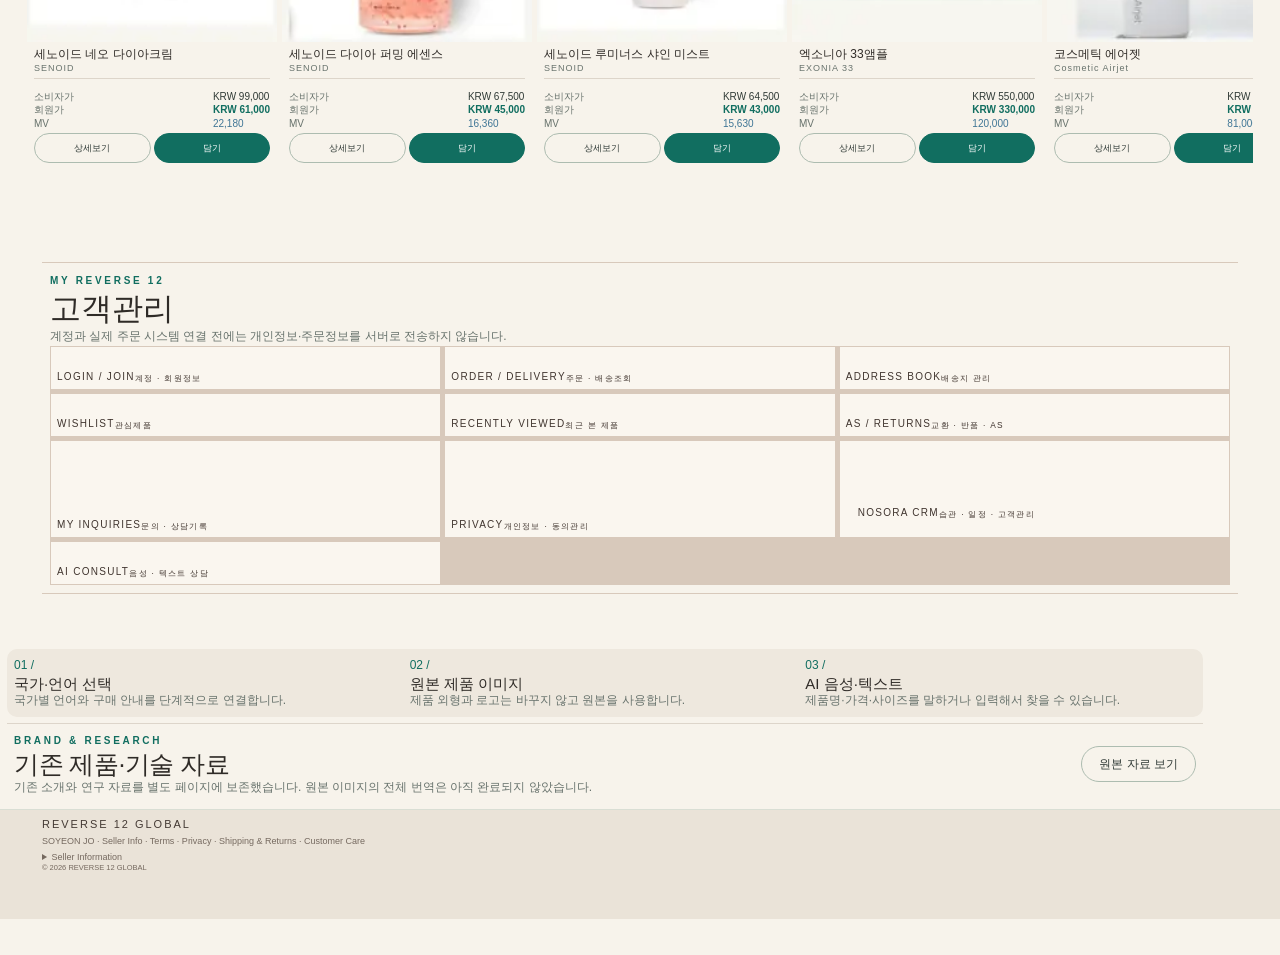
==== commit 7d60225b: "Integrate Nosora CRM and compact mobile navigation" ====
--- a/index.html
+++ b/index.html
@@ -1,8 +1,8 @@
 <!doctype html>
-<html lang="ko"><head><meta charset="utf-8"><meta name="viewport" content="width=device-width,initial-scale=1,viewport-fit=cover"><meta name="theme-color" content="#725748"><meta name="description" content="REVERSE 12 GLOBAL 다국어 제품 컬렉션 · AI 음성 제품 안내"><title>REVERSE 12 GLOBAL</title><link rel="stylesheet" href="store.css?v=20260915-1"><link rel="stylesheet" href="luxury.css?v=20260916-4"><script src="store-i18n.js?v=20260915-1" defer></script><script src="store.js?v=20260915-1" defer></script><script src="zoom.js?v=20260916-1" defer></script></head><body>
-<a class="skip" href="#products" data-t="skip">제품으로 이동</a><div class="brown-ribbon">REVERSE 12 GLOBAL · AI VOICE SHOPPING</div><header class="topbar reverse-head"><button class="reverse-menu" id="reverseMenuOpen" type="button" aria-label="목차">☰<small>MENU</small></button><a class="reverse-home" href="#home" aria-label="REVERSE 12 GLOBAL HOME"><span>REVERSE 12 GLOBAL</span></a><div class="reverse-tools"><label><span class="sr" data-t="language">언어</span><select id="language"><option value="ko">KR</option><option value="en">EN</option><option value="ja">JP</option><option value="zh">CN</option><option value="tw">TW</option><option value="id">ID</option><option value="hi">IN</option></select></label><button id="reverseAI" type="button">◇<small>AI</small></button><a href="#customer">▢<small>ORDER</small></a><button id="cartOpen" aria-controls="cartDialog">◯<small>BAG <b id="cartCount">0</b></small></button></div></header><nav id="reverseMenu" class="reverse-drawer" aria-label="목차"><button id="reverseMenuClose" type="button">×</button><a href="#home">HOME</a><a href="#products">PRODUCTS</a><a href="#editorial">REVERSE STORIES</a><a href="#customer">MY REVERSE 12</a><button id="drawerAI" type="button">AI CONSULT</button><a href="#service">CUSTOMER CARE</a><a href="#legal">LEGAL & PRIVACY</a></nav>
-<main id="home"><section class="hero"><div class="hero-copy"><span class="eyebrow">REVERSE 12 GLOBAL</span><h1>건강한 아름다움,<br>당신의 일상이 되다.</h1><p>제품은 원본 그대로. 필요한 정보는 말하거나 입력해서 찾아보세요.</p><div class="hero-actions"><a class="primary" href="#products">전체 제품</a><button class="outline" id="heroHelp">AI 음성 상담</button></div><div class="hero-note"><span>KR · EN · JP · CN · TW · VN · TH · ID · IN</span><p>국가·언어 선택 · 글로벌 구매 환경 준비 중</p></div></div><div class="hero-photo"><svg viewBox="46 0 758 571" preserveAspectRatio="xMidYMid slice" role="img" aria-label="EXONIA original product photograph"><image href="assets/exonia-price.jpg" width="1536" height="571"/></svg><div class="glass-label"><span>REVERSE 12 GLOBAL</span><small>ORIGINAL PRODUCT</small></div></div></section><section id="editorial" class="reverse-editorial"><div><span>REVERSE 12 EDITORIAL</span><h2>제품은 그대로,<br>경험은 더 아름답게.</h2><p>샴페인 실크와 웜브라운의 절제된 화보 공간.</p></div></section><section class="collection" id="products"><div class="section-top"><div><span class="eyebrow">ALL PRODUCTS · SWIPE</span><h2>원본 제품 컬렉션</h2></div><label class="search"><span aria-hidden="true">⌕</span><input type="search" id="search" data-placeholder="search" autocomplete="off" aria-label="제품 검색"></label></div><div class="filters" role="group"><button class="active" data-filter="all" data-t="all">전체</button><button data-filter="beauty" data-t="beauty">뷰티</button><button data-filter="device">생활제품</button><button data-filter="insole" data-t="insole">인솔</button></div><p class="micro">제품 사진은 등록된 원본 이미지를 유지합니다. 좌우로 밀어 제품을 확인하세요.</p><div id="productGrid" class="grid" aria-live="polite"></div><p id="empty" hidden data-t="noResults">검색 결과가 없습니다.</p></section>
-<section id="customer" class="reverse-customer"><span class="eyebrow">MY REVERSE 12</span><h2>고객관리</h2><p class="micro">계정과 실제 주문 시스템 연결 전에는 개인정보·주문정보를 서버로 전송하지 않습니다.</p><div class="customer-grid"><button data-customer-panel="account">LOGIN / JOIN<small>계정 · 회원정보</small></button><button data-customer-panel="orders">ORDER / DELIVERY<small>주문 · 배송조회</small></button><button data-customer-panel="address">ADDRESS BOOK<small>배송지 관리</small></button><button data-customer-panel="wishlist">WISHLIST<small>관심제품</small></button><button data-customer-panel="recent">RECENTLY VIEWED<small>최근 본 제품</small></button><button data-customer-panel="returns">AS / RETURNS<small>교환 · 반품 · AS</small></button><button data-customer-panel="inquiry">MY INQUIRIES<small>문의 · 상담기록</small></button><button data-customer-panel="privacy">PRIVACY<small>개인정보 · 동의관리</small></button><button id="customerAI" type="button">AI CONSULT<small>음성 · 텍스트 상담</small></button></div><div id="customerPanel" class="customer-panel" hidden><button id="customerPanelClose" type="button" aria-label="닫기">×</button><h3 id="customerPanelTitle"></h3><p id="customerPanelText"></p><div class="customer-actions"><button id="customerAskAI" class="primary" type="button">AI에게 질문</button><a class="outline" href="#products">제품 보기</a></div></div></section>
+<html lang="ko"><head><meta charset="utf-8"><meta name="viewport" content="width=device-width,initial-scale=1,viewport-fit=cover"><meta name="theme-color" content="#725748"><meta name="description" content="REVERSE 12 GLOBAL 다국어 제품 컬렉션 · AI 음성 제품 안내"><title>REVERSE 12 GLOBAL</title><link rel="stylesheet" href="store.css?v=20260915-1"><link rel="stylesheet" href="luxury.css?v=20260916-4"><link rel="stylesheet" href="compact.css?v=20260922-2"><script src="store-i18n.js?v=20260915-1" defer></script><script src="store.js?v=20260915-1" defer></script><script src="zoom.js?v=20260916-1" defer></script><script src="shell-nav.js?v=20260922-2" defer></script></head><body>
+<a class="skip" href="#products" data-t="skip">제품으로 이동</a><div class="brown-ribbon">REVERSE 12 GLOBAL · AI VOICE SHOPPING</div><header class="topbar reverse-head"><button class="reverse-menu" id="reverseMenuOpen" type="button" aria-label="목차">☰<small>MENU</small></button><a class="reverse-home" href="#home" aria-label="REVERSE 12 GLOBAL HOME"><span>REVERSE 12 GLOBAL</span></a><div class="reverse-tools"><label><span class="sr" data-t="language">언어</span><select id="language"><option value="ko">KR</option><option value="en">EN</option><option value="ja">JP</option><option value="zh">CN</option><option value="tw">TW</option><option value="id">ID</option><option value="hi">IN</option></select></label><button id="reverseAI" type="button">◇<small>AI</small></button><a href="#customer">▢<small>ORDER</small></a><button id="cartOpen" aria-controls="cartDialog">◯<small>BAG <b id="cartCount">0</b></small></button></div></header><nav id="reverseMenu" class="reverse-drawer" aria-label="목차"><button id="reverseMenuClose" type="button">×</button><a href="#home">HOME</a><a href="#products">PRODUCTS</a><a href="#editorial">REVERSE STORIES</a><a href="#customer">MY REVERSE 12</a><button id="drawerAI" type="button">AI CONSULT</button><a href="#service">CUSTOMER CARE</a><a href="nosora.html">노소라 고객관리</a><a href="#legal">LEGAL & PRIVACY</a></nav>
+<main id="home"><section class="hero"><div class="hero-copy"><span class="eyebrow">REVERSE 12 GLOBAL</span><h1>건강한 아름다움,<br>당신의 일상이 되다.</h1><p>제품은 원본 그대로. 필요한 정보는 말하거나 입력해서 찾아보세요.</p><div class="hero-actions"><a class="primary" href="#products">전체 제품</a><button class="outline" id="heroHelp">AI 음성 상담</button><a class="outline" href="nosora.html">노소라 고객관리</a></div><div class="hero-note"><span>KR · EN · JP · CN · TW · VN · TH · ID · IN</span><p>국가·언어 선택 · 글로벌 구매 환경 준비 중</p></div></div><div class="hero-photo"><svg viewBox="46 0 758 571" preserveAspectRatio="xMidYMid slice" role="img" aria-label="EXONIA original product photograph"><image href="assets/exonia-price.jpg" width="1536" height="571"/></svg><div class="glass-label"><span>REVERSE 12 GLOBAL</span><small>ORIGINAL PRODUCT</small></div></div></section><section id="editorial" class="reverse-editorial"><div><span>REVERSE 12 EDITORIAL</span><h2>제품은 그대로,<br>경험은 더 아름답게.</h2><p>샴페인 실크와 웜브라운의 절제된 화보 공간.</p></div></section><section class="collection" id="products"><div class="section-top"><div><span class="eyebrow">ALL PRODUCTS · SWIPE</span><h2>원본 제품 컬렉션</h2></div><label class="search"><span aria-hidden="true">⌕</span><input type="search" id="search" data-placeholder="search" autocomplete="off" aria-label="제품 검색"></label></div><div class="filters" role="group"><button class="active" data-filter="all" data-t="all">전체</button><button data-filter="beauty" data-t="beauty">뷰티</button><button data-filter="device">생활제품</button><button data-filter="insole" data-t="insole">인솔</button></div><p class="micro">제품 사진은 등록된 원본 이미지를 유지합니다. 좌우로 밀어 제품을 확인하세요.</p><div id="productGrid" class="grid" aria-live="polite"></div><p id="empty" hidden data-t="noResults">검색 결과가 없습니다.</p></section>
+<section id="customer" class="reverse-customer"><span class="eyebrow">MY REVERSE 12</span><h2>고객관리</h2><p class="micro">계정과 실제 주문 시스템 연결 전에는 개인정보·주문정보를 서버로 전송하지 않습니다.</p><div class="customer-grid"><button data-customer-panel="account">LOGIN / JOIN<small>계정 · 회원정보</small></button><button data-customer-panel="orders">ORDER / DELIVERY<small>주문 · 배송조회</small></button><button data-customer-panel="address">ADDRESS BOOK<small>배송지 관리</small></button><button data-customer-panel="wishlist">WISHLIST<small>관심제품</small></button><button data-customer-panel="recent">RECENTLY VIEWED<small>최근 본 제품</small></button><button data-customer-panel="returns">AS / RETURNS<small>교환 · 반품 · AS</small></button><button data-customer-panel="inquiry">MY INQUIRIES<small>문의 · 상담기록</small></button><button data-customer-panel="privacy">PRIVACY<small>개인정보 · 동의관리</small></button><a class="customer-link" href="nosora.html">NOSORA CRM<small>습관 · 일정 · 고객관리</small></a><button id="customerAI" type="button">AI CONSULT<small>음성 · 텍스트 상담</small></button></div><div id="customerPanel" class="customer-panel" hidden><button id="customerPanelClose" type="button" aria-label="닫기">×</button><h3 id="customerPanelTitle"></h3><p id="customerPanelText"></p><div class="customer-actions"><button id="customerAskAI" class="primary" type="button">AI에게 질문</button><a class="outline" href="#products">제품 보기</a></div></div></section>
 <section id="service" class="service-strip"><div><span>01 /</span><h3>국가·언어 선택</h3><p>국가별 언어와 구매 안내를 단계적으로 연결합니다.</p></div><div><span>02 /</span><h3>원본 제품 이미지</h3><p>제품 외형과 로고는 바꾸지 않고 원본을 사용합니다.</p></div><div><span>03 /</span><h3>AI 음성·텍스트</h3><p>제품명·가격·사이즈를 말하거나 입력해서 찾을 수 있습니다.</p></div></section><section class="archive"><div><span class="eyebrow">BRAND & RESEARCH</span><h2 data-t="archiveTitle">기존 제품·기술 자료</h2><p data-t="archiveNote">기존 소개와 연구 자료를 별도 페이지에 보존했습니다.</p></div><a href="research.html?lang=ko" id="researchLink" class="outline" data-t="archive">원본 자료 보기</a></section></main>
 <footer id="legal" class="reverse-footer"><div>REVERSE 12 GLOBAL</div><p>SOYEON JO · Seller Info · Terms · Privacy · Shipping & Returns · Customer Care</p><details><summary>Seller Information</summary><p>조소연AROMA · 조소연 · 507-28-01260 · 부산광역시 기장군 정관읍 가동1길 7-6, 1층</p><p>통신판매·고객센터·배송 및 반품 정보 확인 중. 실제 결제 연결 전에는 주문 완료로 처리하지 않습니다.</p></details><small>© 2026 REVERSE 12 GLOBAL</small></footer><div id="toast" role="status" aria-live="polite"></div><dialog id="productDialog" class="modal"><button class="close" data-close="productDialog">×</button><div id="productDetail"></div></dialog><dialog id="cartDialog" class="modal cart-modal"><button class="close" data-close="cartDialog">×</button><h2 data-t="cart">장바구니</h2><p class="micro" data-t="localOnly">이 기기에만 저장됩니다. 판매자에게 전송된 주문이 아닙니다.</p><div class="country-row"><label><span data-t="country">배송 국가</span><select id="country"><option value="KR">대한민국 · Korea</option><option value="US">United States</option><option value="JP">日本</option><option value="CN">中国</option><option value="TW">台灣</option><option value="ID">Indonesia</option><option value="IN">भारत · India</option><option value="OTHER">Other</option></select></label></div><div id="cartLines"></div><div class="total"><span data-t="subtotal">상품 금액</span><strong id="cartTotal"></strong></div><button class="primary wide" id="draftSave" data-t="saveDraft">주문 초안 저장</button><button class="outline wide" disabled data-t="paymentPending">실제 결제 연결 준비 중</button></dialog><div id="assistantDock" class="assistant-dock"><button id="dragHandle" class="drag-handle">⋮⋮</button><button id="assistantOpen" aria-controls="assistantDialog">◖)) <span data-t="help">AI 상담</span></button></div><dialog id="assistantDialog" class="modal assistant-modal"><button class="close" data-close="assistantDialog">×</button><h2 data-t="helperTitle">AI 제품 도우미</h2><p class="micro">말하거나 입력하세요.</p><div id="messages" class="messages" role="log" aria-live="polite"></div><form id="chatForm"><input id="question" maxlength="500" autocomplete="off" data-placeholder="question"><button class="primary" data-t="send">보내기</button></form><div class="voice-tools"><button id="mic" class="outline" data-t="mic">마이크 연결</button><button id="speakLast" class="outline" data-t="read">답변 듣기</button><button id="stopVoice" class="outline" data-t="stop">음성 중지</button></div><label class="repeat"><input type="checkbox" id="continuous"><span data-t="continuous">연속 음성대화</span></label><p class="micro" id="voiceStatus" role="status" data-t="voiceNotice">마이크 사용은 허용 후 시작됩니다.</p></dialog>
 <script>document.addEventListener('DOMContentLoaded',()=>{const d=document.getElementById('reverseMenu');const close=()=>d.classList.remove('open');document.getElementById('reverseMenuOpen')?.addEventListener('click',()=>d.classList.add('open'));document.getElementById('reverseMenuClose')?.addEventListener('click',close);d?.querySelectorAll('a').forEach(a=>a.addEventListener('click',close));const ai=()=>document.getElementById('assistantOpen')?.click();['reverseAI','drawerAI','customerAI','customerAskAI'].forEach(id=>document.getElementById(id)?.addEventListener('click',ai));const info={account:['LOGIN / JOIN','이메일 또는 휴대폰 인증, 회원정보와 비밀번호 관리 영역입니다. 실제 인증 서비스 연결 후 활성화합니다.'],orders:['ORDER / DELIVERY','주문내역, 주문상태와 배송조회 영역입니다. 실제 주문 데이터 연결 후 표시합니다.'],address:['ADDRESS BOOK','기본 배송지와 추가 배송지를 관리하는 영역입니다.'],wishlist:['WISHLIST','관심 제품을 저장하고 다시 확인하는 영역입니다.'],recent:['RECENTLY VIEWED','최근 확인한 제품을 빠르게 다시 찾는 영역입니다.'],returns:['AS / RETURNS','교환·반품·AS 신청과 진행상태를 확인하는 영역입니다.'],inquiry:['MY INQUIRIES','AI 및 고객문의 상담기록을 확인하는 영역입니다.'],privacy:['PRIVACY','개인정보, 필수 약관 및 선택 마케팅 동의를 관리하는 영역입니다.']};const p=document.getElementById('customerPanel');document.querySelectorAll('[data-customer-panel]').forEach(b=>b.addEventListener('click',()=>{const x=info[b.dataset.customerPanel];document.getElementById('customerPanelTitle').textContent=x[0];document.getElementById('customerPanelText').textContent=x[1];p.hidden=false;p.scrollIntoView({behavior:'smooth',block:'center'});}));document.getElementById('customerPanelClose')?.addEventListener('click',()=>p.hidden=true);});</script></body></html>
--- a/compact.css
+++ b/compact.css
@@ -0,0 +1,75 @@
+
+/* REVERSE12 mobile compact layout — 2026-09-22 */
+:root{--r12-nav-h:36px}
+html{scroll-padding-top:58px}
+body{padding-bottom:calc(var(--r12-nav-h) + env(safe-area-inset-bottom));line-height:1.2}
+.brown-ribbon{min-height:16px!important;padding:2px 8px!important;font-size:8px!important;line-height:1.15!important}
+.topbar{padding:5px 8px!important;gap:5px!important;min-height:44px!important}
+.reverse-head{min-height:44px!important}
+.reverse-menu{min-height:32px!important;padding:4px 7px!important}
+.reverse-menu small,.reverse-tools small{font-size:7px!important}
+.reverse-home{min-height:32px!important}
+.reverse-home span{font-size:12px!important;line-height:1!important}
+.reverse-tools{gap:3px!important}
+.reverse-tools select,.reverse-tools button,.reverse-tools a{min-height:32px!important;padding:4px 7px!important}
+.hero{padding:10px 8px 6px!important;gap:7px!important;min-height:0!important}
+.hero-copy h1{margin:5px 0!important;line-height:1.08!important}
+.hero-copy>p{margin:2px 0!important;line-height:1.25!important}
+.hero-actions{margin:6px 0!important;gap:4px!important}
+.hero-actions>*{min-height:32px!important;padding:5px 10px!important}
+.hero-note{margin:4px 0 0!important;line-height:1.15!important}
+.hero-photo{margin:0!important}
+.reverse-editorial{padding:8px 10px!important}
+.reverse-editorial h2,.reverse-editorial p{margin:2px 0!important;line-height:1.15!important}
+.collection{padding:7px 7px 8px!important}
+.section-top{gap:3px!important;margin:0!important}
+.section-top h2{margin:2px 0!important;line-height:1.1!important}
+.search{margin:0!important;min-height:34px!important}
+.search input{min-height:32px!important;padding:4px 6px!important}
+.filters{margin:4px 0!important;gap:4px!important;padding:0!important}
+.filters button{min-height:30px!important;padding:4px 10px!important;font-size:10px!important;line-height:1!important}
+.micro{margin:3px 0!important;line-height:1.2!important}
+.grid{margin-top:4px!important;gap:5px!important}
+.card{border-radius:10px!important;margin:0!important}
+.card-body{padding:6px 7px!important}
+.card h3{min-height:0!important;margin:0 0 2px!important;font-size:12px!important;line-height:1.15!important}
+.model{font-size:9px!important;line-height:1.1!important}
+.prices{margin:4px 0!important;gap:2px!important;line-height:1.15!important;font-size:10px!important}
+.card-buttons{margin-top:4px!important;gap:3px!important}
+.card-buttons button{min-height:30px!important;padding:4px 7px!important;font-size:9px!important}
+.photo-btn .category{top:5px!important;left:5px!important;padding:3px 5px!important;font-size:7px!important}
+.service-strip{margin:6px 7px!important;padding:7px!important;gap:5px!important;border-radius:10px!important}
+.service-strip h3,.service-strip p{margin:2px 0!important;line-height:1.15!important}
+.archive{margin:5px 7px!important;padding:7px!important;gap:5px!important}
+.archive h2,.archive p{margin:2px 0!important;line-height:1.15!important}
+.reverse-customer{padding:8px!important}
+.reverse-customer h2,.reverse-customer p{margin:3px 0!important;line-height:1.15!important}
+.customer-grid{gap:5px!important}
+.customer-grid button{min-height:42px!important;padding:6px!important}
+footer,.reverse-footer{padding-top:8px!important;padding-bottom:calc(var(--r12-nav-h) + 10px + env(safe-area-inset-bottom))!important;line-height:1.2!important}
+.modal{padding:14px!important}
+.detail-grid{gap:8px!important}
+.detail-actions{gap:4px!important;margin-top:6px!important}
+.cart-line{padding:6px 0!important}
+#assistantDock,.assistant-dock{bottom:calc(var(--r12-nav-h) + 6px + env(safe-area-inset-bottom))!important}
+#toast{bottom:calc(var(--r12-nav-h) + 48px)!important}
+#r12-shell-nav{position:fixed;left:0;right:0;bottom:0;z-index:9998;height:calc(var(--r12-nav-h) + env(safe-area-inset-bottom));padding-bottom:env(safe-area-inset-bottom);display:grid;grid-template-columns:repeat(3,1fr);background:#f1dfb8f2;border-top:1px solid #d1bc8e;backdrop-filter:blur(8px);box-shadow:0 -2px 10px #705b2b12}
+#r12-shell-nav button{border:0;border-right:1px solid #d7c79e;background:transparent;color:#174f4b;min-height:var(--r12-nav-h)!important;height:var(--r12-nav-h)!important;padding:0 4px!important;display:flex;align-items:center;justify-content:center;gap:4px;font-size:10px;font-weight:800;line-height:1}
+#r12-shell-nav button:last-child{border-right:0}
+#r12-shell-nav .ico{font-size:16px;line-height:1}
+#r12-shell-nav .txt{font-size:9px;line-height:1}
+@media(max-width:700px){
+  .hero{grid-template-columns:1fr!important}
+  .hero-photo{aspect-ratio:1.8!important;max-height:none!important;border-radius:12px!important}
+  .glass-label{padding:5px 8px!important;bottom:5px!important;left:5px!important;right:5px!important}
+  .glass-label>span{font-size:11px!important}
+  .collection{padding-left:5px!important;padding-right:5px!important}
+  .grid{grid-template-columns:1fr!important;gap:4px!important}
+  .product-photo{width:100%!important;aspect-ratio:200/222!important;background-size:500% 400%!important}
+  .card-body{padding:5px 7px!important}
+  .service-strip{grid-template-columns:1fr!important}
+  .section-top{flex-direction:row!important;align-items:center!important}
+  .section-top>div{min-width:0}
+  .section-top h2{font-size:16px!important}
+  .search{width:46%!important;max-width:none!important}
+}
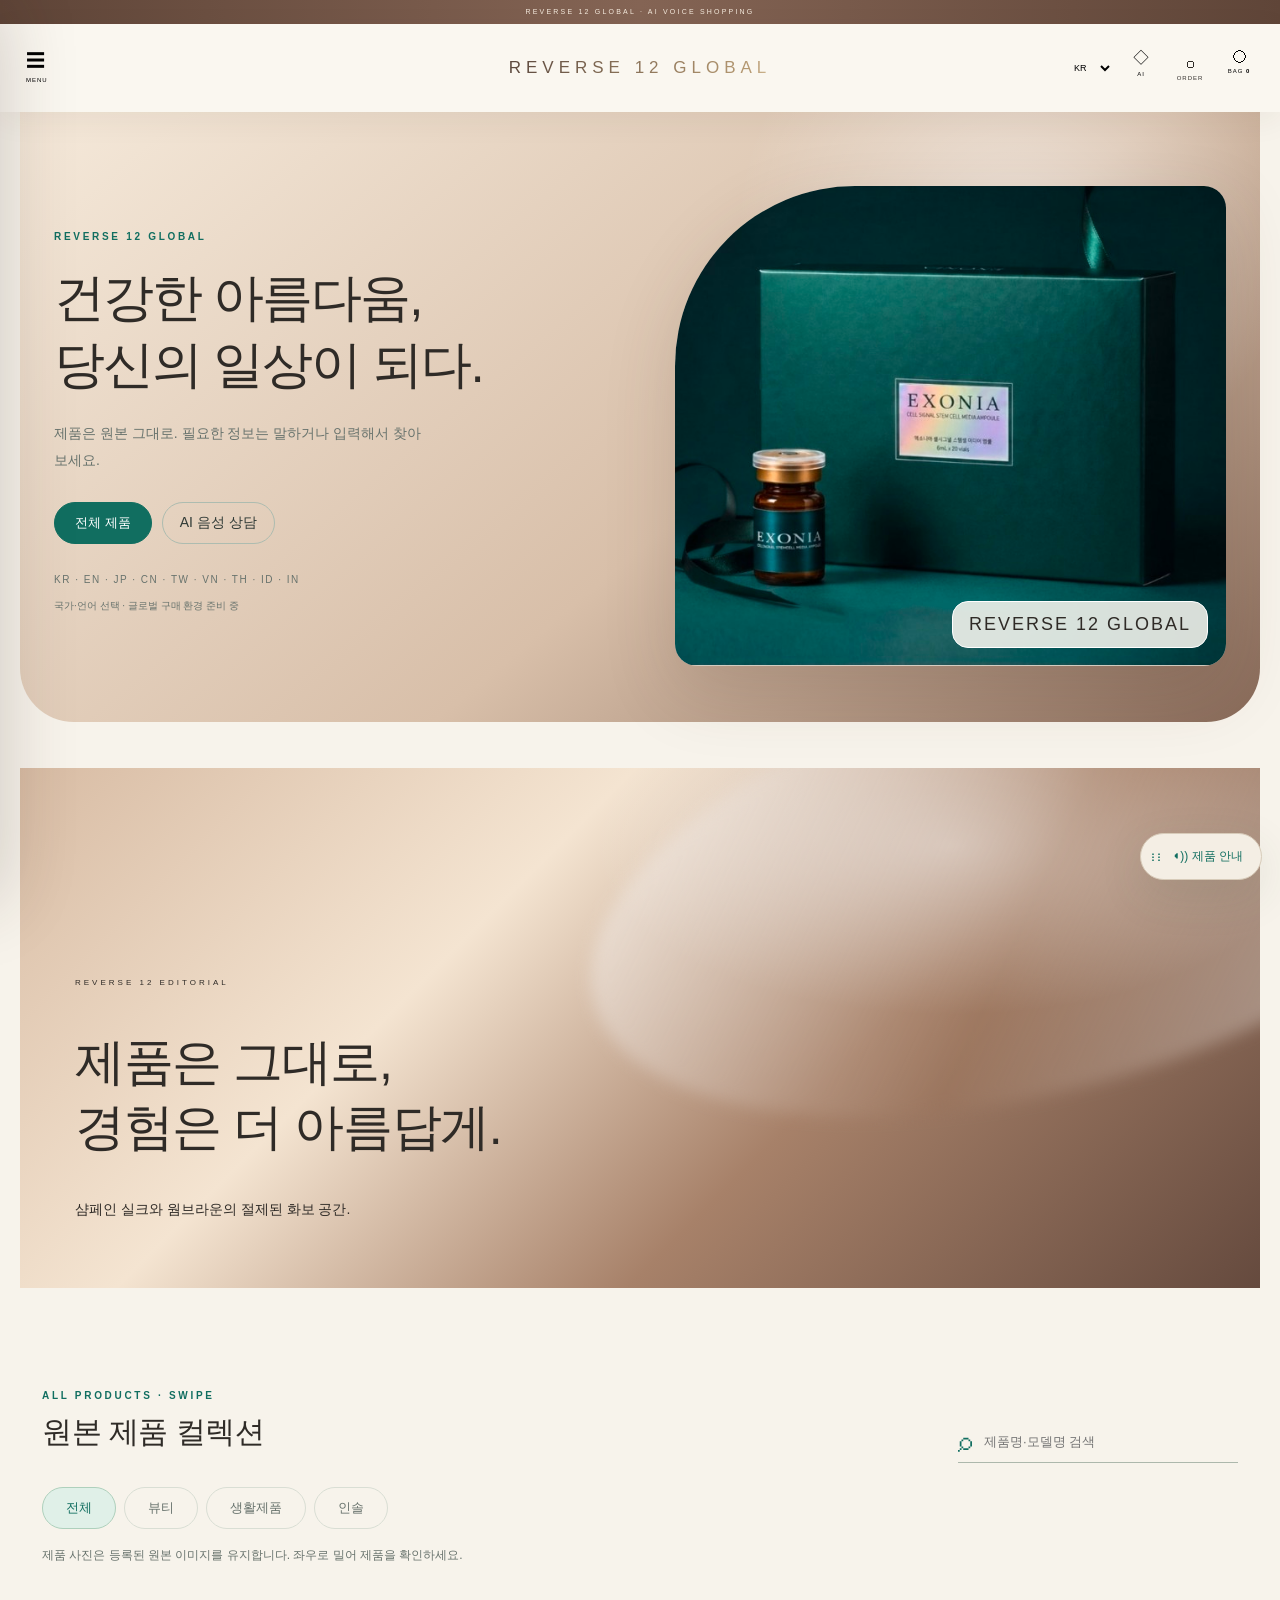
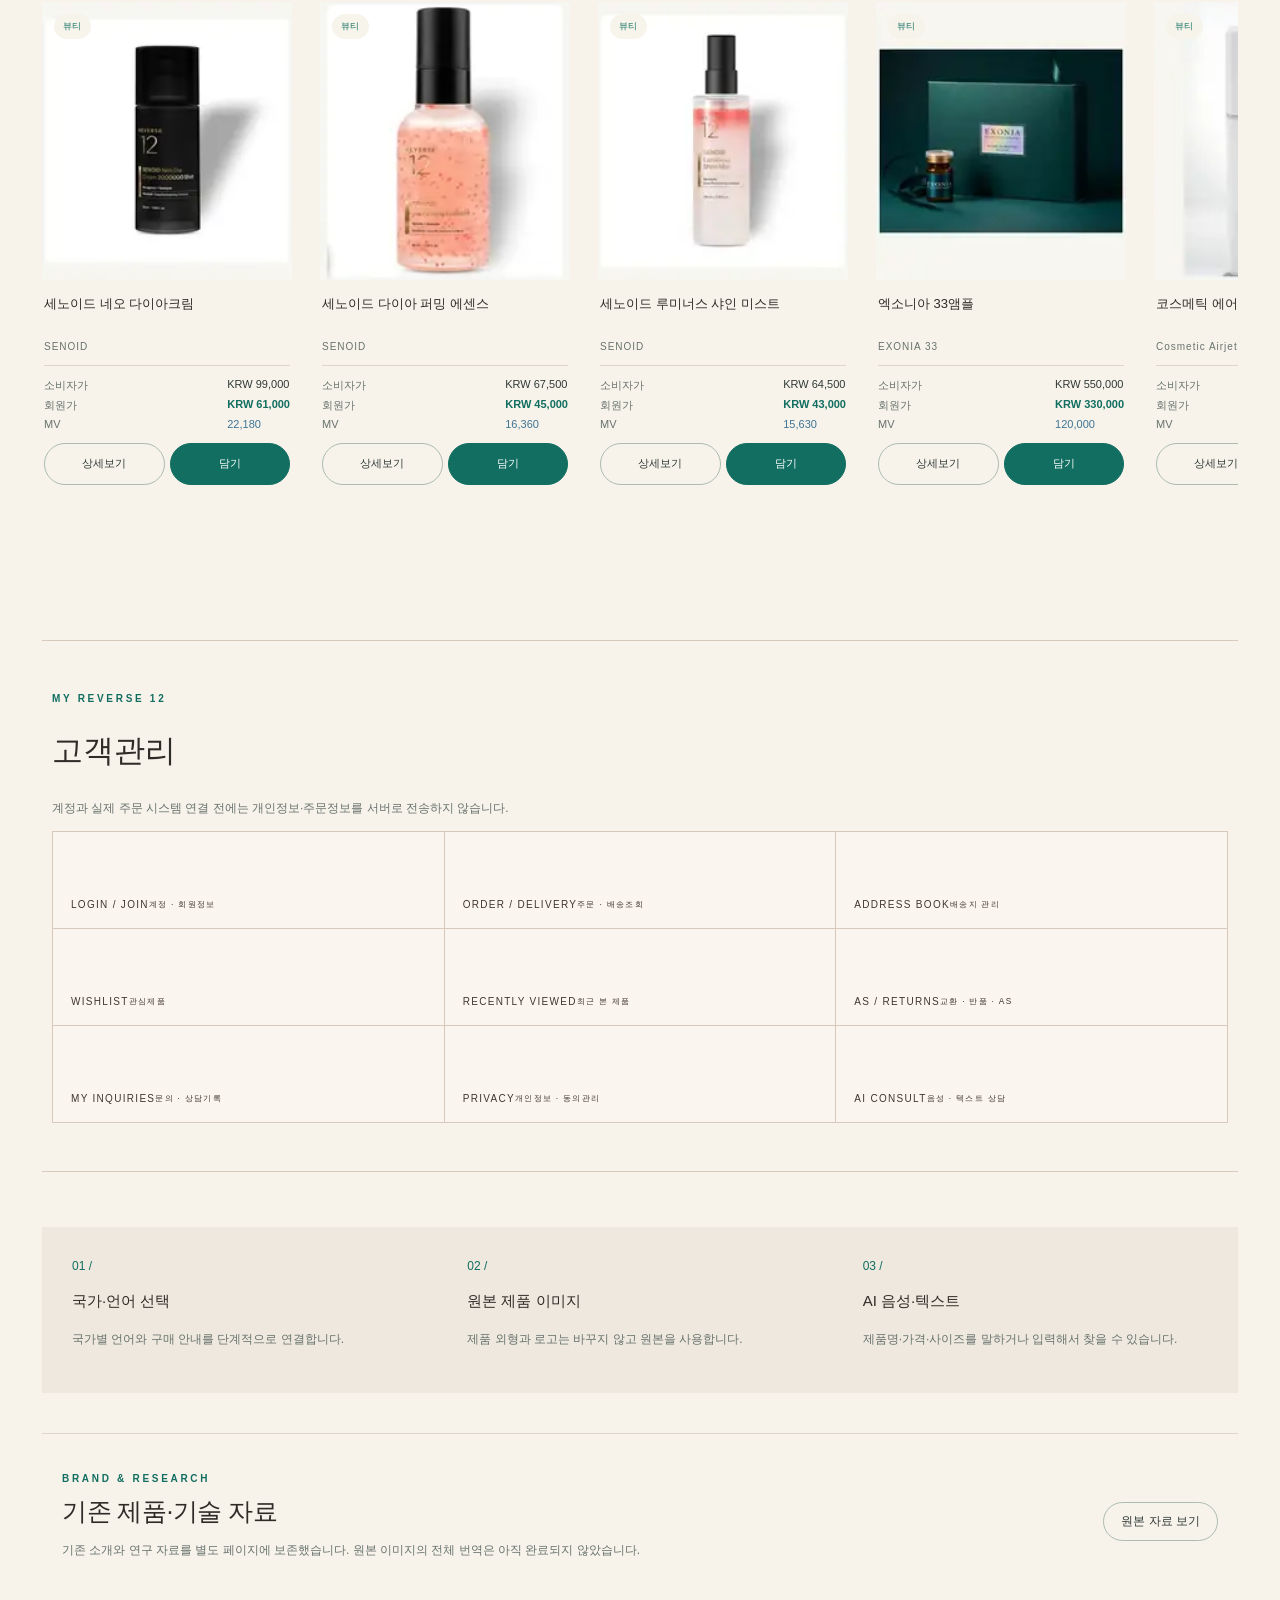
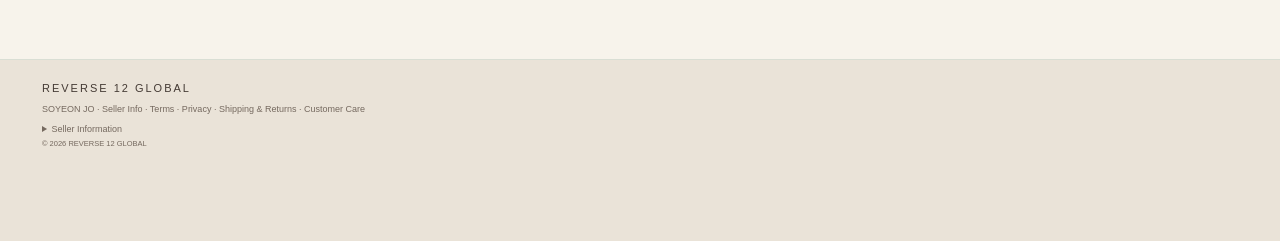
==== commit 15eaeaf8: "Revert mistaken Nosora integration from global-owner" ====
--- a/index.html
+++ b/index.html
@@ -1,8 +1,8 @@
 <!doctype html>
-<html lang="ko"><head><meta charset="utf-8"><meta name="viewport" content="width=device-width,initial-scale=1,viewport-fit=cover"><meta name="theme-color" content="#725748"><meta name="description" content="REVERSE 12 GLOBAL 다국어 제품 컬렉션 · AI 음성 제품 안내"><title>REVERSE 12 GLOBAL</title><link rel="stylesheet" href="store.css?v=20260915-1"><link rel="stylesheet" href="luxury.css?v=20260916-4"><link rel="stylesheet" href="compact.css?v=20260922-2"><script src="store-i18n.js?v=20260915-1" defer></script><script src="store.js?v=20260915-1" defer></script><script src="zoom.js?v=20260916-1" defer></script><script src="shell-nav.js?v=20260922-2" defer></script></head><body>
-<a class="skip" href="#products" data-t="skip">제품으로 이동</a><div class="brown-ribbon">REVERSE 12 GLOBAL · AI VOICE SHOPPING</div><header class="topbar reverse-head"><button class="reverse-menu" id="reverseMenuOpen" type="button" aria-label="목차">☰<small>MENU</small></button><a class="reverse-home" href="#home" aria-label="REVERSE 12 GLOBAL HOME"><span>REVERSE 12 GLOBAL</span></a><div class="reverse-tools"><label><span class="sr" data-t="language">언어</span><select id="language"><option value="ko">KR</option><option value="en">EN</option><option value="ja">JP</option><option value="zh">CN</option><option value="tw">TW</option><option value="id">ID</option><option value="hi">IN</option></select></label><button id="reverseAI" type="button">◇<small>AI</small></button><a href="#customer">▢<small>ORDER</small></a><button id="cartOpen" aria-controls="cartDialog">◯<small>BAG <b id="cartCount">0</b></small></button></div></header><nav id="reverseMenu" class="reverse-drawer" aria-label="목차"><button id="reverseMenuClose" type="button">×</button><a href="#home">HOME</a><a href="#products">PRODUCTS</a><a href="#editorial">REVERSE STORIES</a><a href="#customer">MY REVERSE 12</a><button id="drawerAI" type="button">AI CONSULT</button><a href="#service">CUSTOMER CARE</a><a href="nosora.html">노소라 고객관리</a><a href="#legal">LEGAL & PRIVACY</a></nav>
-<main id="home"><section class="hero"><div class="hero-copy"><span class="eyebrow">REVERSE 12 GLOBAL</span><h1>건강한 아름다움,<br>당신의 일상이 되다.</h1><p>제품은 원본 그대로. 필요한 정보는 말하거나 입력해서 찾아보세요.</p><div class="hero-actions"><a class="primary" href="#products">전체 제품</a><button class="outline" id="heroHelp">AI 음성 상담</button><a class="outline" href="nosora.html">노소라 고객관리</a></div><div class="hero-note"><span>KR · EN · JP · CN · TW · VN · TH · ID · IN</span><p>국가·언어 선택 · 글로벌 구매 환경 준비 중</p></div></div><div class="hero-photo"><svg viewBox="46 0 758 571" preserveAspectRatio="xMidYMid slice" role="img" aria-label="EXONIA original product photograph"><image href="assets/exonia-price.jpg" width="1536" height="571"/></svg><div class="glass-label"><span>REVERSE 12 GLOBAL</span><small>ORIGINAL PRODUCT</small></div></div></section><section id="editorial" class="reverse-editorial"><div><span>REVERSE 12 EDITORIAL</span><h2>제품은 그대로,<br>경험은 더 아름답게.</h2><p>샴페인 실크와 웜브라운의 절제된 화보 공간.</p></div></section><section class="collection" id="products"><div class="section-top"><div><span class="eyebrow">ALL PRODUCTS · SWIPE</span><h2>원본 제품 컬렉션</h2></div><label class="search"><span aria-hidden="true">⌕</span><input type="search" id="search" data-placeholder="search" autocomplete="off" aria-label="제품 검색"></label></div><div class="filters" role="group"><button class="active" data-filter="all" data-t="all">전체</button><button data-filter="beauty" data-t="beauty">뷰티</button><button data-filter="device">생활제품</button><button data-filter="insole" data-t="insole">인솔</button></div><p class="micro">제품 사진은 등록된 원본 이미지를 유지합니다. 좌우로 밀어 제품을 확인하세요.</p><div id="productGrid" class="grid" aria-live="polite"></div><p id="empty" hidden data-t="noResults">검색 결과가 없습니다.</p></section>
-<section id="customer" class="reverse-customer"><span class="eyebrow">MY REVERSE 12</span><h2>고객관리</h2><p class="micro">계정과 실제 주문 시스템 연결 전에는 개인정보·주문정보를 서버로 전송하지 않습니다.</p><div class="customer-grid"><button data-customer-panel="account">LOGIN / JOIN<small>계정 · 회원정보</small></button><button data-customer-panel="orders">ORDER / DELIVERY<small>주문 · 배송조회</small></button><button data-customer-panel="address">ADDRESS BOOK<small>배송지 관리</small></button><button data-customer-panel="wishlist">WISHLIST<small>관심제품</small></button><button data-customer-panel="recent">RECENTLY VIEWED<small>최근 본 제품</small></button><button data-customer-panel="returns">AS / RETURNS<small>교환 · 반품 · AS</small></button><button data-customer-panel="inquiry">MY INQUIRIES<small>문의 · 상담기록</small></button><button data-customer-panel="privacy">PRIVACY<small>개인정보 · 동의관리</small></button><a class="customer-link" href="nosora.html">NOSORA CRM<small>습관 · 일정 · 고객관리</small></a><button id="customerAI" type="button">AI CONSULT<small>음성 · 텍스트 상담</small></button></div><div id="customerPanel" class="customer-panel" hidden><button id="customerPanelClose" type="button" aria-label="닫기">×</button><h3 id="customerPanelTitle"></h3><p id="customerPanelText"></p><div class="customer-actions"><button id="customerAskAI" class="primary" type="button">AI에게 질문</button><a class="outline" href="#products">제품 보기</a></div></div></section>
+<html lang="ko"><head><meta charset="utf-8"><meta name="viewport" content="width=device-width,initial-scale=1,viewport-fit=cover"><meta name="theme-color" content="#725748"><meta name="description" content="REVERSE 12 GLOBAL 다국어 제품 컬렉션 · AI 음성 제품 안내"><title>REVERSE 12 GLOBAL</title><link rel="stylesheet" href="store.css?v=20260915-1"><link rel="stylesheet" href="luxury.css?v=20260916-4"><script src="store-i18n.js?v=20260915-1" defer></script><script src="store.js?v=20260915-1" defer></script><script src="zoom.js?v=20260916-1" defer></script></head><body>
+<a class="skip" href="#products" data-t="skip">제품으로 이동</a><div class="brown-ribbon">REVERSE 12 GLOBAL · AI VOICE SHOPPING</div><header class="topbar reverse-head"><button class="reverse-menu" id="reverseMenuOpen" type="button" aria-label="목차">☰<small>MENU</small></button><a class="reverse-home" href="#home" aria-label="REVERSE 12 GLOBAL HOME"><span>REVERSE 12 GLOBAL</span></a><div class="reverse-tools"><label><span class="sr" data-t="language">언어</span><select id="language"><option value="ko">KR</option><option value="en">EN</option><option value="ja">JP</option><option value="zh">CN</option><option value="tw">TW</option><option value="id">ID</option><option value="hi">IN</option></select></label><button id="reverseAI" type="button">◇<small>AI</small></button><a href="#customer">▢<small>ORDER</small></a><button id="cartOpen" aria-controls="cartDialog">◯<small>BAG <b id="cartCount">0</b></small></button></div></header><nav id="reverseMenu" class="reverse-drawer" aria-label="목차"><button id="reverseMenuClose" type="button">×</button><a href="#home">HOME</a><a href="#products">PRODUCTS</a><a href="#editorial">REVERSE STORIES</a><a href="#customer">MY REVERSE 12</a><button id="drawerAI" type="button">AI CONSULT</button><a href="#service">CUSTOMER CARE</a><a href="#legal">LEGAL & PRIVACY</a></nav>
+<main id="home"><section class="hero"><div class="hero-copy"><span class="eyebrow">REVERSE 12 GLOBAL</span><h1>건강한 아름다움,<br>당신의 일상이 되다.</h1><p>제품은 원본 그대로. 필요한 정보는 말하거나 입력해서 찾아보세요.</p><div class="hero-actions"><a class="primary" href="#products">전체 제품</a><button class="outline" id="heroHelp">AI 음성 상담</button></div><div class="hero-note"><span>KR · EN · JP · CN · TW · VN · TH · ID · IN</span><p>국가·언어 선택 · 글로벌 구매 환경 준비 중</p></div></div><div class="hero-photo"><svg viewBox="46 0 758 571" preserveAspectRatio="xMidYMid slice" role="img" aria-label="EXONIA original product photograph"><image href="assets/exonia-price.jpg" width="1536" height="571"/></svg><div class="glass-label"><span>REVERSE 12 GLOBAL</span><small>ORIGINAL PRODUCT</small></div></div></section><section id="editorial" class="reverse-editorial"><div><span>REVERSE 12 EDITORIAL</span><h2>제품은 그대로,<br>경험은 더 아름답게.</h2><p>샴페인 실크와 웜브라운의 절제된 화보 공간.</p></div></section><section class="collection" id="products"><div class="section-top"><div><span class="eyebrow">ALL PRODUCTS · SWIPE</span><h2>원본 제품 컬렉션</h2></div><label class="search"><span aria-hidden="true">⌕</span><input type="search" id="search" data-placeholder="search" autocomplete="off" aria-label="제품 검색"></label></div><div class="filters" role="group"><button class="active" data-filter="all" data-t="all">전체</button><button data-filter="beauty" data-t="beauty">뷰티</button><button data-filter="device">생활제품</button><button data-filter="insole" data-t="insole">인솔</button></div><p class="micro">제품 사진은 등록된 원본 이미지를 유지합니다. 좌우로 밀어 제품을 확인하세요.</p><div id="productGrid" class="grid" aria-live="polite"></div><p id="empty" hidden data-t="noResults">검색 결과가 없습니다.</p></section>
+<section id="customer" class="reverse-customer"><span class="eyebrow">MY REVERSE 12</span><h2>고객관리</h2><p class="micro">계정과 실제 주문 시스템 연결 전에는 개인정보·주문정보를 서버로 전송하지 않습니다.</p><div class="customer-grid"><button data-customer-panel="account">LOGIN / JOIN<small>계정 · 회원정보</small></button><button data-customer-panel="orders">ORDER / DELIVERY<small>주문 · 배송조회</small></button><button data-customer-panel="address">ADDRESS BOOK<small>배송지 관리</small></button><button data-customer-panel="wishlist">WISHLIST<small>관심제품</small></button><button data-customer-panel="recent">RECENTLY VIEWED<small>최근 본 제품</small></button><button data-customer-panel="returns">AS / RETURNS<small>교환 · 반품 · AS</small></button><button data-customer-panel="inquiry">MY INQUIRIES<small>문의 · 상담기록</small></button><button data-customer-panel="privacy">PRIVACY<small>개인정보 · 동의관리</small></button><button id="customerAI" type="button">AI CONSULT<small>음성 · 텍스트 상담</small></button></div><div id="customerPanel" class="customer-panel" hidden><button id="customerPanelClose" type="button" aria-label="닫기">×</button><h3 id="customerPanelTitle"></h3><p id="customerPanelText"></p><div class="customer-actions"><button id="customerAskAI" class="primary" type="button">AI에게 질문</button><a class="outline" href="#products">제품 보기</a></div></div></section>
 <section id="service" class="service-strip"><div><span>01 /</span><h3>국가·언어 선택</h3><p>국가별 언어와 구매 안내를 단계적으로 연결합니다.</p></div><div><span>02 /</span><h3>원본 제품 이미지</h3><p>제품 외형과 로고는 바꾸지 않고 원본을 사용합니다.</p></div><div><span>03 /</span><h3>AI 음성·텍스트</h3><p>제품명·가격·사이즈를 말하거나 입력해서 찾을 수 있습니다.</p></div></section><section class="archive"><div><span class="eyebrow">BRAND & RESEARCH</span><h2 data-t="archiveTitle">기존 제품·기술 자료</h2><p data-t="archiveNote">기존 소개와 연구 자료를 별도 페이지에 보존했습니다.</p></div><a href="research.html?lang=ko" id="researchLink" class="outline" data-t="archive">원본 자료 보기</a></section></main>
 <footer id="legal" class="reverse-footer"><div>REVERSE 12 GLOBAL</div><p>SOYEON JO · Seller Info · Terms · Privacy · Shipping & Returns · Customer Care</p><details><summary>Seller Information</summary><p>조소연AROMA · 조소연 · 507-28-01260 · 부산광역시 기장군 정관읍 가동1길 7-6, 1층</p><p>통신판매·고객센터·배송 및 반품 정보 확인 중. 실제 결제 연결 전에는 주문 완료로 처리하지 않습니다.</p></details><small>© 2026 REVERSE 12 GLOBAL</small></footer><div id="toast" role="status" aria-live="polite"></div><dialog id="productDialog" class="modal"><button class="close" data-close="productDialog">×</button><div id="productDetail"></div></dialog><dialog id="cartDialog" class="modal cart-modal"><button class="close" data-close="cartDialog">×</button><h2 data-t="cart">장바구니</h2><p class="micro" data-t="localOnly">이 기기에만 저장됩니다. 판매자에게 전송된 주문이 아닙니다.</p><div class="country-row"><label><span data-t="country">배송 국가</span><select id="country"><option value="KR">대한민국 · Korea</option><option value="US">United States</option><option value="JP">日本</option><option value="CN">中国</option><option value="TW">台灣</option><option value="ID">Indonesia</option><option value="IN">भारत · India</option><option value="OTHER">Other</option></select></label></div><div id="cartLines"></div><div class="total"><span data-t="subtotal">상품 금액</span><strong id="cartTotal"></strong></div><button class="primary wide" id="draftSave" data-t="saveDraft">주문 초안 저장</button><button class="outline wide" disabled data-t="paymentPending">실제 결제 연결 준비 중</button></dialog><div id="assistantDock" class="assistant-dock"><button id="dragHandle" class="drag-handle">⋮⋮</button><button id="assistantOpen" aria-controls="assistantDialog">◖)) <span data-t="help">AI 상담</span></button></div><dialog id="assistantDialog" class="modal assistant-modal"><button class="close" data-close="assistantDialog">×</button><h2 data-t="helperTitle">AI 제품 도우미</h2><p class="micro">말하거나 입력하세요.</p><div id="messages" class="messages" role="log" aria-live="polite"></div><form id="chatForm"><input id="question" maxlength="500" autocomplete="off" data-placeholder="question"><button class="primary" data-t="send">보내기</button></form><div class="voice-tools"><button id="mic" class="outline" data-t="mic">마이크 연결</button><button id="speakLast" class="outline" data-t="read">답변 듣기</button><button id="stopVoice" class="outline" data-t="stop">음성 중지</button></div><label class="repeat"><input type="checkbox" id="continuous"><span data-t="continuous">연속 음성대화</span></label><p class="micro" id="voiceStatus" role="status" data-t="voiceNotice">마이크 사용은 허용 후 시작됩니다.</p></dialog>
 <script>document.addEventListener('DOMContentLoaded',()=>{const d=document.getElementById('reverseMenu');const close=()=>d.classList.remove('open');document.getElementById('reverseMenuOpen')?.addEventListener('click',()=>d.classList.add('open'));document.getElementById('reverseMenuClose')?.addEventListener('click',close);d?.querySelectorAll('a').forEach(a=>a.addEventListener('click',close));const ai=()=>document.getElementById('assistantOpen')?.click();['reverseAI','drawerAI','customerAI','customerAskAI'].forEach(id=>document.getElementById(id)?.addEventListener('click',ai));const info={account:['LOGIN / JOIN','이메일 또는 휴대폰 인증, 회원정보와 비밀번호 관리 영역입니다. 실제 인증 서비스 연결 후 활성화합니다.'],orders:['ORDER / DELIVERY','주문내역, 주문상태와 배송조회 영역입니다. 실제 주문 데이터 연결 후 표시합니다.'],address:['ADDRESS BOOK','기본 배송지와 추가 배송지를 관리하는 영역입니다.'],wishlist:['WISHLIST','관심 제품을 저장하고 다시 확인하는 영역입니다.'],recent:['RECENTLY VIEWED','최근 확인한 제품을 빠르게 다시 찾는 영역입니다.'],returns:['AS / RETURNS','교환·반품·AS 신청과 진행상태를 확인하는 영역입니다.'],inquiry:['MY INQUIRIES','AI 및 고객문의 상담기록을 확인하는 영역입니다.'],privacy:['PRIVACY','개인정보, 필수 약관 및 선택 마케팅 동의를 관리하는 영역입니다.']};const p=document.getElementById('customerPanel');document.querySelectorAll('[data-customer-panel]').forEach(b=>b.addEventListener('click',()=>{const x=info[b.dataset.customerPanel];document.getElementById('customerPanelTitle').textContent=x[0];document.getElementById('customerPanelText').textContent=x[1];p.hidden=false;p.scrollIntoView({behavior:'smooth',block:'center'});}));document.getElementById('customerPanelClose')?.addEventListener('click',()=>p.hidden=true);});</script></body></html>
